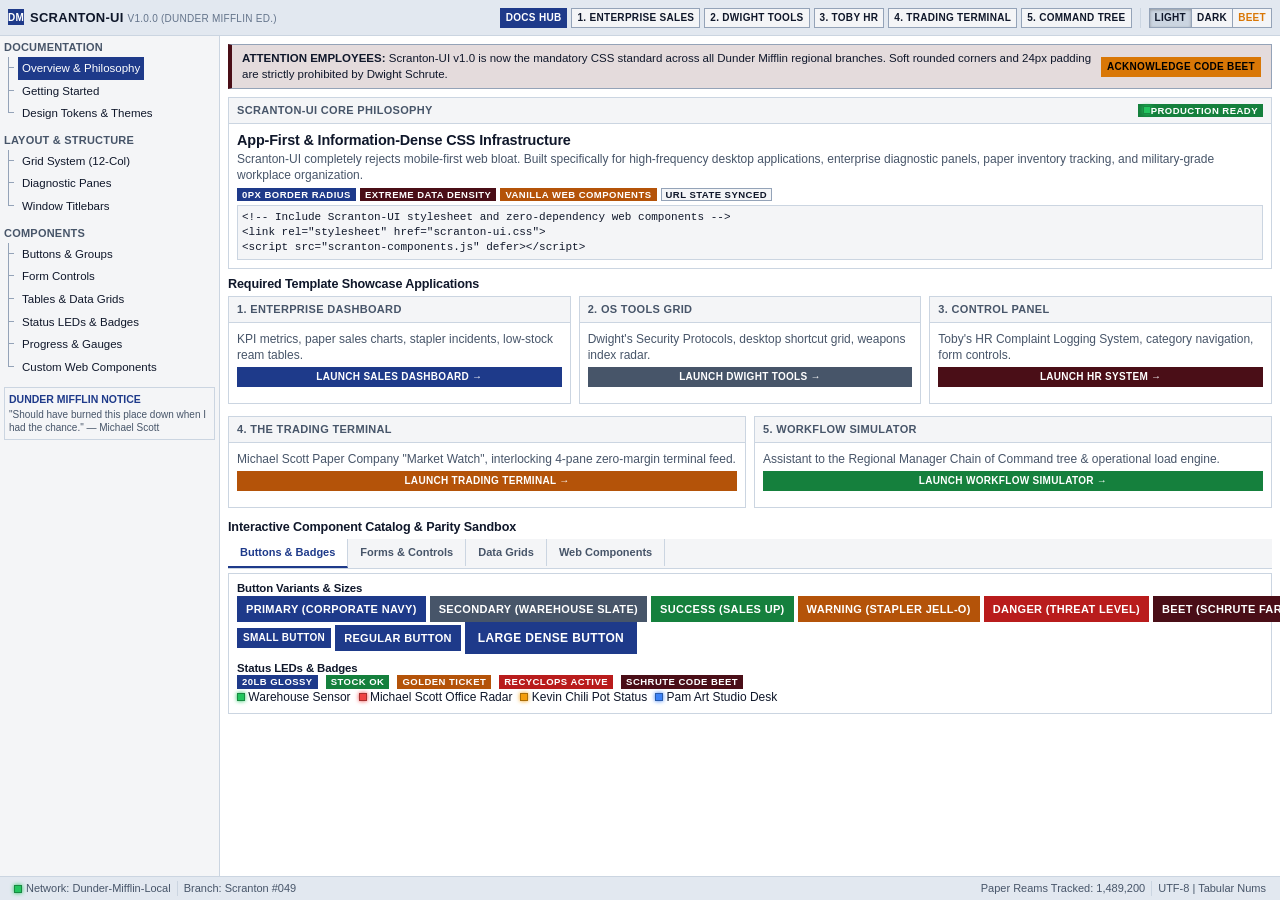
==== index.html @ 223404d7 "Initial release of Scranton-UI CSS framework and Dunder Mifflin showcase templates" ====
<!DOCTYPE html>
<html lang="en" data-theme="theme-light">
<head>
  <meta charset="UTF-8">
  <meta name="viewport" content="width=device-width, initial-scale=1.0">
  <title>Scranton-UI — App-First & Information-Dense CSS Framework</title>
  <meta name="description" content="Scranton-UI is an extreme-density, desktop-first CSS framework with zero-padding fluff, sharp 0px corners, and sterile diagnostic layouts. Inspired by Dunder Mifflin Paper Company.">
  <link rel="stylesheet" href="scranton-ui.css">
  <script src="scranton-components.js" defer></script>
</head>
<body class="sc-app">

  <!-- Header / Navigation Bar -->
  <header class="sc-header">
    <div class="sc-header-brand">
      <span class="sc-logo-icon">DM</span>
      <span>SCRANTON-UI <small class="text-dim" style="font-size:10px; font-weight:normal;">v1.0.0 (Dunder Mifflin Ed.)</small></span>
    </div>
    
    <div class="d-flex align-center gap-3">
      <nav class="d-flex gap-2">
        <a href="index.html" class="sc-btn sc-btn-sm sc-btn-primary">Docs Hub</a>
        <a href="dashboard.html" class="sc-btn sc-btn-sm">1. Enterprise Sales</a>
        <a href="tools.html" class="sc-btn sc-btn-sm">2. Dwight Tools</a>
        <a href="control-panel.html" class="sc-btn sc-btn-sm">3. Toby HR</a>
        <a href="terminal.html" class="sc-btn sc-btn-sm">4. Trading Terminal</a>
        <a href="workflow.html" class="sc-btn sc-btn-sm">5. Command Tree</a>
      </nav>
      <div style="border-left: 1px solid var(--sc-border); padding-left: 8px;">
        <scranton-theme-switcher></scranton-theme-switcher>
      </div>
    </div>
  </header>

  <!-- Main Content Layout -->
  <div class="sc-body">
    
    <!-- Sidebar Navigation -->
    <aside class="sc-sidebar p-2">
      <div class="sc-label mb-1">Documentation</div>
      <ul class="sc-tree mb-3">
        <li><span class="sc-tree-node active">Overview & Philosophy</span></li>
        <li><span class="sc-tree-node">Getting Started</span></li>
        <li><span class="sc-tree-node">Design Tokens & Themes</span></li>
      </ul>

      <div class="sc-label mb-1">Layout & Structure</div>
      <ul class="sc-tree mb-3">
        <li><span class="sc-tree-node">Grid System (12-Col)</span></li>
        <li><span class="sc-tree-node">Diagnostic Panes</span></li>
        <li><span class="sc-tree-node">Window Titlebars</span></li>
      </ul>

      <div class="sc-label mb-1">Components</div>
      <ul class="sc-tree mb-3">
        <li><span class="sc-tree-node">Buttons & Groups</span></li>
        <li><span class="sc-tree-node">Form Controls</span></li>
        <li><span class="sc-tree-node">Tables & Data Grids</span></li>
        <li><span class="sc-tree-node">Status LEDs & Badges</span></li>
        <li><span class="sc-tree-node">Progress & Gauges</span></li>
        <li><span class="sc-tree-node">Custom Web Components</span></li>
      </ul>

      <div class="sc-card mt-auto p-2" style="background: var(--sc-bg-subtle);">
        <div class="fw-bold mb-1 text-primary" style="font-size:10.5px;">DUNDER MIFFLIN NOTICE</div>
        <p class="text-muted" style="font-size:10px; margin:0;">
          "Should have burned this place down when I had the chance." — Michael Scott
        </p>
      </div>
    </aside>

    <!-- Main Content Area -->
    <main class="sc-main p-3">
      
      <!-- Banner Alert -->
      <div class="sc-alert sc-alert-beet mb-3">
        <div>
          <strong>ATTENTION EMPLOYEES:</strong> Scranton-UI v1.0 is now the mandatory CSS standard across all Dunder Mifflin regional branches. Soft rounded corners and 24px padding are strictly prohibited by Dwight Schrute.
        </div>
        <button class="sc-btn sc-btn-sm sc-btn-mustard" onclick="scrantonToast('Ream Inventory Synced to Scranton Server!', 'success')">Acknowledge Code Beet</button>
      </div>

      <!-- Hero Section -->
      <div class="sc-card mb-3">
        <div class="sc-card-header">
          <span>Scranton-UI Core Philosophy</span>
          <span class="sc-badge sc-badge-success"><span class="sc-led sc-led-green sc-led-blink"></span> Production Ready</span>
        </div>
        <div class="sc-card-body">
          <h2>App-First & Information-Dense CSS Infrastructure</h2>
          <p class="text-muted mt-1 mb-2">
            Scranton-UI completely rejects mobile-first web bloat. Built specifically for high-frequency desktop applications, enterprise diagnostic panels, paper inventory tracking, and military-grade workplace organization.
          </p>
          <div class="d-flex gap-2 mb-2">
            <span class="sc-badge sc-badge-primary">0px Border Radius</span>
            <span class="sc-badge sc-badge-beet">Extreme Data Density</span>
            <span class="sc-badge sc-badge-warning">Vanilla Web Components</span>
            <span class="sc-badge">URL State Synced</span>
          </div>

          <pre class="font-mono p-2 border" style="background: var(--sc-bg-subtle); font-size:11px;">
&lt;!-- Include Scranton-UI stylesheet and zero-dependency web components --&gt;
&lt;link rel="stylesheet" href="scranton-ui.css"&gt;
&lt;script src="scranton-components.js" defer&gt;&lt;/script&gt;</pre>
        </div>
      </div>

      <!-- Showcase Templates Grid -->
      <h3 class="mb-2">Required Template Showcase Applications</h3>
      <div class="sc-row mb-4">
        <div class="sc-col-4">
          <div class="sc-card h-100">
            <div class="sc-card-header">1. Enterprise Dashboard</div>
            <div class="sc-card-body">
              <p class="text-muted mb-2">KPI metrics, paper sales charts, stapler incidents, low-stock ream tables.</p>
              <a href="dashboard.html" class="sc-btn sc-btn-sm sc-btn-primary w-100">Launch Sales Dashboard →</a>
            </div>
          </div>
        </div>
        <div class="sc-col-4">
          <div class="sc-card h-100">
            <div class="sc-card-header">2. OS Tools Grid</div>
            <div class="sc-card-body">
              <p class="text-muted mb-2">Dwight's Security Protocols, desktop shortcut grid, weapons index radar.</p>
              <a href="tools.html" class="sc-btn sc-btn-sm sc-btn-secondary w-100">Launch Dwight Tools →</a>
            </div>
          </div>
        </div>
        <div class="sc-col-4">
          <div class="sc-card h-100">
            <div class="sc-card-header">3. Control Panel</div>
            <div class="sc-card-body">
              <p class="text-muted mb-2">Toby's HR Complaint Logging System, category navigation, form controls.</p>
              <a href="control-panel.html" class="sc-btn sc-btn-sm sc-btn-beet w-100">Launch HR System →</a>
            </div>
          </div>
        </div>
      </div>

      <div class="sc-row mb-4">
        <div class="sc-col-6">
          <div class="sc-card h-100">
            <div class="sc-card-header">4. The Trading Terminal</div>
            <div class="sc-card-body">
              <p class="text-muted mb-2">Michael Scott Paper Company "Market Watch", interlocking 4-pane zero-margin terminal feed.</p>
              <a href="terminal.html" class="sc-btn sc-btn-sm sc-btn-warning w-100">Launch Trading Terminal →</a>
            </div>
          </div>
        </div>
        <div class="sc-col-6">
          <div class="sc-card h-100">
            <div class="sc-card-header">5. Workflow Simulator</div>
            <div class="sc-card-body">
              <p class="text-muted mb-2">Assistant to the Regional Manager Chain of Command tree & operational load engine.</p>
              <a href="workflow.html" class="sc-btn sc-btn-sm sc-btn-success w-100">Launch Workflow Simulator →</a>
            </div>
          </div>
        </div>
      </div>

      <!-- Component Explorer Section -->
      <h3 class="mb-2">Interactive Component Catalog & Parity Sandbox</h3>
      
      <scranton-tabs sync-url param-name="section">
        
        <!-- Tab 1: Typography & Buttons -->
        <scranton-tab label="Buttons & Badges" id="buttons">
          <div class="sc-card p-3 mt-2">
            <h4>Button Variants & Sizes</h4>
            <div class="d-flex flex-wrap gap-2 align-center my-2">
              <button class="sc-btn sc-btn-primary">Primary (Corporate Navy)</button>
              <button class="sc-btn sc-btn-secondary">Secondary (Warehouse Slate)</button>
              <button class="sc-btn sc-btn-success">Success (Sales Up)</button>
              <button class="sc-btn sc-btn-warning">Warning (Stapler Jell-O)</button>
              <button class="sc-btn sc-btn-danger">Danger (Threat Level)</button>
              <button class="sc-btn sc-btn-beet">Beet (Schrute Farm)</button>
              <button class="sc-btn sc-btn-mustard">Mustard (Dwight Shirt)</button>
            </div>

            <div class="d-flex flex-wrap gap-2 align-center my-2">
              <button class="sc-btn sc-btn-sm sc-btn-primary">Small Button</button>
              <button class="sc-btn sc-btn-primary">Regular Button</button>
              <button class="sc-btn sc-btn-lg sc-btn-primary">Large Dense Button</button>
            </div>

            <h4 class="mt-3">Status LEDs & Badges</h4>
            <div class="d-flex align-center gap-3 my-2">
              <span class="sc-badge sc-badge-primary">20LB Glossy</span>
              <span class="sc-badge sc-badge-success">Stock OK</span>
              <span class="sc-badge sc-badge-warning">Golden Ticket</span>
              <span class="sc-badge sc-badge-danger">Recyclops Active</span>
              <span class="sc-badge sc-badge-beet">Schrute Code Beet</span>
            </div>
            
            <div class="d-flex align-center gap-3 my-2">
              <div><span class="sc-led sc-led-green"></span> Warehouse Sensor</div>
              <div><span class="sc-led sc-led-red sc-led-blink"></span> Michael Scott Office Radar</div>
              <div><span class="sc-led sc-led-yellow"></span> Kevin Chili Pot Status</div>
              <div><span class="sc-led sc-led-blue"></span> Pam Art Studio Desk</div>
            </div>
          </div>
        </scranton-tab>

        <!-- Tab 2: Forms & Inputs -->
        <scranton-tab label="Forms & Controls" id="forms">
          <div class="sc-card p-3 mt-2">
            <div class="sc-row">
              <div class="sc-col-6">
                <div class="sc-form-group">
                  <label class="sc-label">Employee Name</label>
                  <input type="text" class="sc-input" value="Creed Bratton" placeholder="Enter employee name...">
                </div>
                <div class="sc-form-group">
                  <label class="sc-label">Paper Stock Type</label>
                  <select class="sc-select">
                    <option>20lb Standard White Bond</option>
                    <option>24lb Heavy Duty Cardstock</option>
                    <option>Golden Ticket Spec Card</option>
                    <option>Schrute Farms Beet Parchment</option>
                  </select>
                </div>
                <div class="sc-form-group">
                  <label class="sc-label">Order Notes (Michael Scott Quotes)</label>
                  <textarea class="sc-textarea">"I'm not superstitious, but I am a little stitious."</textarea>
                </div>
              </div>
              
              <div class="sc-col-6">
                <div class="sc-form-group">
                  <label class="sc-label">Input Group Addons</label>
                  <div class="sc-input-group mb-2">
                    <span class="sc-input-addon">$</span>
                    <input type="text" class="sc-input" value="45,210.00">
                    <button class="sc-btn sc-btn-primary">Update</button>
                  </div>
                </div>

                <div class="sc-form-group">
                  <label class="sc-label">Checkboxes & Radio Options</label>
                  <div class="mb-2">
                    <label class="sc-check">
                      <input type="checkbox" checked> Staples Included
                    </label>
                    <label class="sc-check">
                      <input type="checkbox"> Jell-O Encased
                    </label>
                  </div>
                  <div>
                    <label class="sc-check">
                      <input type="radio" name="branch" checked> Scranton
                    </label>
                    <label class="sc-check">
                      <input type="radio" name="branch"> Stamford
                    </label>
                    <label class="sc-check">
                      <input type="radio" name="branch"> Utica
                    </label>
                  </div>
                </div>

                <div class="sc-form-group mt-2">
                  <label class="sc-label">System Switches</label>
                  <label class="sc-switch">
                    <input type="checkbox" checked>
                    <span class="sc-switch-slider"></span>
                    <span>Enable Security Surveillance (Dwight)</span>
                  </label>
                </div>
              </div>
            </div>
          </div>
        </scranton-tab>

        <!-- Tab 3: Tables & Grids -->
        <scranton-tab label="Data Grids" id="tables">
          <div class="sc-card p-3 mt-2">
            <h4>Dense Paper Inventory Table</h4>
            <div class="sc-table-container mt-2">
              <table class="sc-table sc-table-striped sc-table-hover">
                <thead>
                  <tr>
                    <th>Item ID</th>
                    <th>Description</th>
                    <th>Sales Representative</th>
                    <th>Qty (Reams)</th>
                    <th>Price / Unit</th>
                    <th>Status</th>
                  </tr>
                </thead>
                <tbody>
                  <tr>
                    <td class="font-mono">DM-1049</td>
                    <td>20lb Glossy Letter Paper</td>
                    <td>Jim Halpert</td>
                    <td class="font-mono">4,500</td>
                    <td class="font-mono">$3.45</td>
                    <td><span class="sc-badge sc-badge-success">In Stock</span></td>
                  </tr>
                  <tr class="selected">
                    <td class="font-mono">DM-2088</td>
                    <td>24lb Heavy Duty Cardstock</td>
                    <td>Dwight Schrute</td>
                    <td class="font-mono">8,900</td>
                    <td class="font-mono">$5.10</td>
                    <td><span class="sc-badge sc-badge-beet">Schrute Top Seller</span></td>
                  </tr>
                  <tr>
                    <td class="font-mono">DM-3011</td>
                    <td>Golden Ticket Discount Batch</td>
                    <td>Michael Scott</td>
                    <td class="font-mono">1,200</td>
                    <td class="font-mono">$1.99</td>
                    <td><span class="sc-badge sc-badge-warning">Audit Warning</span></td>
                  </tr>
                  <tr>
                    <td class="font-mono">DM-4492</td>
                    <td>Vance Refrigeration Custom Boxes</td>
                    <td>Phyllis Vance</td>
                    <td class="font-mono">600</td>
                    <td class="font-mono">$12.50</td>
                    <td><span class="sc-badge sc-badge-primary">Delivered</span></td>
                  </tr>
                </tbody>
              </table>
            </div>
          </div>
        </scranton-tab>

        <!-- Tab 4: Web Components -->
        <scranton-tab label="Web Components" id="components">
          <div class="sc-card p-3 mt-2">
            <h4>Custom Web Components Showcase</h4>
            <div class="sc-row my-2">
              <div class="sc-col-4">
                <scranton-metric-card title="Jim Halpert Sales" value="$124,500" change="+14.2%" up sparkline="10,20,15,30,28,45,60"></scranton-metric-card>
              </div>
              <div class="sc-col-4">
                <scranton-metric-card title="Stapler Jell-O Incidents" value="14" change="CRITICAL" down sparkline="40,35,50,20,60,80,95"></scranton-metric-card>
              </div>
              <div class="sc-col-4">
                <scranton-metric-card title="Schrute Beet Yield" value="98.4%" change="+8.1%" up sparkline="50,55,60,75,85,90,98"></scranton-metric-card>
              </div>
            </div>

            <div class="d-flex gap-2 mt-3">
              <button class="sc-btn sc-btn-primary" onclick="document.getElementById('demo-modal').open()">Open Desktop Window Modal</button>
              <button class="sc-btn sc-btn-success" onclick="scrantonToast('Kevin Malone spilled the chili!', 'danger')">Trigger Diagnostic Toast</button>
            </div>
          </div>
        </scranton-tab>

      </scranton-tabs>

    </main>

  </div>

  <!-- Footer / Statusbar -->
  <footer class="sc-statusbar">
    <div class="d-flex align-center">
      <div class="sc-statusbar-item">
        <span class="sc-led sc-led-green"></span> Network: Dunder-Mifflin-Local
      </div>
      <div class="sc-statusbar-item">
        Branch: Scranton #049
      </div>
    </div>
    <div class="d-flex align-center">
      <div class="sc-statusbar-item">
        Paper Reams Tracked: 1,489,200
      </div>
      <div class="sc-statusbar-item">
        UTF-8 | Tabular Nums
      </div>
    </div>
  </footer>

  <!-- Modal Component Demo -->
  <scranton-modal id="demo-modal" title="Dunder Mifflin Security Override Window">
    <div class="sc-alert sc-alert-warning mb-2">
      <strong>SECURITY NOTICE:</strong> Dwight Schrute has activated desktop monitoring.
    </div>
    <p class="text-muted">
      "Whenever I'm about to do something, I think, 'Would an idiot do that?' And if they would, I do not do that thing."
    </p>
    <div class="d-flex justify-end gap-2 mt-3">
      <button class="sc-btn" onclick="document.getElementById('demo-modal').close()">Cancel</button>
      <button class="sc-btn sc-btn-primary" onclick="scrantonToast('Override Confirmed', 'success'); document.getElementById('demo-modal').close();">Confirm Override</button>
    </div>
  </scranton-modal>

</body>
</html>
---- scranton-ui.css ----
/* ==========================================================================
   Scranton-UI v1.0.0 — App-First & Information Dense CSS Framework
   Philosophy: Zero padding fluff, sharp 0px corners, desktop diagnostic layout,
   full Bootstrap utility parity + Desktop App Primitives.
   Theme Lore: Dunder Mifflin Paper Co. / Schrute Farms / Michael Scott Paper Co.
   ========================================================================== */

/* --------------------------------------------------------------------------
   1. Theme Custom Properties & Design Tokens
   -------------------------------------------------------------------------- */
:root, [data-theme="theme-light"] {
  --sc-bg: #ffffff;
  --sc-bg-subtle: #f4f5f7;
  --sc-bg-panel: #ffffff;
  --sc-bg-header: #e2e8f0;
  --sc-bg-hover: #e2e8f0;
  --sc-bg-active: #cbd5e1;
  --sc-bg-selected: #bfdbfe;
  
  --sc-text: #0f172a;
  --sc-text-muted: #475569;
  --sc-text-dim: #64748b;
  --sc-text-inverse: #ffffff;
  
  --sc-border: #cbd5e1;
  --sc-border-dark: #94a3b8;
  --sc-border-focus: #1e40af;

  --sc-primary: #1e3a8a;       /* Dunder Mifflin Corporate Blue */
  --sc-primary-hover: #1d4ed8;
  --sc-primary-fg: #ffffff;
  
  --sc-secondary: #475569;     /* Warehouse Slate */
  --sc-secondary-hover: #334155;
  --sc-secondary-fg: #ffffff;

  --sc-accent: #0284c7;        /* Paper Ream Blue */
  --sc-accent-hover: #0369a1;
  
  --sc-success: #15803d;       /* Approved Sale Green */
  --sc-warning: #b45309;       /* Stapler Warning Amber */
  --sc-danger: #b91c1c;        /* Threat Level Midnight Red */
  
  --sc-beet: #4a0e17;          /* Schrute Beet Red */
  --sc-mustard: #d97706;       /* Dwight Shirt Yellow */

  --sc-font-mono: 'Consolas', 'Fira Code', 'Monaco', 'Courier New', monospace;
  --sc-font-sans: -apple-system, BlinkMacSystemFont, 'Segoe UI', Roboto, Oxygen, Ubuntu, Cantarell, sans-serif;
  --sc-font-size: 12px;
  --sc-line-height: 1.35;
  
  --sc-shadow-sm: 0 1px 2px rgba(0,0,0,0.05);
  --sc-shadow-md: 0 4px 6px -1px rgba(0,0,0,0.1);

  --sc-radius: 0px; /* Enforce sterile sharp edges */
}

[data-theme="theme-dark"] {
  --sc-bg: #0b0f19;
  --sc-bg-subtle: #111827;
  --sc-bg-panel: #161e2e;
  --sc-bg-header: #1f293d;
  --sc-bg-hover: #26334d;
  --sc-bg-active: #374151;
  --sc-bg-selected: #1e3a8a;
  
  --sc-text: #f1f5f9;
  --sc-text-muted: #94a3b8;
  --sc-text-dim: #64748b;
  --sc-text-inverse: #0f172a;
  
  --sc-border: #26334d;
  --sc-border-dark: #475569;
  --sc-border-focus: #3b82f6;

  --sc-primary: #3b82f6;
  --sc-primary-hover: #60a5fa;
  --sc-primary-fg: #0f172a;
  
  --sc-secondary: #64748b;
  --sc-secondary-hover: #94a3b8;
  --sc-secondary-fg: #ffffff;

  --sc-accent: #38bdf8;
  --sc-accent-hover: #7dd3fc;
  
  --sc-success: #22c55e;
  --sc-warning: #f59e0b;
  --sc-danger: #ef4444;

  --sc-beet: #9f1239;
  --sc-mustard: #f59e0b;
}

[data-theme="theme-beet"] {
  --sc-bg: #1c0509;
  --sc-bg-subtle: #2b0b12;
  --sc-bg-panel: #3a1019;
  --sc-bg-header: #4a0e17;
  --sc-bg-hover: #621321;
  --sc-bg-active: #7f192b;
  --sc-bg-selected: #b45309;
  
  --sc-text: #fffbeb;
  --sc-text-muted: #fde68a;
  --sc-text-dim: #d97706;
  --sc-text-inverse: #1c0509;
  
  --sc-border: #621321;
  --sc-border-dark: #b45309;
  --sc-border-focus: #fbbf24;

  --sc-primary: #d97706;       /* Dwight Mustard Yellow */
  --sc-primary-hover: #f59e0b;
  --sc-primary-fg: #1c0509;
  
  --sc-secondary: #800020;     /* Deep Beet Purple */
  --sc-secondary-hover: #9f1239;
  --sc-secondary-fg: #ffffff;

  --sc-accent: #fbbf24;
  --sc-accent-hover: #fcd34d;
  
  --sc-success: #16a34a;       /* Fresh Farm Greens */
  --sc-warning: #ea580c;
  --sc-danger: #dc2626;        /* Code Beet Red */

  --sc-beet: #800020;
  --sc-mustard: #d97706;
}

/* --------------------------------------------------------------------------
   2. Reset & High-Density Typography Baseline
   -------------------------------------------------------------------------- */
*, *::before, *::after {
  box-sizing: border-box;
  margin: 0;
  padding: 0;
  border-radius: var(--sc-radius) !important;
}

html, body {
  width: 100%;
  height: 100%;
  background-color: var(--sc-bg);
  color: var(--sc-text);
  font-family: var(--sc-font-sans);
  font-size: var(--sc-font-size);
  line-height: var(--sc-line-height);
  -webkit-font-smoothing: antialiased;
  -moz-osx-font-smoothing: grayscale;
  overflow-x: hidden;
}

code, pre, kbd, samp, .font-mono, .sc-tabular {
  font-family: var(--sc-font-mono);
  font-variant-numeric: tabular-nums lining-nums;
}

/* Dense Scrollbars */
::-webkit-scrollbar {
  width: 8px;
  height: 8px;
}
::-webkit-scrollbar-track {
  background: var(--sc-bg-subtle);
  border: 1px solid var(--sc-border);
}
::-webkit-scrollbar-thumb {
  background: var(--sc-border-dark);
  border: 1px solid var(--sc-bg-subtle);
}
::-webkit-scrollbar-thumb:hover {
  background: var(--sc-text-muted);
}

h1, h2, h3, h4, h5, h6 {
  font-weight: 700;
  letter-spacing: -0.01em;
  color: var(--sc-text);
  line-height: 1.2;
}

h1 { font-size: 1.4rem; }
h2 { font-size: 1.2rem; }
h3 { font-size: 1.05rem; }
h4 { font-size: 0.95rem; }
h5 { font-size: 0.85rem; }
h6 { font-size: 0.75rem; text-transform: uppercase; letter-spacing: 0.05em; }

p { margin-bottom: 0.5rem; }
a { color: var(--sc-accent); text-decoration: none; }
a:hover { text-decoration: underline; }

hr {
  border: 0;
  border-top: 1px solid var(--sc-border);
  margin: 0.5rem 0;
}

/* --------------------------------------------------------------------------
   3. Layout Primitives (Panes, Splitters, Windows, Docking)
   -------------------------------------------------------------------------- */
.sc-app {
  display: flex;
  flex-direction: column;
  height: 100vh;
  width: 100vw;
  overflow: hidden;
}

.sc-header {
  height: 36px;
  background-color: var(--sc-bg-header);
  border-bottom: 1px solid var(--sc-border);
  display: flex;
  align-items: center;
  justify-content: space-between;
  padding: 0 8px;
  user-select: none;
  flex-shrink: 0;
}

.sc-header-brand {
  display: flex;
  align-items: center;
  gap: 6px;
  font-weight: 800;
  font-size: 13px;
  letter-spacing: 0.02em;
  text-transform: uppercase;
  color: var(--sc-text);
}

.sc-header-brand .sc-logo-icon {
  width: 16px;
  height: 16px;
  background: var(--sc-primary);
  color: var(--sc-primary-fg);
  display: inline-flex;
  align-items: center;
  justify-content: center;
  font-size: 10px;
  font-weight: bold;
}

.sc-body {
  flex: 1;
  display: flex;
  overflow: hidden;
  position: relative;
}

.sc-sidebar {
  width: 220px;
  background-color: var(--sc-bg-subtle);
  border-right: 1px solid var(--sc-border);
  display: flex;
  flex-direction: column;
  flex-shrink: 0;
  overflow-y: auto;
}

.sc-main {
  flex: 1;
  display: flex;
  flex-direction: column;
  overflow-y: auto;
  background-color: var(--sc-bg);
  position: relative;
}

.sc-footer, .sc-statusbar {
  height: 24px;
  background-color: var(--sc-bg-header);
  border-top: 1px solid var(--sc-border);
  display: flex;
  align-items: center;
  justify-content: space-between;
  padding: 0 8px;
  font-size: 11px;
  color: var(--sc-text-muted);
  user-select: none;
  flex-shrink: 0;
}

.sc-statusbar-item {
  display: inline-flex;
  align-items: center;
  gap: 4px;
  padding: 0 6px;
  border-right: 1px solid var(--sc-border);
  height: 100%;
}
.sc-statusbar-item:last-child {
  border-right: none;
}

/* Diagnostic Split Panes */
.sc-pane-group {
  display: flex;
  width: 100%;
  height: 100%;
  overflow: hidden;
}

.sc-pane-group-vertical {
  flex-direction: column;
}

.sc-pane {
  flex: 1;
  background-color: var(--sc-bg-panel);
  border: 1px solid var(--sc-border);
  display: flex;
  flex-direction: column;
  overflow: hidden;
  position: relative;
}

.sc-pane-header {
  height: 28px;
  background: var(--sc-bg-subtle);
  border-bottom: 1px solid var(--sc-border);
  display: flex;
  align-items: center;
  justify-content: space-between;
  padding: 0 8px;
  font-weight: 700;
  font-size: 11px;
  text-transform: uppercase;
  letter-spacing: 0.03em;
  color: var(--sc-text-muted);
}

.sc-pane-body {
  flex: 1;
  padding: 8px;
  overflow: auto;
}

.sc-pane-body-nopad {
  flex: 1;
  padding: 0;
  overflow: auto;
}

/* Window Containers */
.sc-window {
  background: var(--sc-bg-panel);
  border: 1px solid var(--sc-border-dark);
  box-shadow: var(--sc-shadow-md);
  display: flex;
  flex-direction: column;
}

.sc-window-titlebar {
  height: 26px;
  background: var(--sc-primary);
  color: var(--sc-primary-fg);
  display: flex;
  align-items: center;
  justify-content: space-between;
  padding: 0 8px;
  font-weight: 700;
  font-size: 11px;
  user-select: none;
}

.sc-window-controls {
  display: flex;
  gap: 2px;
}

.sc-window-btn {
  width: 16px;
  height: 16px;
  background: rgba(255,255,255,0.2);
  color: #fff;
  border: none;
  font-size: 9px;
  display: inline-flex;
  align-items: center;
  justify-content: center;
  cursor: pointer;
}
.sc-window-btn:hover {
  background: rgba(255,255,255,0.4);
}

/* --------------------------------------------------------------------------
   4. Grid System (12 Columns & Flex Utilities)
   -------------------------------------------------------------------------- */
.sc-container {
  width: 100%;
  padding: 8px;
  margin-right: auto;
  margin-left: auto;
}

.sc-row {
  display: flex;
  flex-wrap: wrap;
  margin-right: -4px;
  margin-left: -4px;
}

.sc-row > [class*="sc-col"] {
  padding-right: 4px;
  padding-left: 4px;
  box-sizing: border-box;
}

.sc-col { flex-basis: 0; flex-grow: 1; max-width: 100%; }
.sc-col-auto { flex: 0 0 auto; width: auto; max-width: 100%; }

.sc-col-1 { flex: 0 0 8.333333%; max-width: 8.333333%; }
.sc-col-2 { flex: 0 0 16.666667%; max-width: 16.666667%; }
.sc-col-3 { flex: 0 0 25%; max-width: 25%; }
.sc-col-4 { flex: 0 0 33.333333%; max-width: 33.333333%; }
.sc-col-5 { flex: 0 0 41.666667%; max-width: 41.666667%; }
.sc-col-6 { flex: 0 0 50%; max-width: 50%; }
.sc-col-7 { flex: 0 0 58.333333%; max-width: 58.333333%; }
.sc-col-8 { flex: 0 0 66.666667%; max-width: 66.666667%; }
.sc-col-9 { flex: 0 0 75%; max-width: 75%; }
.sc-col-10 { flex: 0 0 83.333333%; max-width: 83.333333%; }
.sc-col-11 { flex: 0 0 91.666667%; max-width: 91.666667%; }
.sc-col-12 { flex: 0 0 100%; max-width: 100%; }

@media (max-width: 768px) {
  .sc-col-md-6 { flex: 0 0 50%; max-width: 50%; }
  .sc-col-md-12 { flex: 0 0 100%; max-width: 100%; }
}

/* --------------------------------------------------------------------------
   5. Dense Form Controls (Inputs, Selects, Checkboxes, Switches)
   -------------------------------------------------------------------------- */
.sc-form-group {
  margin-bottom: 8px;
}

.sc-label {
  display: block;
  font-size: 11px;
  font-weight: 700;
  text-transform: uppercase;
  letter-spacing: 0.02em;
  color: var(--sc-text-muted);
  margin-bottom: 2px;
}

.sc-input, .sc-select, .sc-textarea {
  width: 100%;
  height: 26px;
  padding: 2px 6px;
  font-family: var(--sc-font-sans);
  font-size: 12px;
  color: var(--sc-text);
  background-color: var(--sc-bg-panel);
  border: 1px solid var(--sc-border-dark);
  outline: none;
  transition: border-color 0.15s ease;
}

.sc-textarea {
  height: auto;
  min-height: 60px;
  padding: 4px 6px;
  resize: vertical;
}

.sc-input:focus, .sc-select:focus, .sc-textarea:focus {
  border-color: var(--sc-border-focus);
  box-shadow: 0 0 0 1px var(--sc-border-focus);
}

.sc-input:disabled, .sc-select:disabled, .sc-textarea:disabled {
  background-color: var(--sc-bg-subtle);
  color: var(--sc-text-dim);
  cursor: not-allowed;
  opacity: 0.7;
}

.sc-input-group {
  display: flex;
  width: 100%;
}

.sc-input-group > .sc-input,
.sc-input-group > .sc-select,
.sc-input-group > .sc-btn {
  border-right-width: 0;
}
.sc-input-group > *:last-child {
  border-right-width: 1px;
}

.sc-input-addon {
  display: flex;
  align-items: center;
  padding: 0 6px;
  font-size: 11px;
  font-weight: 600;
  color: var(--sc-text-muted);
  background-color: var(--sc-bg-subtle);
  border: 1px solid var(--sc-border-dark);
  border-right-width: 0;
  white-space: nowrap;
}

/* Compact Checkbox & Radio */
.sc-check {
  display: inline-flex;
  align-items: center;
  gap: 4px;
  font-size: 12px;
  cursor: pointer;
  user-select: none;
  margin-right: 12px;
}

.sc-check input[type="checkbox"],
.sc-check input[type="radio"] {
  appearance: none;
  width: 13px;
  height: 13px;
  border: 1px solid var(--sc-border-dark);
  background: var(--sc-bg-panel);
  outline: none;
  position: relative;
  cursor: pointer;
}

.sc-check input[type="checkbox"]:checked {
  background: var(--sc-primary);
  border-color: var(--sc-primary);
}
.sc-check input[type="checkbox"]:checked::after {
  content: '✓';
  position: absolute;
  top: -2px;
  left: 1px;
  font-size: 10px;
  color: var(--sc-primary-fg);
  font-weight: bold;
}

.sc-check input[type="radio"] {
  border-radius: 0 !important; /* Enforce 0px radius rule */
}
.sc-check input[type="radio"]:checked {
  background: var(--sc-primary);
}

/* Compact Toggle Switch */
.sc-switch {
  display: inline-flex;
  align-items: center;
  gap: 6px;
  cursor: pointer;
  user-select: none;
}
.sc-switch input { display: none; }
.sc-switch-slider {
  width: 28px;
  height: 14px;
  background-color: var(--sc-border-dark);
  position: relative;
  transition: background-color 0.2s;
}
.sc-switch-slider::before {
  content: "";
  position: absolute;
  width: 10px;
  height: 10px;
  left: 2px;
  top: 2px;
  background-color: #ffffff;
  transition: transform 0.2s;
}
.sc-switch input:checked + .sc-switch-slider {
  background-color: var(--sc-primary);
}
.sc-switch input:checked + .sc-switch-slider::before {
  transform: translateX(14px);
}

/* --------------------------------------------------------------------------
   6. Buttons & Button Groups
   -------------------------------------------------------------------------- */
.sc-btn {
  display: inline-flex;
  align-items: center;
  justify-content: center;
  gap: 4px;
  height: 26px;
  padding: 0 8px;
  font-family: var(--sc-font-sans);
  font-size: 11px;
  font-weight: 700;
  text-transform: uppercase;
  letter-spacing: 0.03em;
  color: var(--sc-text);
  background-color: var(--sc-bg-subtle);
  border: 1px solid var(--sc-border-dark);
  cursor: pointer;
  user-select: none;
  white-space: nowrap;
}

.sc-btn:hover {
  background-color: var(--sc-bg-hover);
}
.sc-btn:active {
  background-color: var(--sc-bg-active);
}

.sc-btn-sm { height: 20px; padding: 0 5px; font-size: 10px; }
.sc-btn-lg { height: 32px; padding: 0 12px; font-size: 12px; }

.sc-btn-primary {
  background-color: var(--sc-primary);
  color: var(--sc-primary-fg);
  border-color: var(--sc-primary);
}
.sc-btn-primary:hover {
  background-color: var(--sc-primary-hover);
}

.sc-btn-secondary {
  background-color: var(--sc-secondary);
  color: var(--sc-secondary-fg);
  border-color: var(--sc-secondary);
}
.sc-btn-secondary:hover {
  background-color: var(--sc-secondary-hover);
}

.sc-btn-success { background-color: var(--sc-success); color: #fff; border-color: var(--sc-success); }
.sc-btn-warning { background-color: var(--sc-warning); color: #fff; border-color: var(--sc-warning); }
.sc-btn-danger  { background-color: var(--sc-danger);  color: #fff; border-color: var(--sc-danger);  }
.sc-btn-beet    { background-color: var(--sc-beet);    color: #fff; border-color: var(--sc-beet);    }
.sc-btn-mustard { background-color: var(--sc-mustard); color: #000; border-color: var(--sc-mustard); }

.sc-btn-group {
  display: inline-flex;
}
.sc-btn-group > .sc-btn {
  border-right-width: 0;
}
.sc-btn-group > .sc-btn:last-child {
  border-right-width: 1px;
}
.sc-btn-group > .sc-btn.active {
  background-color: var(--sc-bg-active);
  box-shadow: inset 0 1px 3px rgba(0,0,0,0.3);
}

/* --------------------------------------------------------------------------
   7. Tables & High Density Data Grids
   -------------------------------------------------------------------------- */
.sc-table-container {
  width: 100%;
  overflow-x: auto;
  border: 1px solid var(--sc-border);
}

.sc-table {
  width: 100%;
  border-collapse: collapse;
  font-size: 11px;
  text-align: left;
}

.sc-table th {
  background-color: var(--sc-bg-header);
  color: var(--sc-text-muted);
  font-weight: 700;
  text-transform: uppercase;
  letter-spacing: 0.04em;
  padding: 4px 6px;
  border-bottom: 1px solid var(--sc-border-dark);
  border-right: 1px solid var(--sc-border);
  position: sticky;
  top: 0;
  z-index: 2;
  user-select: none;
}

.sc-table td {
  padding: 3px 6px;
  border-bottom: 1px solid var(--sc-border);
  border-right: 1px solid var(--sc-border);
  color: var(--sc-text);
  white-space: nowrap;
}

.sc-table th:last-child, .sc-table td:last-child {
  border-right: none;
}

.sc-table-striped tbody tr:nth-of-type(odd) {
  background-color: var(--sc-bg-subtle);
}

.sc-table-hover tbody tr:hover {
  background-color: var(--sc-bg-hover);
  cursor: pointer;
}

.sc-table-compact td { padding: 1px 4px; font-size: 10.5px; }

.sc-table tr.selected {
  background-color: var(--sc-bg-selected) !important;
  color: var(--sc-text);
}

/* Sort Arrows */
.sc-sort-icon {
  display: inline-block;
  margin-left: 4px;
  opacity: 0.6;
}

/* --------------------------------------------------------------------------
   8. Navigation, Tabs & Breadcrumbs
   -------------------------------------------------------------------------- */
.sc-nav {
  display: flex;
  list-style: none;
  background-color: var(--sc-bg-subtle);
  border-bottom: 1px solid var(--sc-border);
}

.sc-nav-link {
  display: flex;
  align-items: center;
  gap: 6px;
  padding: 6px 12px;
  font-size: 11px;
  font-weight: 700;
  color: var(--sc-text-muted);
  border-right: 1px solid var(--sc-border);
  text-decoration: none;
  user-select: none;
}
.sc-nav-link:hover {
  background-color: var(--sc-bg-hover);
  color: var(--sc-text);
  text-decoration: none;
}
.sc-nav-link.active {
  background-color: var(--sc-bg-panel);
  color: var(--sc-primary);
  border-bottom: 2px solid var(--sc-primary);
}

.sc-breadcrumbs {
  display: flex;
  align-items: center;
  gap: 4px;
  list-style: none;
  font-size: 11px;
  color: var(--sc-text-dim);
  padding: 4px 8px;
  background: var(--sc-bg-subtle);
  border-bottom: 1px solid var(--sc-border);
}
.sc-breadcrumbs li::after {
  content: "/";
  margin-left: 4px;
  color: var(--sc-text-dim);
}
.sc-breadcrumbs li:last-child::after {
  content: "";
}
.sc-breadcrumbs a {
  color: var(--sc-text-muted);
}

/* --------------------------------------------------------------------------
   9. Badges, Pills & Status LED Indicators
   -------------------------------------------------------------------------- */
.sc-badge {
  display: inline-flex;
  align-items: center;
  padding: 1px 4px;
  font-size: 9.5px;
  font-weight: 800;
  text-transform: uppercase;
  letter-spacing: 0.05em;
  background-color: var(--sc-bg-subtle);
  color: var(--sc-text);
  border: 1px solid var(--sc-border-dark);
  line-height: 1;
}

.sc-badge-primary { background: var(--sc-primary); color: var(--sc-primary-fg); border-color: var(--sc-primary); }
.sc-badge-success { background: var(--sc-success); color: #ffffff; border-color: var(--sc-success); }
.sc-badge-warning { background: var(--sc-warning); color: #ffffff; border-color: var(--sc-warning); }
.sc-badge-danger  { background: var(--sc-danger);  color: #ffffff; border-color: var(--sc-danger);  }
.sc-badge-beet    { background: var(--sc-beet);    color: #ffffff; border-color: var(--sc-beet);    }

/* Pulsing Diagnostic Status LEDs */
.sc-led {
  display: inline-block;
  width: 8px;
  height: 8px;
  background-color: var(--sc-text-dim);
  border: 1px solid rgba(0,0,0,0.3);
}

.sc-led-green  { background-color: #22c55e; box-shadow: 0 0 4px #22c55e; }
.sc-led-red    { background-color: #ef4444; box-shadow: 0 0 4px #ef4444; }
.sc-led-yellow { background-color: #f59e0b; box-shadow: 0 0 4px #f59e0b; }
.sc-led-blue   { background-color: #3b82f6; box-shadow: 0 0 4px #3b82f6; }

.sc-led-blink {
  animation: sc-led-pulse 1s infinite alternate;
}

@keyframes sc-led-pulse {
  from { opacity: 1.0; }
  to   { opacity: 0.3; }
}

/* --------------------------------------------------------------------------
   10. Alerts, Callouts & Toast Banners
   -------------------------------------------------------------------------- */
.sc-alert {
  padding: 6px 10px;
  margin-bottom: 8px;
  font-size: 11.5px;
  background-color: var(--sc-bg-subtle);
  border: 1px solid var(--sc-border-dark);
  border-left-width: 4px;
  display: flex;
  align-items: center;
  justify-content: space-between;
}

.sc-alert-info    { border-left-color: var(--sc-accent);   background-color: rgba(2, 132, 199, 0.08); }
.sc-alert-success { border-left-color: var(--sc-success);  background-color: rgba(21, 128, 61, 0.08); }
.sc-alert-warning { border-left-color: var(--sc-warning);  background-color: rgba(180, 83, 9, 0.08); }
.sc-alert-danger  { border-left-color: var(--sc-danger);   background-color: rgba(185, 28, 28, 0.08); }
.sc-alert-beet    { border-left-color: var(--sc-beet);     background-color: rgba(74, 14, 23, 0.15); }

/* --------------------------------------------------------------------------
   11. Cards, Tree Views & Diagnostic Containers
   -------------------------------------------------------------------------- */
.sc-card {
  background-color: var(--sc-bg-panel);
  border: 1px solid var(--sc-border);
  display: flex;
  flex-direction: column;
  margin-bottom: 8px;
}

.sc-card-header {
  padding: 5px 8px;
  background-color: var(--sc-bg-subtle);
  border-bottom: 1px solid var(--sc-border);
  font-weight: 700;
  font-size: 11px;
  text-transform: uppercase;
  letter-spacing: 0.03em;
  color: var(--sc-text-muted);
  display: flex;
  align-items: center;
  justify-content: space-between;
}

.sc-card-body {
  padding: 8px;
  flex: 1;
}

.sc-card-footer {
  padding: 4px 8px;
  background-color: var(--sc-bg-subtle);
  border-top: 1px solid var(--sc-border);
  font-size: 10.5px;
  color: var(--sc-text-dim);
}

/* High Density Tree View */
.sc-tree {
  list-style: none;
  font-size: 11.5px;
  user-select: none;
}
.sc-tree li {
  position: relative;
  padding-left: 14px;
  line-height: 1.8;
}
.sc-tree li::before {
  content: "";
  position: absolute;
  left: 4px;
  top: 10px;
  width: 6px;
  height: 1px;
  background: var(--sc-border-dark);
}
.sc-tree li::after {
  content: "";
  position: absolute;
  left: 4px;
  top: 0;
  bottom: 0;
  width: 1px;
  background: var(--sc-border-dark);
}
.sc-tree li:last-child::after {
  height: 10px;
}
.sc-tree-node {
  display: inline-flex;
  align-items: center;
  gap: 4px;
  padding: 1px 4px;
  cursor: pointer;
}
.sc-tree-node:hover {
  background-color: var(--sc-bg-hover);
}
.sc-tree-node.active {
  background-color: var(--sc-primary);
  color: var(--sc-primary-fg);
}

/* --------------------------------------------------------------------------
   12. Progress Bars, Gauges & Meter Indicators
   -------------------------------------------------------------------------- */
.sc-progress {
  height: 12px;
  width: 100%;
  background-color: var(--sc-bg-subtle);
  border: 1px solid var(--sc-border-dark);
  overflow: hidden;
  position: relative;
}

.sc-progress-bar {
  height: 100%;
  background-color: var(--sc-primary);
  transition: width 0.3s ease;
  display: flex;
  align-items: center;
  justify-content: center;
  font-size: 9px;
  font-weight: bold;
  color: var(--sc-primary-fg);
}

.sc-progress-bar-success { background-color: var(--sc-success); }
.sc-progress-bar-warning { background-color: var(--sc-warning); }
.sc-progress-bar-danger  { background-color: var(--sc-danger); }
.sc-progress-bar-beet    { background-color: var(--sc-beet); }

/* Meter gauge */
.sc-meter {
  display: flex;
  align-items: center;
  gap: 6px;
  font-size: 11px;
}
.sc-meter-bar {
  flex: 1;
  height: 6px;
  background: var(--sc-bg-subtle);
  border: 1px solid var(--sc-border);
}
.sc-meter-fill {
  height: 100%;
  background: var(--sc-accent);
}

/* --------------------------------------------------------------------------
   13. Desktop OS Tools Grid Primitives
   -------------------------------------------------------------------------- */
.sc-tools-grid {
  display: grid;
  grid-template-columns: repeat(auto-fill, minmax(110px, 1fr));
  gap: 6px;
  padding: 8px;
}

.sc-tool-tile {
  background: var(--sc-bg-panel);
  border: 1px solid var(--sc-border);
  padding: 10px 6px;
  display: flex;
  flex-direction: column;
  align-items: center;
  justify-content: center;
  text-align: center;
  cursor: pointer;
  user-select: none;
  transition: background-color 0.1s, border-color 0.1s;
}

.sc-tool-tile:hover {
  background: var(--sc-bg-hover);
  border-color: var(--sc-border-dark);
}

.sc-tool-tile.active, .sc-tool-tile:active {
  background: var(--sc-bg-selected);
  border-color: var(--sc-primary);
}

.sc-tool-icon {
  font-size: 24px;
  margin-bottom: 4px;
}

.sc-tool-name {
  font-size: 11px;
  font-weight: 600;
  color: var(--sc-text);
  line-height: 1.2;
}

.sc-tool-badge {
  font-size: 9px;
  color: var(--sc-text-dim);
  margin-top: 2px;
}

/* --------------------------------------------------------------------------
   14. Micro-Utility Classes (Bootstrap Parity)
   -------------------------------------------------------------------------- */
/* Display */
.d-block { display: block !important; }
.d-inline { display: inline !important; }
.d-inline-block { display: inline-block !important; }
.d-flex { display: flex !important; }
.d-inline-flex { display: inline-flex !important; }
.d-grid { display: grid !important; }
.d-none { display: none !important; }

/* Flex alignment */
.flex-row { flex-direction: row !important; }
.flex-column { flex-direction: column !important; }
.justify-start { justify-content: flex-start !important; }
.justify-end { justify-content: flex-end !important; }
.justify-center { justify-content: center !important; }
.justify-between { justify-content: space-between !important; }
.align-start { align-items: flex-start !important; }
.align-end { align-items: flex-end !important; }
.align-center { align-items: center !important; }
.flex-grow-1 { flex-grow: 1 !important; }

/* Spacing (0, 1=2px, 2=4px, 3=8px, 4=12px, 5=16px) */
.m-0 { margin: 0 !important; }
.m-1 { margin: 2px !important; }
.m-2 { margin: 4px !important; }
.m-3 { margin: 8px !important; }
.m-4 { margin: 12px !important; }

.mt-1 { margin-top: 2px !important; }
.mt-2 { margin-top: 4px !important; }
.mt-3 { margin-top: 8px !important; }
.mt-4 { margin-top: 12px !important; }

.mb-1 { margin-bottom: 2px !important; }
.mb-2 { margin-bottom: 4px !important; }
.mb-3 { margin-bottom: 8px !important; }
.mb-4 { margin-bottom: 12px !important; }

.p-0 { padding: 0 !important; }
.p-1 { padding: 2px !important; }
.p-2 { padding: 4px !important; }
.p-3 { padding: 8px !important; }
.p-4 { padding: 12px !important; }

.gap-1 { gap: 2px !important; }
.gap-2 { gap: 4px !important; }
.gap-3 { gap: 8px !important; }
.gap-4 { gap: 12px !important; }

/* Text Alignment & Color */
.text-left { text-align: left !important; }
.text-center { text-align: center !important; }
.text-right { text-align: right !important; }

.text-primary { color: var(--sc-primary) !important; }
.text-muted   { color: var(--sc-text-muted) !important; }
.text-dim     { color: var(--sc-text-dim) !important; }
.text-success { color: var(--sc-success) !important; }
.text-warning { color: var(--sc-warning) !important; }
.text-danger  { color: var(--sc-danger) !important; }
.text-beet    { color: var(--sc-beet) !important; }
.text-mustard { color: var(--sc-mustard) !important; }

.fw-normal { font-weight: 400 !important; }
.fw-bold { font-weight: 700 !important; }
.fw-heavy { font-weight: 900 !important; }

/* Width/Height */
.w-100 { width: 100% !important; }
.h-100 { height: 100% !important; }

/* Border utilities */
.border { border: 1px solid var(--sc-border) !important; }
.border-top { border-top: 1px solid var(--sc-border) !important; }
.border-bottom { border-bottom: 1px solid var(--sc-border) !important; }
.border-left { border-left: 1px solid var(--sc-border) !important; }
.border-right { border-right: 1px solid var(--sc-border) !important; }
.border-0 { border: 0 !important; }

/* Ticker & Pulse Effects */
.sc-tick-up { background-color: rgba(34, 197, 94, 0.25) !important; color: var(--sc-success); }
.sc-tick-down { background-color: rgba(239, 68, 68, 0.25) !important; color: var(--sc-danger); }
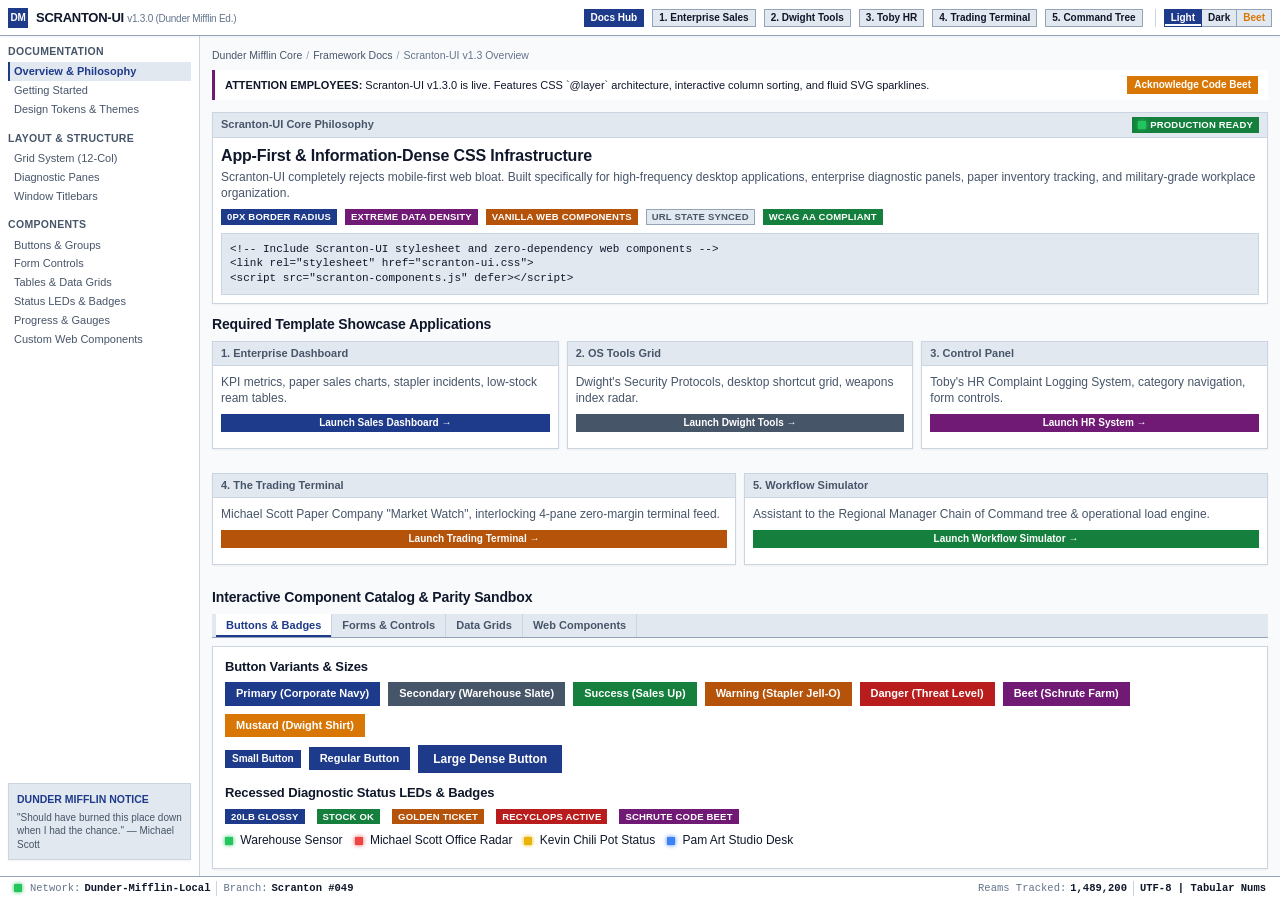
==== commit e3858bc8: "Round 3 refinement: CSS @layer architecture, interactive table sorting, XSS prevention, fluid sparkl" ====
--- a/index.html
+++ b/index.html
@@ -14,17 +14,17 @@
   <header class="sc-header">
     <div class="sc-header-brand">
       <span class="sc-logo-icon">DM</span>
-      <span>SCRANTON-UI <small class="text-dim" style="font-size:10px; font-weight:normal;">v1.0.0 (Dunder Mifflin Ed.)</small></span>
+      <span>SCRANTON-UI <small class="text-dim" style="font-size:10px; font-weight:normal;">v1.3.0 (Dunder Mifflin Ed.)</small></span>
     </div>
     
     <div class="d-flex align-center gap-3">
-      <nav class="d-flex gap-2">
-        <a href="index.html" class="sc-btn sc-btn-sm sc-btn-primary">Docs Hub</a>
-        <a href="dashboard.html" class="sc-btn sc-btn-sm">1. Enterprise Sales</a>
-        <a href="tools.html" class="sc-btn sc-btn-sm">2. Dwight Tools</a>
-        <a href="control-panel.html" class="sc-btn sc-btn-sm">3. Toby HR</a>
-        <a href="terminal.html" class="sc-btn sc-btn-sm">4. Trading Terminal</a>
-        <a href="workflow.html" class="sc-btn sc-btn-sm">5. Command Tree</a>
+      <nav class="d-flex gap-2" aria-label="Main Application Navigation">
+        <a href="index.html" class="sc-btn sc-btn-sm sc-btn-primary" aria-current="page" data-sc-tooltip-pos="bottom" data-sc-tooltip="Documentation Hub">Docs Hub</a>
+        <a href="dashboard.html" class="sc-btn sc-btn-sm" data-sc-tooltip-pos="bottom" data-sc-tooltip="Sales Ledger">1. Enterprise Sales</a>
+        <a href="tools.html" class="sc-btn sc-btn-sm" data-sc-tooltip-pos="bottom" data-sc-tooltip="Dwight Security Tools">2. Dwight Tools</a>
+        <a href="control-panel.html" class="sc-btn sc-btn-sm" data-sc-tooltip-pos="bottom" data-sc-tooltip="Toby HR System">3. Toby HR</a>
+        <a href="terminal.html" class="sc-btn sc-btn-sm" data-sc-tooltip-pos="bottom" data-sc-tooltip="Live Market Watch">4. Trading Terminal</a>
+        <a href="workflow.html" class="sc-btn sc-btn-sm" data-sc-tooltip-pos="bottom" data-sc-tooltip="Chain of Command">5. Command Tree</a>
       </nav>
       <div style="border-left: 1px solid var(--sc-border); padding-left: 8px;">
         <scranton-theme-switcher></scranton-theme-switcher>
@@ -38,21 +38,21 @@
     <!-- Sidebar Navigation -->
     <aside class="sc-sidebar p-2">
       <div class="sc-label mb-1">Documentation</div>
-      <ul class="sc-tree mb-3">
+      <ul class="sc-tree mb-3" role="tree">
         <li><span class="sc-tree-node active">Overview & Philosophy</span></li>
         <li><span class="sc-tree-node">Getting Started</span></li>
         <li><span class="sc-tree-node">Design Tokens & Themes</span></li>
       </ul>
 
       <div class="sc-label mb-1">Layout & Structure</div>
-      <ul class="sc-tree mb-3">
+      <ul class="sc-tree mb-3" role="tree">
         <li><span class="sc-tree-node">Grid System (12-Col)</span></li>
         <li><span class="sc-tree-node">Diagnostic Panes</span></li>
         <li><span class="sc-tree-node">Window Titlebars</span></li>
       </ul>
 
       <div class="sc-label mb-1">Components</div>
-      <ul class="sc-tree mb-3">
+      <ul class="sc-tree mb-3" role="tree">
         <li><span class="sc-tree-node">Buttons & Groups</span></li>
         <li><span class="sc-tree-node">Form Controls</span></li>
         <li><span class="sc-tree-node">Tables & Data Grids</span></li>
@@ -72,30 +72,40 @@
     <!-- Main Content Area -->
     <main class="sc-main p-3">
       
+      <!-- Wayfinding Breadcrumbs -->
+      <ul class="sc-breadcrumbs mb-2" aria-label="Breadcrumbs">
+        <li><a href="index.html">Dunder Mifflin Core</a></li>
+        <li><a href="index.html">Framework Docs</a></li>
+        <li>Scranton-UI v1.3 Overview</li>
+      </ul>
+
       <!-- Banner Alert -->
       <div class="sc-alert sc-alert-beet mb-3">
         <div>
-          <strong>ATTENTION EMPLOYEES:</strong> Scranton-UI v1.0 is now the mandatory CSS standard across all Dunder Mifflin regional branches. Soft rounded corners and 24px padding are strictly prohibited by Dwight Schrute.
-        </div>
-        <button class="sc-btn sc-btn-sm sc-btn-mustard" onclick="scrantonToast('Ream Inventory Synced to Scranton Server!', 'success')">Acknowledge Code Beet</button>
+          <strong>ATTENTION EMPLOYEES:</strong> Scranton-UI v1.3.0 is live. Features CSS `@layer` architecture, interactive column sorting, and fluid SVG sparklines.
+        </div>
+        <button type="button" class="sc-btn sc-btn-sm sc-btn-mustard" onclick="scrantonToast('Ream Inventory Synced to Scranton Server!', 'success')">Acknowledge Code Beet</button>
       </div>
 
       <!-- Hero Section -->
       <div class="sc-card mb-3">
         <div class="sc-card-header">
           <span>Scranton-UI Core Philosophy</span>
-          <span class="sc-badge sc-badge-success"><span class="sc-led sc-led-green sc-led-blink"></span> Production Ready</span>
+          <div class="sc-card-header-actions">
+            <span class="sc-badge sc-badge-success" data-sc-tooltip="System Health: 100%"><span class="sc-led sc-led-green sc-led-blink"></span><span class="sc-sr-only">Status: Healthy</span> Production Ready</span>
+          </div>
         </div>
         <div class="sc-card-body">
           <h2>App-First & Information-Dense CSS Infrastructure</h2>
           <p class="text-muted mt-1 mb-2">
             Scranton-UI completely rejects mobile-first web bloat. Built specifically for high-frequency desktop applications, enterprise diagnostic panels, paper inventory tracking, and military-grade workplace organization.
           </p>
-          <div class="d-flex gap-2 mb-2">
-            <span class="sc-badge sc-badge-primary">0px Border Radius</span>
-            <span class="sc-badge sc-badge-beet">Extreme Data Density</span>
-            <span class="sc-badge sc-badge-warning">Vanilla Web Components</span>
-            <span class="sc-badge">URL State Synced</span>
+          <div class="d-flex flex-wrap gap-2 mb-2">
+            <span class="sc-badge sc-badge-primary" data-sc-tooltip="Zero border radius enforced">0px Border Radius</span>
+            <span class="sc-badge sc-badge-beet" data-sc-tooltip="Maximum data per screen pixel">Extreme Data Density</span>
+            <span class="sc-badge sc-badge-warning" data-sc-tooltip="Zero-dependency custom elements">Vanilla Web Components</span>
+            <span class="sc-badge" data-sc-tooltip="Bookmarkable tab & modal state">URL State Synced</span>
+            <span class="sc-badge sc-badge-success" data-sc-tooltip="WCAG AA 4.5:1 contrast standards">WCAG AA Compliant</span>
           </div>
 
           <pre class="font-mono p-2 border" style="background: var(--sc-bg-subtle); font-size:11px;">
@@ -108,7 +118,7 @@
       <!-- Showcase Templates Grid -->
       <h3 class="mb-2">Required Template Showcase Applications</h3>
       <div class="sc-row mb-4">
-        <div class="sc-col-4">
+        <div class="sc-col-4 sc-col-md-12 mb-2">
           <div class="sc-card h-100">
             <div class="sc-card-header">1. Enterprise Dashboard</div>
             <div class="sc-card-body">
@@ -117,7 +127,7 @@
             </div>
           </div>
         </div>
-        <div class="sc-col-4">
+        <div class="sc-col-4 sc-col-md-12 mb-2">
           <div class="sc-card h-100">
             <div class="sc-card-header">2. OS Tools Grid</div>
             <div class="sc-card-body">
@@ -126,7 +136,7 @@
             </div>
           </div>
         </div>
-        <div class="sc-col-4">
+        <div class="sc-col-4 sc-col-md-12 mb-2">
           <div class="sc-card h-100">
             <div class="sc-card-header">3. Control Panel</div>
             <div class="sc-card-body">
@@ -138,7 +148,7 @@
       </div>
 
       <div class="sc-row mb-4">
-        <div class="sc-col-6">
+        <div class="sc-col-6 sc-col-md-12 mb-2">
           <div class="sc-card h-100">
             <div class="sc-card-header">4. The Trading Terminal</div>
             <div class="sc-card-body">
@@ -147,7 +157,7 @@
             </div>
           </div>
         </div>
-        <div class="sc-col-6">
+        <div class="sc-col-6 sc-col-md-12 mb-2">
           <div class="sc-card h-100">
             <div class="sc-card-header">5. Workflow Simulator</div>
             <div class="sc-card-body">
@@ -168,23 +178,23 @@
           <div class="sc-card p-3 mt-2">
             <h4>Button Variants & Sizes</h4>
             <div class="d-flex flex-wrap gap-2 align-center my-2">
-              <button class="sc-btn sc-btn-primary">Primary (Corporate Navy)</button>
-              <button class="sc-btn sc-btn-secondary">Secondary (Warehouse Slate)</button>
-              <button class="sc-btn sc-btn-success">Success (Sales Up)</button>
-              <button class="sc-btn sc-btn-warning">Warning (Stapler Jell-O)</button>
-              <button class="sc-btn sc-btn-danger">Danger (Threat Level)</button>
-              <button class="sc-btn sc-btn-beet">Beet (Schrute Farm)</button>
-              <button class="sc-btn sc-btn-mustard">Mustard (Dwight Shirt)</button>
+              <button type="button" class="sc-btn sc-btn-primary">Primary (Corporate Navy)</button>
+              <button type="button" class="sc-btn sc-btn-secondary">Secondary (Warehouse Slate)</button>
+              <button type="button" class="sc-btn sc-btn-success">Success (Sales Up)</button>
+              <button type="button" class="sc-btn sc-btn-warning">Warning (Stapler Jell-O)</button>
+              <button type="button" class="sc-btn sc-btn-danger">Danger (Threat Level)</button>
+              <button type="button" class="sc-btn sc-btn-beet">Beet (Schrute Farm)</button>
+              <button type="button" class="sc-btn sc-btn-mustard">Mustard (Dwight Shirt)</button>
             </div>
 
             <div class="d-flex flex-wrap gap-2 align-center my-2">
-              <button class="sc-btn sc-btn-sm sc-btn-primary">Small Button</button>
-              <button class="sc-btn sc-btn-primary">Regular Button</button>
-              <button class="sc-btn sc-btn-lg sc-btn-primary">Large Dense Button</button>
-            </div>
-
-            <h4 class="mt-3">Status LEDs & Badges</h4>
-            <div class="d-flex align-center gap-3 my-2">
+              <button type="button" class="sc-btn sc-btn-sm sc-btn-primary">Small Button</button>
+              <button type="button" class="sc-btn sc-btn-primary">Regular Button</button>
+              <button type="button" class="sc-btn sc-btn-lg sc-btn-primary">Large Dense Button</button>
+            </div>
+
+            <h4 class="mt-3">Recessed Diagnostic Status LEDs & Badges</h4>
+            <div class="d-flex flex-wrap align-center gap-3 my-2">
               <span class="sc-badge sc-badge-primary">20LB Glossy</span>
               <span class="sc-badge sc-badge-success">Stock OK</span>
               <span class="sc-badge sc-badge-warning">Golden Ticket</span>
@@ -192,11 +202,11 @@
               <span class="sc-badge sc-badge-beet">Schrute Code Beet</span>
             </div>
             
-            <div class="d-flex align-center gap-3 my-2">
-              <div><span class="sc-led sc-led-green"></span> Warehouse Sensor</div>
-              <div><span class="sc-led sc-led-red sc-led-blink"></span> Michael Scott Office Radar</div>
-              <div><span class="sc-led sc-led-yellow"></span> Kevin Chili Pot Status</div>
-              <div><span class="sc-led sc-led-blue"></span> Pam Art Studio Desk</div>
+            <div class="d-flex flex-wrap align-center gap-3 my-2">
+              <div><span class="sc-led sc-led-green"></span><span class="sc-sr-only">Status: Active</span> Warehouse Sensor</div>
+              <div><span class="sc-led sc-led-red sc-led-blink"></span><span class="sc-sr-only">Status: Alert</span> Michael Scott Office Radar</div>
+              <div><span class="sc-led sc-led-yellow"></span><span class="sc-sr-only">Status: Warning</span> Kevin Chili Pot Status</div>
+              <div><span class="sc-led sc-led-blue"></span><span class="sc-sr-only">Status: Info</span> Pam Art Studio Desk</div>
             </div>
           </div>
         </scranton-tab>
@@ -205,14 +215,15 @@
         <scranton-tab label="Forms & Controls" id="forms">
           <div class="sc-card p-3 mt-2">
             <div class="sc-row">
-              <div class="sc-col-6">
+              <div class="sc-col-6 sc-col-md-12">
                 <div class="sc-form-group">
-                  <label class="sc-label">Employee Name</label>
-                  <input type="text" class="sc-input" value="Creed Bratton" placeholder="Enter employee name...">
+                  <label for="emp-name" class="sc-label">Employee Name <span class="sc-required">*</span></label>
+                  <input id="emp-name" type="text" class="sc-input" value="Creed Bratton" placeholder="Enter employee name..." aria-required="true">
+                  <span class="sc-field-hint">Enter official employee roster name.</span>
                 </div>
                 <div class="sc-form-group">
-                  <label class="sc-label">Paper Stock Type</label>
-                  <select class="sc-select">
+                  <label for="paper-type" class="sc-label">Paper Stock Type</label>
+                  <select id="paper-type" class="sc-select">
                     <option>20lb Standard White Bond</option>
                     <option>24lb Heavy Duty Cardstock</option>
                     <option>Golden Ticket Spec Card</option>
@@ -220,18 +231,18 @@
                   </select>
                 </div>
                 <div class="sc-form-group">
-                  <label class="sc-label">Order Notes (Michael Scott Quotes)</label>
-                  <textarea class="sc-textarea">"I'm not superstitious, but I am a little stitious."</textarea>
+                  <label for="order-notes" class="sc-label">Order Notes (Michael Scott Quotes)</label>
+                  <textarea id="order-notes" class="sc-textarea">"I'm not superstitious, but I am a little stitious."</textarea>
                 </div>
               </div>
               
-              <div class="sc-col-6">
+              <div class="sc-col-6 sc-col-md-12">
                 <div class="sc-form-group">
-                  <label class="sc-label">Input Group Addons</label>
+                  <label for="budget-val" class="sc-label">Input Group Addons</label>
                   <div class="sc-input-group mb-2">
                     <span class="sc-input-addon">$</span>
-                    <input type="text" class="sc-input" value="45,210.00">
-                    <button class="sc-btn sc-btn-primary">Update</button>
+                    <input id="budget-val" type="text" class="sc-input" value="45,210.00">
+                    <button type="button" class="sc-btn sc-btn-primary" onclick="scrantonToast('Budget Updated to ' + document.getElementById('budget-val').value, 'success')">Update</button>
                   </div>
                 </div>
 
@@ -274,17 +285,17 @@
         <!-- Tab 3: Tables & Grids -->
         <scranton-tab label="Data Grids" id="tables">
           <div class="sc-card p-3 mt-2">
-            <h4>Dense Paper Inventory Table</h4>
+            <h4>Dense Paper Inventory Table (Click Columns to Sort)</h4>
             <div class="sc-table-container mt-2">
               <table class="sc-table sc-table-striped sc-table-hover">
                 <thead>
                   <tr>
-                    <th>Item ID</th>
-                    <th>Description</th>
-                    <th>Sales Representative</th>
-                    <th>Qty (Reams)</th>
-                    <th>Price / Unit</th>
-                    <th>Status</th>
+                    <th class="sortable">Item ID <span class="sc-sort-indicator">▲</span></th>
+                    <th class="sortable">Description</th>
+                    <th class="sortable">Sales Representative</th>
+                    <th class="th-num sortable">Qty (Reams) <span class="sc-sort-indicator">▼</span></th>
+                    <th class="th-num sortable">Price / Unit</th>
+                    <th class="sortable">Status</th>
                   </tr>
                 </thead>
                 <tbody>
@@ -292,32 +303,32 @@
                     <td class="font-mono">DM-1049</td>
                     <td>20lb Glossy Letter Paper</td>
                     <td>Jim Halpert</td>
-                    <td class="font-mono">4,500</td>
-                    <td class="font-mono">$3.45</td>
+                    <td class="td-num">4,500</td>
+                    <td class="td-num">$3.45</td>
                     <td><span class="sc-badge sc-badge-success">In Stock</span></td>
                   </tr>
                   <tr class="selected">
                     <td class="font-mono">DM-2088</td>
                     <td>24lb Heavy Duty Cardstock</td>
                     <td>Dwight Schrute</td>
-                    <td class="font-mono">8,900</td>
-                    <td class="font-mono">$5.10</td>
+                    <td class="td-num">8,900</td>
+                    <td class="td-num">$5.10</td>
                     <td><span class="sc-badge sc-badge-beet">Schrute Top Seller</span></td>
                   </tr>
                   <tr>
                     <td class="font-mono">DM-3011</td>
                     <td>Golden Ticket Discount Batch</td>
                     <td>Michael Scott</td>
-                    <td class="font-mono">1,200</td>
-                    <td class="font-mono">$1.99</td>
+                    <td class="td-num">1,200</td>
+                    <td class="td-num">$1.99</td>
                     <td><span class="sc-badge sc-badge-warning">Audit Warning</span></td>
                   </tr>
                   <tr>
                     <td class="font-mono">DM-4492</td>
                     <td>Vance Refrigeration Custom Boxes</td>
                     <td>Phyllis Vance</td>
-                    <td class="font-mono">600</td>
-                    <td class="font-mono">$12.50</td>
+                    <td class="td-num">600</td>
+                    <td class="td-num">$12.50</td>
                     <td><span class="sc-badge sc-badge-primary">Delivered</span></td>
                   </tr>
                 </tbody>
@@ -331,20 +342,20 @@
           <div class="sc-card p-3 mt-2">
             <h4>Custom Web Components Showcase</h4>
             <div class="sc-row my-2">
-              <div class="sc-col-4">
+              <div class="sc-col-4 sc-col-md-12 mb-2">
                 <scranton-metric-card title="Jim Halpert Sales" value="$124,500" change="+14.2%" up sparkline="10,20,15,30,28,45,60"></scranton-metric-card>
               </div>
-              <div class="sc-col-4">
+              <div class="sc-col-4 sc-col-md-12 mb-2">
                 <scranton-metric-card title="Stapler Jell-O Incidents" value="14" change="CRITICAL" down sparkline="40,35,50,20,60,80,95"></scranton-metric-card>
               </div>
-              <div class="sc-col-4">
+              <div class="sc-col-4 sc-col-md-12 mb-2">
                 <scranton-metric-card title="Schrute Beet Yield" value="98.4%" change="+8.1%" up sparkline="50,55,60,75,85,90,98"></scranton-metric-card>
               </div>
             </div>
 
-            <div class="d-flex gap-2 mt-3">
-              <button class="sc-btn sc-btn-primary" onclick="document.getElementById('demo-modal').open()">Open Desktop Window Modal</button>
-              <button class="sc-btn sc-btn-success" onclick="scrantonToast('Kevin Malone spilled the chili!', 'danger')">Trigger Diagnostic Toast</button>
+            <div class="d-flex flex-wrap gap-2 mt-3">
+              <button type="button" class="sc-btn sc-btn-primary" onclick="document.getElementById('demo-modal').open()">Open Desktop Window Modal</button>
+              <button type="button" class="sc-btn sc-btn-success" onclick="scrantonToast('Kevin Malone spilled the chili!', 'danger')">Trigger Diagnostic Toast</button>
             </div>
           </div>
         </scranton-tab>
@@ -359,18 +370,22 @@
   <footer class="sc-statusbar">
     <div class="d-flex align-center">
       <div class="sc-statusbar-item">
-        <span class="sc-led sc-led-green"></span> Network: Dunder-Mifflin-Local
+        <span class="sc-led sc-led-green"></span><span class="sc-sr-only">Status: Connected</span>
+        <span class="sc-status-label">Network:</span>
+        <span class="sc-status-val">Dunder-Mifflin-Local</span>
       </div>
       <div class="sc-statusbar-item">
-        Branch: Scranton #049
+        <span class="sc-status-label">Branch:</span>
+        <span class="sc-status-val">Scranton #049</span>
       </div>
     </div>
     <div class="d-flex align-center">
       <div class="sc-statusbar-item">
-        Paper Reams Tracked: 1,489,200
+        <span class="sc-status-label">Reams Tracked:</span>
+        <span class="sc-status-val">1,489,200</span>
       </div>
       <div class="sc-statusbar-item">
-        UTF-8 | Tabular Nums
+        <span class="sc-status-val">UTF-8 | Tabular Nums</span>
       </div>
     </div>
   </footer>
@@ -384,8 +399,8 @@
       "Whenever I'm about to do something, I think, 'Would an idiot do that?' And if they would, I do not do that thing."
     </p>
     <div class="d-flex justify-end gap-2 mt-3">
-      <button class="sc-btn" onclick="document.getElementById('demo-modal').close()">Cancel</button>
-      <button class="sc-btn sc-btn-primary" onclick="scrantonToast('Override Confirmed', 'success'); document.getElementById('demo-modal').close();">Confirm Override</button>
+      <button type="button" class="sc-btn" onclick="document.getElementById('demo-modal').close()">Cancel</button>
+      <button type="button" class="sc-btn sc-btn-primary" onclick="scrantonToast('Override Confirmed', 'success'); document.getElementById('demo-modal').close();">Confirm Override</button>
     </div>
   </scranton-modal>
 
--- a/scranton-ui.css
+++ b/scranton-ui.css
@@ -1,1116 +1,1510 @@
 /* ==========================================================================
-   Scranton-UI v1.0.0 — App-First & Information Dense CSS Framework
-   Philosophy: Zero padding fluff, sharp 0px corners, desktop diagnostic layout,
-   full Bootstrap utility parity + Desktop App Primitives.
-   Theme Lore: Dunder Mifflin Paper Co. / Schrute Farms / Michael Scott Paper Co.
+   SCRANTON-UI v1.3.0
+   App-First, Information-Dense CSS Framework
+   Designed for High-Density Desktop Interfaces & Diagnostic Panels
+   Inspired by Dunder Mifflin Paper Company, Inc.
    ========================================================================== */
 
 /* --------------------------------------------------------------------------
-   1. Theme Custom Properties & Design Tokens
-   -------------------------------------------------------------------------- */
-:root, [data-theme="theme-light"] {
-  --sc-bg: #ffffff;
-  --sc-bg-subtle: #f4f5f7;
+   0. Cascade Layers & System Design Tokens (:root)
+   -------------------------------------------------------------------------- */
+@layer reset, primitives, components, utilities;
+
+@layer reset {
+  *, *::before, *::after {
+    box-sizing: border-box;
+    margin: 0;
+    padding: 0;
+    border-radius: var(--sc-radius, 0px) !important;
+  }
+}
+
+:root {
+  /* Font Stacks */
+  --sc-font-sans: -apple-system, BlinkMacSystemFont, "Segoe UI", Roboto, Helvetica, Arial, sans-serif;
+  --sc-font-mono: "SF Mono", "Cascadia Code", "Consolas", "Liberation Mono", "Courier New", monospace;
+
+  /* Strict Zero-Radius Enforcement */
+  --sc-radius: 0px;
+
+  /* Global Metrics */
+  --sc-header-height: 36px;
+  --sc-statusbar-height: 24px;
+  --sc-font-size-base: 12px;
+  --sc-font-size-sm: 11px;
+  --sc-font-size-lg: 13px;
+  --sc-line-height: 1.35;
+
+  /* Elevation Shadows */
+  --sc-shadow-sm: 0 1px 2px rgba(0, 0, 0, 0.05);
+  --sc-shadow-md: 0 4px 6px -1px rgba(0, 0, 0, 0.1), 0 2px 4px -1px rgba(0, 0, 0, 0.06);
+
+  /* Light Theme (Default: Corporate Dunder Mifflin Paper Navy) */
+  --sc-bg: #f8fafc;
+  --sc-bg-app: #f1f5f9;
   --sc-bg-panel: #ffffff;
-  --sc-bg-header: #e2e8f0;
-  --sc-bg-hover: #e2e8f0;
-  --sc-bg-active: #cbd5e1;
-  --sc-bg-selected: #bfdbfe;
+  --sc-bg-subtle: #e2e8f0;
+  --sc-bg-hover: #cbd5e1;
+  --sc-bg-active: #94a3b8;
   
   --sc-text: #0f172a;
   --sc-text-muted: #475569;
   --sc-text-dim: #64748b;
-  --sc-text-inverse: #ffffff;
-  
+  --sc-text-inv: #ffffff;
+
   --sc-border: #cbd5e1;
   --sc-border-dark: #94a3b8;
-  --sc-border-focus: #1e40af;
-
-  --sc-primary: #1e3a8a;       /* Dunder Mifflin Corporate Blue */
-  --sc-primary-hover: #1d4ed8;
+  --sc-border-light: #e2e8f0;
+
+  --sc-primary: #1e3a8a;       /* Corporate Navy */
+  --sc-primary-hover: #1e40af;
   --sc-primary-fg: #ffffff;
-  
+
   --sc-secondary: #475569;     /* Warehouse Slate */
   --sc-secondary-hover: #334155;
   --sc-secondary-fg: #ffffff;
 
-  --sc-accent: #0284c7;        /* Paper Ream Blue */
-  --sc-accent-hover: #0369a1;
-  
-  --sc-success: #15803d;       /* Approved Sale Green */
-  --sc-warning: #b45309;       /* Stapler Warning Amber */
+  --sc-success: #15803d;       /* Sales Up Green */
+  --sc-success-hover: #166534;
+  --sc-success-fg: #ffffff;
+
+  --sc-warning: #b45309;       /* Stapler Jell-O Amber */
+  --sc-warning-hover: #92400e;
+  --sc-warning-fg: #ffffff;
+
   --sc-danger: #b91c1c;        /* Threat Level Midnight Red */
-  
-  --sc-beet: #4a0e17;          /* Schrute Beet Red */
-  --sc-mustard: #d97706;       /* Dwight Shirt Yellow */
-
-  --sc-font-mono: 'Consolas', 'Fira Code', 'Monaco', 'Courier New', monospace;
-  --sc-font-sans: -apple-system, BlinkMacSystemFont, 'Segoe UI', Roboto, Oxygen, Ubuntu, Cantarell, sans-serif;
-  --sc-font-size: 12px;
-  --sc-line-height: 1.35;
-  
-  --sc-shadow-sm: 0 1px 2px rgba(0,0,0,0.05);
-  --sc-shadow-md: 0 4px 6px -1px rgba(0,0,0,0.1);
-
-  --sc-radius: 0px; /* Enforce sterile sharp edges */
-}
-
+  --sc-danger-hover: #991b1b;
+  --sc-danger-fg: #ffffff;
+
+  --sc-beet: #701a75;          /* Schrute Beet Purple */
+  --sc-beet-hover: #58125e;
+  --sc-beet-fg: #ffffff;
+
+  --sc-mustard: #d97706;       /* Dwight Shirt Mustard */
+  --sc-mustard-fg: #ffffff;
+
+  --sc-accent: #0284c7;        /* Office Sky Blue */
+}
+
+/* Dark Theme (Terminal High-Density Cyber) */
 [data-theme="theme-dark"] {
   --sc-bg: #0b0f19;
-  --sc-bg-subtle: #111827;
-  --sc-bg-panel: #161e2e;
-  --sc-bg-header: #1f293d;
-  --sc-bg-hover: #26334d;
-  --sc-bg-active: #374151;
-  --sc-bg-selected: #1e3a8a;
-  
-  --sc-text: #f1f5f9;
-  --sc-text-muted: #94a3b8;
-  --sc-text-dim: #64748b;
-  --sc-text-inverse: #0f172a;
-  
-  --sc-border: #26334d;
+  --sc-bg-app: #0f172a;
+  --sc-bg-panel: #1e293b;
+  --sc-bg-subtle: #334155;
+  --sc-bg-hover: #475569;
+  --sc-bg-active: #64748b;
+
+  --sc-text: #f8fafc;
+  --sc-text-muted: #cbd5e1;
+  --sc-text-dim: #94a3b8;
+  --sc-text-inv: #0f172a;
+
+  --sc-border: #334155;
   --sc-border-dark: #475569;
-  --sc-border-focus: #3b82f6;
+  --sc-border-light: #1e293b;
 
   --sc-primary: #3b82f6;
   --sc-primary-hover: #60a5fa;
-  --sc-primary-fg: #0f172a;
-  
+  --sc-primary-fg: #ffffff;
+
   --sc-secondary: #64748b;
   --sc-secondary-hover: #94a3b8;
   --sc-secondary-fg: #ffffff;
 
+  --sc-success: #22c55e;
+  --sc-success-hover: #4ade80;
+  --sc-success-fg: #0f172a;
+
+  --sc-warning: #f59e0b;
+  --sc-warning-hover: #fbbf24;
+  --sc-warning-fg: #0f172a;
+
+  --sc-danger: #ef4444;
+  --sc-danger-hover: #f87171;
+  --sc-danger-fg: #ffffff;
+
+  --sc-beet: #c026d3;
+  --sc-beet-hover: #d946ef;
+  --sc-beet-fg: #ffffff;
+
+  --sc-mustard: #f59e0b;
+  --sc-mustard-fg: #0f172a;
+
   --sc-accent: #38bdf8;
-  --sc-accent-hover: #7dd3fc;
-  
-  --sc-success: #22c55e;
+}
+
+/* Beet Theme (Schrute Farms Special Edition) */
+[data-theme="theme-beet"] {
+  --sc-bg: #210515;
+  --sc-bg-app: #380a24;
+  --sc-bg-panel: #500e34;
+  --sc-bg-subtle: #671444;
+  --sc-bg-hover: #831a57;
+  --sc-bg-active: #a21caf;
+
+  --sc-text: #fef3c7;          /* Parchment Light Yellow */
+  --sc-text-muted: #fde68a;
+  --sc-text-dim: #f59e0b;
+  --sc-text-inv: #210515;
+
+  --sc-border: #701a75;
+  --sc-border-dark: #a21caf;
+  --sc-border-light: #500e34;
+
+  --sc-primary: #d97706;       /* Dwight Mustard Yellow Accent */
+  --sc-primary-hover: #b45309;
+  --sc-primary-fg: #000000;
+
+  --sc-secondary: #86198f;
+  --sc-secondary-hover: #a21caf;
+  --sc-secondary-fg: #ffffff;
+
+  --sc-success: #15803d;
+  --sc-success-hover: #166534;
+  --sc-success-fg: #ffffff;
+
   --sc-warning: #f59e0b;
-  --sc-danger: #ef4444;
-
-  --sc-beet: #9f1239;
-  --sc-mustard: #f59e0b;
-}
-
-[data-theme="theme-beet"] {
-  --sc-bg: #1c0509;
-  --sc-bg-subtle: #2b0b12;
-  --sc-bg-panel: #3a1019;
-  --sc-bg-header: #4a0e17;
-  --sc-bg-hover: #621321;
-  --sc-bg-active: #7f192b;
-  --sc-bg-selected: #b45309;
-  
-  --sc-text: #fffbeb;
-  --sc-text-muted: #fde68a;
-  --sc-text-dim: #d97706;
-  --sc-text-inverse: #1c0509;
-  
-  --sc-border: #621321;
-  --sc-border-dark: #b45309;
-  --sc-border-focus: #fbbf24;
-
-  --sc-primary: #d97706;       /* Dwight Mustard Yellow */
-  --sc-primary-hover: #f59e0b;
-  --sc-primary-fg: #1c0509;
-  
-  --sc-secondary: #800020;     /* Deep Beet Purple */
-  --sc-secondary-hover: #9f1239;
-  --sc-secondary-fg: #ffffff;
-
-  --sc-accent: #fbbf24;
-  --sc-accent-hover: #fcd34d;
-  
-  --sc-success: #16a34a;       /* Fresh Farm Greens */
-  --sc-warning: #ea580c;
-  --sc-danger: #dc2626;        /* Code Beet Red */
-
-  --sc-beet: #800020;
-  --sc-mustard: #d97706;
-}
-
-/* --------------------------------------------------------------------------
-   2. Reset & High-Density Typography Baseline
-   -------------------------------------------------------------------------- */
-*, *::before, *::after {
-  box-sizing: border-box;
-  margin: 0;
-  padding: 0;
-  border-radius: var(--sc-radius) !important;
-}
-
-html, body {
-  width: 100%;
-  height: 100%;
-  background-color: var(--sc-bg);
-  color: var(--sc-text);
-  font-family: var(--sc-font-sans);
-  font-size: var(--sc-font-size);
-  line-height: var(--sc-line-height);
-  -webkit-font-smoothing: antialiased;
-  -moz-osx-font-smoothing: grayscale;
-  overflow-x: hidden;
-}
-
-code, pre, kbd, samp, .font-mono, .sc-tabular {
-  font-family: var(--sc-font-mono);
-  font-variant-numeric: tabular-nums lining-nums;
-}
-
-/* Dense Scrollbars */
-::-webkit-scrollbar {
-  width: 8px;
-  height: 8px;
-}
-::-webkit-scrollbar-track {
-  background: var(--sc-bg-subtle);
-  border: 1px solid var(--sc-border);
-}
-::-webkit-scrollbar-thumb {
-  background: var(--sc-border-dark);
-  border: 1px solid var(--sc-bg-subtle);
-}
-::-webkit-scrollbar-thumb:hover {
-  background: var(--sc-text-muted);
-}
-
-h1, h2, h3, h4, h5, h6 {
-  font-weight: 700;
-  letter-spacing: -0.01em;
-  color: var(--sc-text);
-  line-height: 1.2;
-}
-
-h1 { font-size: 1.4rem; }
-h2 { font-size: 1.2rem; }
-h3 { font-size: 1.05rem; }
-h4 { font-size: 0.95rem; }
-h5 { font-size: 0.85rem; }
-h6 { font-size: 0.75rem; text-transform: uppercase; letter-spacing: 0.05em; }
-
-p { margin-bottom: 0.5rem; }
-a { color: var(--sc-accent); text-decoration: none; }
-a:hover { text-decoration: underline; }
-
-hr {
-  border: 0;
-  border-top: 1px solid var(--sc-border);
-  margin: 0.5rem 0;
-}
-
-/* --------------------------------------------------------------------------
-   3. Layout Primitives (Panes, Splitters, Windows, Docking)
-   -------------------------------------------------------------------------- */
-.sc-app {
-  display: flex;
-  flex-direction: column;
-  height: 100vh;
-  width: 100vw;
-  overflow: hidden;
-}
-
-.sc-header {
-  height: 36px;
-  background-color: var(--sc-bg-header);
-  border-bottom: 1px solid var(--sc-border);
-  display: flex;
-  align-items: center;
-  justify-content: space-between;
-  padding: 0 8px;
-  user-select: none;
-  flex-shrink: 0;
-}
-
-.sc-header-brand {
-  display: flex;
-  align-items: center;
-  gap: 6px;
-  font-weight: 800;
-  font-size: 13px;
-  letter-spacing: 0.02em;
-  text-transform: uppercase;
-  color: var(--sc-text);
-}
-
-.sc-header-brand .sc-logo-icon {
-  width: 16px;
-  height: 16px;
-  background: var(--sc-primary);
-  color: var(--sc-primary-fg);
-  display: inline-flex;
-  align-items: center;
-  justify-content: center;
-  font-size: 10px;
-  font-weight: bold;
-}
-
-.sc-body {
-  flex: 1;
-  display: flex;
-  overflow: hidden;
-  position: relative;
-}
-
-.sc-sidebar {
-  width: 220px;
-  background-color: var(--sc-bg-subtle);
-  border-right: 1px solid var(--sc-border);
-  display: flex;
-  flex-direction: column;
-  flex-shrink: 0;
-  overflow-y: auto;
-}
-
-.sc-main {
-  flex: 1;
-  display: flex;
-  flex-direction: column;
-  overflow-y: auto;
-  background-color: var(--sc-bg);
-  position: relative;
-}
-
-.sc-footer, .sc-statusbar {
-  height: 24px;
-  background-color: var(--sc-bg-header);
-  border-top: 1px solid var(--sc-border);
-  display: flex;
-  align-items: center;
-  justify-content: space-between;
-  padding: 0 8px;
-  font-size: 11px;
-  color: var(--sc-text-muted);
-  user-select: none;
-  flex-shrink: 0;
-}
-
-.sc-statusbar-item {
-  display: inline-flex;
-  align-items: center;
-  gap: 4px;
-  padding: 0 6px;
-  border-right: 1px solid var(--sc-border);
-  height: 100%;
-}
-.sc-statusbar-item:last-child {
-  border-right: none;
-}
-
-/* Diagnostic Split Panes */
-.sc-pane-group {
-  display: flex;
-  width: 100%;
-  height: 100%;
-  overflow: hidden;
-}
-
-.sc-pane-group-vertical {
-  flex-direction: column;
-}
-
-.sc-pane {
-  flex: 1;
-  background-color: var(--sc-bg-panel);
-  border: 1px solid var(--sc-border);
-  display: flex;
-  flex-direction: column;
-  overflow: hidden;
-  position: relative;
-}
-
-.sc-pane-header {
-  height: 28px;
-  background: var(--sc-bg-subtle);
-  border-bottom: 1px solid var(--sc-border);
-  display: flex;
-  align-items: center;
-  justify-content: space-between;
-  padding: 0 8px;
-  font-weight: 700;
-  font-size: 11px;
-  text-transform: uppercase;
-  letter-spacing: 0.03em;
-  color: var(--sc-text-muted);
-}
-
-.sc-pane-body {
-  flex: 1;
-  padding: 8px;
-  overflow: auto;
-}
-
-.sc-pane-body-nopad {
-  flex: 1;
-  padding: 0;
-  overflow: auto;
-}
-
-/* Window Containers */
-.sc-window {
-  background: var(--sc-bg-panel);
-  border: 1px solid var(--sc-border-dark);
-  box-shadow: var(--sc-shadow-md);
-  display: flex;
-  flex-direction: column;
-}
-
-.sc-window-titlebar {
-  height: 26px;
-  background: var(--sc-primary);
-  color: var(--sc-primary-fg);
-  display: flex;
-  align-items: center;
-  justify-content: space-between;
-  padding: 0 8px;
-  font-weight: 700;
-  font-size: 11px;
-  user-select: none;
-}
-
-.sc-window-controls {
-  display: flex;
-  gap: 2px;
-}
-
-.sc-window-btn {
-  width: 16px;
-  height: 16px;
-  background: rgba(255,255,255,0.2);
-  color: #fff;
-  border: none;
-  font-size: 9px;
-  display: inline-flex;
-  align-items: center;
-  justify-content: center;
-  cursor: pointer;
-}
-.sc-window-btn:hover {
-  background: rgba(255,255,255,0.4);
-}
-
-/* --------------------------------------------------------------------------
-   4. Grid System (12 Columns & Flex Utilities)
-   -------------------------------------------------------------------------- */
-.sc-container {
-  width: 100%;
-  padding: 8px;
-  margin-right: auto;
-  margin-left: auto;
-}
-
-.sc-row {
-  display: flex;
-  flex-wrap: wrap;
-  margin-right: -4px;
-  margin-left: -4px;
-}
-
-.sc-row > [class*="sc-col"] {
-  padding-right: 4px;
-  padding-left: 4px;
-  box-sizing: border-box;
-}
-
-.sc-col { flex-basis: 0; flex-grow: 1; max-width: 100%; }
-.sc-col-auto { flex: 0 0 auto; width: auto; max-width: 100%; }
-
-.sc-col-1 { flex: 0 0 8.333333%; max-width: 8.333333%; }
-.sc-col-2 { flex: 0 0 16.666667%; max-width: 16.666667%; }
-.sc-col-3 { flex: 0 0 25%; max-width: 25%; }
-.sc-col-4 { flex: 0 0 33.333333%; max-width: 33.333333%; }
-.sc-col-5 { flex: 0 0 41.666667%; max-width: 41.666667%; }
-.sc-col-6 { flex: 0 0 50%; max-width: 50%; }
-.sc-col-7 { flex: 0 0 58.333333%; max-width: 58.333333%; }
-.sc-col-8 { flex: 0 0 66.666667%; max-width: 66.666667%; }
-.sc-col-9 { flex: 0 0 75%; max-width: 75%; }
-.sc-col-10 { flex: 0 0 83.333333%; max-width: 83.333333%; }
-.sc-col-11 { flex: 0 0 91.666667%; max-width: 91.666667%; }
-.sc-col-12 { flex: 0 0 100%; max-width: 100%; }
-
-@media (max-width: 768px) {
-  .sc-col-md-6 { flex: 0 0 50%; max-width: 50%; }
-  .sc-col-md-12 { flex: 0 0 100%; max-width: 100%; }
-}
-
-/* --------------------------------------------------------------------------
-   5. Dense Form Controls (Inputs, Selects, Checkboxes, Switches)
-   -------------------------------------------------------------------------- */
-.sc-form-group {
-  margin-bottom: 8px;
-}
-
-.sc-label {
-  display: block;
-  font-size: 11px;
-  font-weight: 700;
-  text-transform: uppercase;
-  letter-spacing: 0.02em;
-  color: var(--sc-text-muted);
-  margin-bottom: 2px;
-}
-
-.sc-input, .sc-select, .sc-textarea {
-  width: 100%;
-  height: 26px;
-  padding: 2px 6px;
-  font-family: var(--sc-font-sans);
-  font-size: 12px;
-  color: var(--sc-text);
-  background-color: var(--sc-bg-panel);
-  border: 1px solid var(--sc-border-dark);
-  outline: none;
-  transition: border-color 0.15s ease;
-}
-
-.sc-textarea {
-  height: auto;
-  min-height: 60px;
-  padding: 4px 6px;
-  resize: vertical;
-}
-
-.sc-input:focus, .sc-select:focus, .sc-textarea:focus {
-  border-color: var(--sc-border-focus);
-  box-shadow: 0 0 0 1px var(--sc-border-focus);
-}
-
-.sc-input:disabled, .sc-select:disabled, .sc-textarea:disabled {
-  background-color: var(--sc-bg-subtle);
-  color: var(--sc-text-dim);
-  cursor: not-allowed;
-  opacity: 0.7;
-}
-
-.sc-input-group {
-  display: flex;
-  width: 100%;
-}
-
-.sc-input-group > .sc-input,
-.sc-input-group > .sc-select,
-.sc-input-group > .sc-btn {
-  border-right-width: 0;
-}
-.sc-input-group > *:last-child {
-  border-right-width: 1px;
-}
-
-.sc-input-addon {
-  display: flex;
-  align-items: center;
-  padding: 0 6px;
-  font-size: 11px;
-  font-weight: 600;
-  color: var(--sc-text-muted);
-  background-color: var(--sc-bg-subtle);
-  border: 1px solid var(--sc-border-dark);
-  border-right-width: 0;
-  white-space: nowrap;
-}
-
-/* Compact Checkbox & Radio */
-.sc-check {
-  display: inline-flex;
-  align-items: center;
-  gap: 4px;
-  font-size: 12px;
-  cursor: pointer;
-  user-select: none;
-  margin-right: 12px;
-}
-
-.sc-check input[type="checkbox"],
-.sc-check input[type="radio"] {
-  appearance: none;
-  width: 13px;
-  height: 13px;
-  border: 1px solid var(--sc-border-dark);
-  background: var(--sc-bg-panel);
-  outline: none;
-  position: relative;
-  cursor: pointer;
-}
-
-.sc-check input[type="checkbox"]:checked {
-  background: var(--sc-primary);
-  border-color: var(--sc-primary);
-}
-.sc-check input[type="checkbox"]:checked::after {
-  content: '✓';
-  position: absolute;
-  top: -2px;
-  left: 1px;
-  font-size: 10px;
-  color: var(--sc-primary-fg);
-  font-weight: bold;
-}
-
-.sc-check input[type="radio"] {
-  border-radius: 0 !important; /* Enforce 0px radius rule */
-}
-.sc-check input[type="radio"]:checked {
-  background: var(--sc-primary);
-}
-
-/* Compact Toggle Switch */
-.sc-switch {
-  display: inline-flex;
-  align-items: center;
-  gap: 6px;
-  cursor: pointer;
-  user-select: none;
-}
-.sc-switch input { display: none; }
-.sc-switch-slider {
-  width: 28px;
-  height: 14px;
-  background-color: var(--sc-border-dark);
-  position: relative;
-  transition: background-color 0.2s;
-}
-.sc-switch-slider::before {
-  content: "";
-  position: absolute;
-  width: 10px;
-  height: 10px;
-  left: 2px;
-  top: 2px;
-  background-color: #ffffff;
-  transition: transform 0.2s;
-}
-.sc-switch input:checked + .sc-switch-slider {
-  background-color: var(--sc-primary);
-}
-.sc-switch input:checked + .sc-switch-slider::before {
-  transform: translateX(14px);
-}
-
-/* --------------------------------------------------------------------------
-   6. Buttons & Button Groups
-   -------------------------------------------------------------------------- */
-.sc-btn {
-  display: inline-flex;
-  align-items: center;
-  justify-content: center;
-  gap: 4px;
-  height: 26px;
-  padding: 0 8px;
-  font-family: var(--sc-font-sans);
-  font-size: 11px;
-  font-weight: 700;
-  text-transform: uppercase;
-  letter-spacing: 0.03em;
-  color: var(--sc-text);
-  background-color: var(--sc-bg-subtle);
-  border: 1px solid var(--sc-border-dark);
-  cursor: pointer;
-  user-select: none;
-  white-space: nowrap;
-}
-
-.sc-btn:hover {
-  background-color: var(--sc-bg-hover);
-}
-.sc-btn:active {
-  background-color: var(--sc-bg-active);
-}
-
-.sc-btn-sm { height: 20px; padding: 0 5px; font-size: 10px; }
-.sc-btn-lg { height: 32px; padding: 0 12px; font-size: 12px; }
-
-.sc-btn-primary {
-  background-color: var(--sc-primary);
-  color: var(--sc-primary-fg);
-  border-color: var(--sc-primary);
-}
-.sc-btn-primary:hover {
-  background-color: var(--sc-primary-hover);
-}
-
-.sc-btn-secondary {
-  background-color: var(--sc-secondary);
-  color: var(--sc-secondary-fg);
-  border-color: var(--sc-secondary);
-}
-.sc-btn-secondary:hover {
-  background-color: var(--sc-secondary-hover);
-}
-
-.sc-btn-success { background-color: var(--sc-success); color: #fff; border-color: var(--sc-success); }
-.sc-btn-warning { background-color: var(--sc-warning); color: #fff; border-color: var(--sc-warning); }
-.sc-btn-danger  { background-color: var(--sc-danger);  color: #fff; border-color: var(--sc-danger);  }
-.sc-btn-beet    { background-color: var(--sc-beet);    color: #fff; border-color: var(--sc-beet);    }
-.sc-btn-mustard { background-color: var(--sc-mustard); color: #000; border-color: var(--sc-mustard); }
-
-.sc-btn-group {
-  display: inline-flex;
-}
-.sc-btn-group > .sc-btn {
-  border-right-width: 0;
-}
-.sc-btn-group > .sc-btn:last-child {
-  border-right-width: 1px;
-}
-.sc-btn-group > .sc-btn.active {
-  background-color: var(--sc-bg-active);
-  box-shadow: inset 0 1px 3px rgba(0,0,0,0.3);
-}
-
-/* --------------------------------------------------------------------------
-   7. Tables & High Density Data Grids
-   -------------------------------------------------------------------------- */
-.sc-table-container {
-  width: 100%;
-  overflow-x: auto;
-  border: 1px solid var(--sc-border);
-}
-
-.sc-table {
-  width: 100%;
-  border-collapse: collapse;
-  font-size: 11px;
-  text-align: left;
-}
-
-.sc-table th {
-  background-color: var(--sc-bg-header);
-  color: var(--sc-text-muted);
-  font-weight: 700;
-  text-transform: uppercase;
-  letter-spacing: 0.04em;
-  padding: 4px 6px;
-  border-bottom: 1px solid var(--sc-border-dark);
-  border-right: 1px solid var(--sc-border);
-  position: sticky;
-  top: 0;
-  z-index: 2;
-  user-select: none;
-}
-
-.sc-table td {
-  padding: 3px 6px;
-  border-bottom: 1px solid var(--sc-border);
-  border-right: 1px solid var(--sc-border);
-  color: var(--sc-text);
-  white-space: nowrap;
-}
-
-.sc-table th:last-child, .sc-table td:last-child {
-  border-right: none;
-}
-
-.sc-table-striped tbody tr:nth-of-type(odd) {
-  background-color: var(--sc-bg-subtle);
-}
-
-.sc-table-hover tbody tr:hover {
-  background-color: var(--sc-bg-hover);
-  cursor: pointer;
-}
-
-.sc-table-compact td { padding: 1px 4px; font-size: 10.5px; }
-
-.sc-table tr.selected {
-  background-color: var(--sc-bg-selected) !important;
-  color: var(--sc-text);
-}
-
-/* Sort Arrows */
-.sc-sort-icon {
-  display: inline-block;
-  margin-left: 4px;
-  opacity: 0.6;
-}
-
-/* --------------------------------------------------------------------------
-   8. Navigation, Tabs & Breadcrumbs
-   -------------------------------------------------------------------------- */
-.sc-nav {
-  display: flex;
-  list-style: none;
-  background-color: var(--sc-bg-subtle);
-  border-bottom: 1px solid var(--sc-border);
-}
-
-.sc-nav-link {
-  display: flex;
-  align-items: center;
-  gap: 6px;
-  padding: 6px 12px;
-  font-size: 11px;
-  font-weight: 700;
-  color: var(--sc-text-muted);
-  border-right: 1px solid var(--sc-border);
-  text-decoration: none;
-  user-select: none;
-}
-.sc-nav-link:hover {
-  background-color: var(--sc-bg-hover);
-  color: var(--sc-text);
-  text-decoration: none;
-}
-.sc-nav-link.active {
-  background-color: var(--sc-bg-panel);
-  color: var(--sc-primary);
-  border-bottom: 2px solid var(--sc-primary);
-}
-
-.sc-breadcrumbs {
-  display: flex;
-  align-items: center;
-  gap: 4px;
-  list-style: none;
-  font-size: 11px;
-  color: var(--sc-text-dim);
-  padding: 4px 8px;
-  background: var(--sc-bg-subtle);
-  border-bottom: 1px solid var(--sc-border);
-}
-.sc-breadcrumbs li::after {
-  content: "/";
-  margin-left: 4px;
-  color: var(--sc-text-dim);
-}
-.sc-breadcrumbs li:last-child::after {
-  content: "";
-}
-.sc-breadcrumbs a {
-  color: var(--sc-text-muted);
-}
-
-/* --------------------------------------------------------------------------
-   9. Badges, Pills & Status LED Indicators
-   -------------------------------------------------------------------------- */
-.sc-badge {
-  display: inline-flex;
-  align-items: center;
-  padding: 1px 4px;
-  font-size: 9.5px;
-  font-weight: 800;
-  text-transform: uppercase;
-  letter-spacing: 0.05em;
-  background-color: var(--sc-bg-subtle);
-  color: var(--sc-text);
-  border: 1px solid var(--sc-border-dark);
-  line-height: 1;
-}
-
-.sc-badge-primary { background: var(--sc-primary); color: var(--sc-primary-fg); border-color: var(--sc-primary); }
-.sc-badge-success { background: var(--sc-success); color: #ffffff; border-color: var(--sc-success); }
-.sc-badge-warning { background: var(--sc-warning); color: #ffffff; border-color: var(--sc-warning); }
-.sc-badge-danger  { background: var(--sc-danger);  color: #ffffff; border-color: var(--sc-danger);  }
-.sc-badge-beet    { background: var(--sc-beet);    color: #ffffff; border-color: var(--sc-beet);    }
-
-/* Pulsing Diagnostic Status LEDs */
-.sc-led {
-  display: inline-block;
-  width: 8px;
-  height: 8px;
-  background-color: var(--sc-text-dim);
-  border: 1px solid rgba(0,0,0,0.3);
-}
-
-.sc-led-green  { background-color: #22c55e; box-shadow: 0 0 4px #22c55e; }
-.sc-led-red    { background-color: #ef4444; box-shadow: 0 0 4px #ef4444; }
-.sc-led-yellow { background-color: #f59e0b; box-shadow: 0 0 4px #f59e0b; }
-.sc-led-blue   { background-color: #3b82f6; box-shadow: 0 0 4px #3b82f6; }
-
-.sc-led-blink {
-  animation: sc-led-pulse 1s infinite alternate;
-}
-
-@keyframes sc-led-pulse {
-  from { opacity: 1.0; }
-  to   { opacity: 0.3; }
-}
-
-/* --------------------------------------------------------------------------
-   10. Alerts, Callouts & Toast Banners
-   -------------------------------------------------------------------------- */
-.sc-alert {
-  padding: 6px 10px;
-  margin-bottom: 8px;
-  font-size: 11.5px;
-  background-color: var(--sc-bg-subtle);
-  border: 1px solid var(--sc-border-dark);
-  border-left-width: 4px;
-  display: flex;
-  align-items: center;
-  justify-content: space-between;
-}
-
-.sc-alert-info    { border-left-color: var(--sc-accent);   background-color: rgba(2, 132, 199, 0.08); }
-.sc-alert-success { border-left-color: var(--sc-success);  background-color: rgba(21, 128, 61, 0.08); }
-.sc-alert-warning { border-left-color: var(--sc-warning);  background-color: rgba(180, 83, 9, 0.08); }
-.sc-alert-danger  { border-left-color: var(--sc-danger);   background-color: rgba(185, 28, 28, 0.08); }
-.sc-alert-beet    { border-left-color: var(--sc-beet);     background-color: rgba(74, 14, 23, 0.15); }
-
-/* --------------------------------------------------------------------------
-   11. Cards, Tree Views & Diagnostic Containers
-   -------------------------------------------------------------------------- */
-.sc-card {
-  background-color: var(--sc-bg-panel);
-  border: 1px solid var(--sc-border);
-  display: flex;
-  flex-direction: column;
-  margin-bottom: 8px;
-}
-
-.sc-card-header {
-  padding: 5px 8px;
-  background-color: var(--sc-bg-subtle);
-  border-bottom: 1px solid var(--sc-border);
-  font-weight: 700;
-  font-size: 11px;
-  text-transform: uppercase;
-  letter-spacing: 0.03em;
-  color: var(--sc-text-muted);
-  display: flex;
-  align-items: center;
-  justify-content: space-between;
-}
-
-.sc-card-body {
-  padding: 8px;
-  flex: 1;
-}
-
-.sc-card-footer {
-  padding: 4px 8px;
-  background-color: var(--sc-bg-subtle);
-  border-top: 1px solid var(--sc-border);
-  font-size: 10.5px;
-  color: var(--sc-text-dim);
-}
-
-/* High Density Tree View */
-.sc-tree {
-  list-style: none;
-  font-size: 11.5px;
-  user-select: none;
-}
-.sc-tree li {
-  position: relative;
-  padding-left: 14px;
-  line-height: 1.8;
-}
-.sc-tree li::before {
-  content: "";
-  position: absolute;
-  left: 4px;
-  top: 10px;
-  width: 6px;
-  height: 1px;
-  background: var(--sc-border-dark);
-}
-.sc-tree li::after {
-  content: "";
-  position: absolute;
-  left: 4px;
-  top: 0;
-  bottom: 0;
-  width: 1px;
-  background: var(--sc-border-dark);
-}
-.sc-tree li:last-child::after {
-  height: 10px;
-}
-.sc-tree-node {
-  display: inline-flex;
-  align-items: center;
-  gap: 4px;
-  padding: 1px 4px;
-  cursor: pointer;
-}
-.sc-tree-node:hover {
-  background-color: var(--sc-bg-hover);
-}
-.sc-tree-node.active {
-  background-color: var(--sc-primary);
-  color: var(--sc-primary-fg);
-}
-
-/* --------------------------------------------------------------------------
-   12. Progress Bars, Gauges & Meter Indicators
-   -------------------------------------------------------------------------- */
-.sc-progress {
-  height: 12px;
-  width: 100%;
-  background-color: var(--sc-bg-subtle);
-  border: 1px solid var(--sc-border-dark);
-  overflow: hidden;
-  position: relative;
-}
-
-.sc-progress-bar {
-  height: 100%;
-  background-color: var(--sc-primary);
-  transition: width 0.3s ease;
-  display: flex;
-  align-items: center;
-  justify-content: center;
-  font-size: 9px;
-  font-weight: bold;
-  color: var(--sc-primary-fg);
-}
-
-.sc-progress-bar-success { background-color: var(--sc-success); }
-.sc-progress-bar-warning { background-color: var(--sc-warning); }
-.sc-progress-bar-danger  { background-color: var(--sc-danger); }
-.sc-progress-bar-beet    { background-color: var(--sc-beet); }
-
-/* Meter gauge */
-.sc-meter {
-  display: flex;
-  align-items: center;
-  gap: 6px;
-  font-size: 11px;
-}
-.sc-meter-bar {
-  flex: 1;
-  height: 6px;
-  background: var(--sc-bg-subtle);
-  border: 1px solid var(--sc-border);
-}
-.sc-meter-fill {
-  height: 100%;
-  background: var(--sc-accent);
-}
-
-/* --------------------------------------------------------------------------
-   13. Desktop OS Tools Grid Primitives
-   -------------------------------------------------------------------------- */
-.sc-tools-grid {
-  display: grid;
-  grid-template-columns: repeat(auto-fill, minmax(110px, 1fr));
-  gap: 6px;
-  padding: 8px;
-}
-
-.sc-tool-tile {
-  background: var(--sc-bg-panel);
-  border: 1px solid var(--sc-border);
-  padding: 10px 6px;
-  display: flex;
-  flex-direction: column;
-  align-items: center;
-  justify-content: center;
-  text-align: center;
-  cursor: pointer;
-  user-select: none;
-  transition: background-color 0.1s, border-color 0.1s;
-}
-
-.sc-tool-tile:hover {
-  background: var(--sc-bg-hover);
-  border-color: var(--sc-border-dark);
-}
-
-.sc-tool-tile.active, .sc-tool-tile:active {
-  background: var(--sc-bg-selected);
-  border-color: var(--sc-primary);
-}
-
-.sc-tool-icon {
-  font-size: 24px;
-  margin-bottom: 4px;
-}
-
-.sc-tool-name {
-  font-size: 11px;
-  font-weight: 600;
-  color: var(--sc-text);
-  line-height: 1.2;
-}
-
-.sc-tool-badge {
-  font-size: 9px;
-  color: var(--sc-text-dim);
-  margin-top: 2px;
-}
-
-/* --------------------------------------------------------------------------
-   14. Micro-Utility Classes (Bootstrap Parity)
-   -------------------------------------------------------------------------- */
-/* Display */
-.d-block { display: block !important; }
-.d-inline { display: inline !important; }
-.d-inline-block { display: inline-block !important; }
-.d-flex { display: flex !important; }
-.d-inline-flex { display: inline-flex !important; }
-.d-grid { display: grid !important; }
-.d-none { display: none !important; }
-
-/* Flex alignment */
-.flex-row { flex-direction: row !important; }
-.flex-column { flex-direction: column !important; }
-.justify-start { justify-content: flex-start !important; }
-.justify-end { justify-content: flex-end !important; }
-.justify-center { justify-content: center !important; }
-.justify-between { justify-content: space-between !important; }
-.align-start { align-items: flex-start !important; }
-.align-end { align-items: flex-end !important; }
-.align-center { align-items: center !important; }
-.flex-grow-1 { flex-grow: 1 !important; }
-
-/* Spacing (0, 1=2px, 2=4px, 3=8px, 4=12px, 5=16px) */
-.m-0 { margin: 0 !important; }
-.m-1 { margin: 2px !important; }
-.m-2 { margin: 4px !important; }
-.m-3 { margin: 8px !important; }
-.m-4 { margin: 12px !important; }
-
-.mt-1 { margin-top: 2px !important; }
-.mt-2 { margin-top: 4px !important; }
-.mt-3 { margin-top: 8px !important; }
-.mt-4 { margin-top: 12px !important; }
-
-.mb-1 { margin-bottom: 2px !important; }
-.mb-2 { margin-bottom: 4px !important; }
-.mb-3 { margin-bottom: 8px !important; }
-.mb-4 { margin-bottom: 12px !important; }
-
-.p-0 { padding: 0 !important; }
-.p-1 { padding: 2px !important; }
-.p-2 { padding: 4px !important; }
-.p-3 { padding: 8px !important; }
-.p-4 { padding: 12px !important; }
-
-.gap-1 { gap: 2px !important; }
-.gap-2 { gap: 4px !important; }
-.gap-3 { gap: 8px !important; }
-.gap-4 { gap: 12px !important; }
-
-/* Text Alignment & Color */
-.text-left { text-align: left !important; }
-.text-center { text-align: center !important; }
-.text-right { text-align: right !important; }
-
-.text-primary { color: var(--sc-primary) !important; }
-.text-muted   { color: var(--sc-text-muted) !important; }
-.text-dim     { color: var(--sc-text-dim) !important; }
-.text-success { color: var(--sc-success) !important; }
-.text-warning { color: var(--sc-warning) !important; }
-.text-danger  { color: var(--sc-danger) !important; }
-.text-beet    { color: var(--sc-beet) !important; }
-.text-mustard { color: var(--sc-mustard) !important; }
-
-.fw-normal { font-weight: 400 !important; }
-.fw-bold { font-weight: 700 !important; }
-.fw-heavy { font-weight: 900 !important; }
-
-/* Width/Height */
-.w-100 { width: 100% !important; }
-.h-100 { height: 100% !important; }
-
-/* Border utilities */
-.border { border: 1px solid var(--sc-border) !important; }
-.border-top { border-top: 1px solid var(--sc-border) !important; }
-.border-bottom { border-bottom: 1px solid var(--sc-border) !important; }
-.border-left { border-left: 1px solid var(--sc-border) !important; }
-.border-right { border-right: 1px solid var(--sc-border) !important; }
-.border-0 { border: 0 !important; }
-
-/* Ticker & Pulse Effects */
-.sc-tick-up { background-color: rgba(34, 197, 94, 0.25) !important; color: var(--sc-success); }
-.sc-tick-down { background-color: rgba(239, 68, 68, 0.25) !important; color: var(--sc-danger); }
+  --sc-warning-hover: #fbbf24;
+  --sc-warning-fg: #000000;
+
+  --sc-danger: #dc2626;
+  --sc-danger-hover: #ef4444;
+  --sc-danger-fg: #ffffff;
+
+  --sc-beet: #e879f9;
+  --sc-beet-hover: #f0abfc;
+  --sc-beet-fg: #210515;
+
+  --sc-mustard: #fbbf24;
+  --sc-mustard-fg: #000000;
+
+  --sc-accent: #f59e0b;
+}
+
+/* --------------------------------------------------------------------------
+   1. Base & Reset
+   -------------------------------------------------------------------------- */
+@layer primitives {
+  html, body {
+    width: 100%;
+    height: 100%;
+    overflow: hidden;
+    background-color: var(--sc-bg-app);
+    color: var(--sc-text);
+    font-family: var(--sc-font-sans);
+    font-size: var(--sc-font-size-base);
+    line-height: var(--sc-line-height);
+    -webkit-font-smoothing: antialiased;
+    -moz-osx-font-smoothing: grayscale;
+  }
+
+  /* Focus Indicator System (WCAG AA 4.5:1) */
+  :focus-visible {
+    outline: 2px solid var(--sc-primary);
+    outline-offset: -1px;
+    z-index: 10;
+  }
+
+  /* Selection State */
+  ::selection {
+    background-color: var(--sc-primary);
+    color: var(--sc-primary-fg);
+  }
+
+  /* Typography */
+  h1, h2, h3, h4, h5, h6 {
+    font-weight: 700;
+    line-height: 1.2;
+    margin-bottom: 4px;
+    letter-spacing: -0.01em;
+  }
+  h1 { font-size: 18px; }
+  h2 { font-size: 16px; }
+  h3 { font-size: 14px; }
+  h4 { font-size: 13px; }
+  h5, h6 { font-size: 12px; }
+
+  p { margin-bottom: 6px; }
+
+  small { font-size: 10px; }
+
+  a {
+    color: var(--sc-accent);
+    text-decoration: none;
+  }
+  a:hover { text-decoration: underline; }
+
+  code, pre, .font-mono {
+    font-family: var(--sc-font-mono);
+    font-size: 11px;
+  }
+
+  /* Form Elements Base Reset */
+  button, input, select, textarea {
+    font-family: inherit;
+    font-size: inherit;
+    color: inherit;
+    border-radius: var(--sc-radius) !important;
+  }
+}
+
+/* --------------------------------------------------------------------------
+   2. App Layout Primitives (Zero-Margin Grid System)
+   -------------------------------------------------------------------------- */
+@layer primitives {
+  .sc-app {
+    display: flex;
+    flex-direction: column;
+    width: 100vw;
+    height: 100vh;
+    overflow: hidden;
+  }
+
+  /* Fixed Header Bar */
+  .sc-header {
+    height: var(--sc-header-height);
+    min-height: var(--sc-header-height);
+    background-color: var(--sc-bg-panel);
+    border-bottom: 1px solid var(--sc-border-dark);
+    display: flex;
+    align-items: center;
+    justify-content: space-between;
+    padding: 0 8px;
+    z-index: 100;
+    user-select: none;
+    box-shadow: var(--sc-shadow-sm);
+  }
+
+  .sc-header-brand {
+    display: flex;
+    align-items: center;
+    gap: 8px;
+    font-weight: 800;
+    font-size: 13px;
+    letter-spacing: -0.02em;
+    color: var(--sc-text);
+    flex-shrink: 0;
+    white-space: nowrap;
+  }
+
+  .sc-logo-icon {
+    width: 20px;
+    height: 20px;
+    background-color: var(--sc-primary);
+    color: var(--sc-primary-fg);
+    display: inline-flex;
+    align-items: center;
+    justify-content: center;
+    font-weight: 900;
+    font-size: 10px;
+  }
+
+  /* Main Workspace Body */
+  .sc-body {
+    flex: 1;
+    display: flex;
+    overflow: hidden;
+    position: relative;
+    background-color: var(--sc-bg-app);
+  }
+
+  /* Sidebar Navigation Pane */
+  .sc-sidebar {
+    width: 200px;
+    min-width: 160px;
+    max-width: 320px;
+    background-color: var(--sc-bg-panel);
+    border-right: 1px solid var(--sc-border);
+    display: flex;
+    flex-direction: column;
+    overflow-y: auto;
+    flex-shrink: 0;
+  }
+
+  /* Primary Content Main */
+  .sc-main {
+    flex: 1;
+    display: flex;
+    flex-direction: column;
+    overflow-y: auto;
+    background-color: var(--sc-bg);
+  }
+
+  /* Diagnostic Pane Containers */
+  .sc-pane-group {
+    display: flex;
+    width: 100%;
+    height: 100%;
+    min-width: 0;
+    min-height: 0;
+    overflow: hidden;
+  }
+
+  .sc-pane-group-vertical {
+    flex-direction: column;
+  }
+
+  .sc-pane {
+    flex: 1;
+    min-width: 0;
+    min-height: 0;
+    background-color: var(--sc-bg-panel);
+    border: 1px solid var(--sc-border);
+    display: flex;
+    flex-direction: column;
+    overflow: hidden;
+  }
+
+  .sc-pane-header {
+    height: 26px;
+    min-height: 26px;
+    background-color: var(--sc-bg-subtle);
+    border-bottom: 1px solid var(--sc-border);
+    padding: 0 8px;
+    display: flex;
+    align-items: center;
+    justify-content: space-between;
+    font-weight: 700;
+    font-size: 11px;
+    color: var(--sc-text-muted);
+    user-select: none;
+    letter-spacing: 0.02em;
+  }
+
+  .sc-pane-toggle {
+    background: none;
+    border: none;
+    color: var(--sc-text-dim);
+    cursor: pointer;
+    font-size: 10px;
+    padding: 0 4px;
+    line-height: 1;
+  }
+  .sc-pane-toggle:hover { color: var(--sc-text); }
+
+  .sc-pane-body {
+    flex: 1;
+    padding: 8px;
+    overflow: auto;
+    position: relative;
+  }
+
+  .sc-pane-body-nopad {
+    flex: 1;
+    padding: 0;
+    overflow: auto;
+    position: relative;
+  }
+
+  /* Resizable Split Pane Drag Handle */
+  .sc-splitter {
+    width: 5px;
+    background: var(--sc-border);
+    position: relative;
+    cursor: col-resize;
+    user-select: none;
+    transition: background 0.15s, width 0.15s;
+    display: flex;
+    align-items: center;
+    justify-content: center;
+  }
+
+  .sc-splitter::after {
+    content: "⋮";
+    font-size: 12px;
+    color: var(--sc-text-dim);
+    line-height: 1;
+    pointer-events: none;
+    opacity: 0.6;
+  }
+
+  .sc-splitter:hover, .sc-splitter:active {
+    background: var(--sc-primary);
+    width: 6px;
+  }
+  .sc-splitter:hover::after, .sc-splitter:active::after {
+    color: var(--sc-primary-fg);
+    opacity: 1.0;
+  }
+
+  .sc-splitter-vertical {
+    height: 5px;
+    width: 100%;
+    cursor: row-resize;
+  }
+  .sc-splitter-vertical::after {
+    content: "⋯";
+  }
+
+  /* Fixed Telemetry Statusbar */
+  .sc-statusbar {
+    height: var(--sc-statusbar-height);
+    min-height: var(--sc-statusbar-height);
+    background-color: var(--sc-bg-panel);
+    border-top: 1px solid var(--sc-border-dark);
+    display: flex;
+    align-items: center;
+    justify-content: space-between;
+    padding: 0 8px;
+    font-size: 10.5px;
+    font-family: var(--sc-font-mono);
+    color: var(--sc-text-muted);
+    user-select: none;
+    z-index: 100;
+  }
+
+  .sc-statusbar-item {
+    display: inline-flex;
+    align-items: center;
+    gap: 4px;
+    padding: 0 6px;
+    border-right: 1px solid var(--sc-border);
+  }
+  .sc-statusbar-item:last-child { border-right: none; }
+
+  .sc-status-label {
+    color: var(--sc-text-dim);
+    font-weight: 500;
+  }
+
+  .sc-status-val {
+    color: var(--sc-text);
+    font-weight: 700;
+  }
+}
+
+/* --------------------------------------------------------------------------
+   3. 12-Column Responsive Layout Grid
+   -------------------------------------------------------------------------- */
+@layer primitives {
+  .sc-row {
+    display: flex;
+    flex-wrap: wrap;
+    margin-left: -4px;
+    margin-right: -4px;
+  }
+
+  .sc-col-1, .sc-col-2, .sc-col-3, .sc-col-4, .sc-col-5, .sc-col-6,
+  .sc-col-7, .sc-col-8, .sc-col-9, .sc-col-10, .sc-col-11, .sc-col-12 {
+    padding-left: 4px;
+    padding-right: 4px;
+    box-sizing: border-box;
+  }
+
+  .sc-col-1  { width: 8.333333%; }
+  .sc-col-2  { width: 16.666667%; }
+  .sc-col-3  { width: 25%; }
+  .sc-col-4  { width: 33.333333%; }
+  .sc-col-5  { width: 41.666667%; }
+  .sc-col-6  { width: 50%; }
+  .sc-col-7  { width: 58.333333%; }
+  .sc-col-8  { width: 66.666667%; }
+  .sc-col-9  { width: 75%; }
+  .sc-col-10 { width: 83.333333%; }
+  .sc-col-11 { width: 91.666667%; }
+  .sc-col-12 { width: 100%; }
+
+  @media (max-width: 768px) {
+    .sc-col-sm-12 { width: 100% !important; }
+    .sc-col-sm-6  { width: 50% !important; }
+    .sc-sidebar { width: 100% !important; max-width: 100% !important; }
+    .sc-body { flex-direction: column; }
+  }
+
+  @media (max-width: 1024px) {
+    .sc-col-md-12 { width: 100% !important; }
+    .sc-col-md-6  { width: 50% !important; }
+  }
+}
+
+/* --------------------------------------------------------------------------
+   4. Window Frames & Titlebars
+   -------------------------------------------------------------------------- */
+@layer components {
+  .sc-window {
+    background-color: var(--sc-bg-panel);
+    border: 1px solid var(--sc-border-dark);
+    box-shadow: var(--sc-shadow-md);
+    display: flex;
+    flex-direction: column;
+  }
+
+  .sc-window-titlebar {
+    height: 24px;
+    background-color: var(--sc-primary);
+    color: var(--sc-primary-fg);
+    padding: 0 6px;
+    display: flex;
+    align-items: center;
+    justify-content: space-between;
+    font-weight: 700;
+    font-size: 11px;
+    user-select: none;
+  }
+
+  .sc-window-controls {
+    display: flex;
+    align-items: center;
+    gap: 2px;
+  }
+
+  .sc-window-btn {
+    width: 16px;
+    height: 14px;
+    background-color: var(--sc-bg-subtle);
+    border: 1px solid var(--sc-border-dark);
+    color: var(--sc-text);
+    font-size: 9px;
+    line-height: 1;
+    display: inline-flex;
+    align-items: center;
+    justify-content: center;
+    cursor: pointer;
+  }
+  .sc-window-btn:hover { background-color: var(--sc-bg-hover); }
+  .sc-window-btn.btn-close:hover { background-color: var(--sc-danger); color: var(--sc-danger-fg); }
+}
+
+/* --------------------------------------------------------------------------
+   5. Buttons & Button Groups
+   -------------------------------------------------------------------------- */
+@layer components {
+  .sc-btn {
+    display: inline-flex;
+    align-items: center;
+    justify-content: center;
+    padding: 4px 10px;
+    font-weight: 600;
+    font-size: 11px;
+    line-height: 1.2;
+    background-color: var(--sc-bg-subtle);
+    color: var(--sc-text);
+    border: 1px solid var(--sc-border-dark);
+    cursor: pointer;
+    user-select: none;
+    white-space: nowrap;
+    transition: background-color 0.1s, border-color 0.1s;
+  }
+
+  .sc-btn:hover {
+    background-color: var(--sc-bg-hover);
+    border-color: var(--sc-text-muted);
+  }
+
+  .sc-btn:active {
+    background-color: var(--sc-bg-active);
+  }
+
+  .sc-btn-sm {
+    padding: 2px 6px;
+    font-size: 10px;
+  }
+
+  .sc-btn-lg {
+    padding: 6px 14px;
+    font-size: 12px;
+  }
+
+  /* Button Color Variants */
+  .sc-btn-primary {
+    background-color: var(--sc-primary);
+    color: var(--sc-primary-fg);
+    border-color: var(--sc-primary);
+  }
+  .sc-btn-primary:hover { background-color: var(--sc-primary-hover); border-color: var(--sc-primary-hover); }
+
+  .sc-btn-secondary {
+    background-color: var(--sc-secondary);
+    color: var(--sc-secondary-fg);
+    border-color: var(--sc-secondary);
+  }
+  .sc-btn-secondary:hover { background-color: var(--sc-secondary-hover); border-color: var(--sc-secondary-hover); }
+
+  .sc-btn-success {
+    background-color: var(--sc-success);
+    color: var(--sc-success-fg);
+    border-color: var(--sc-success);
+  }
+  .sc-btn-success:hover { background-color: var(--sc-success-hover); border-color: var(--sc-success-hover); }
+
+  .sc-btn-warning {
+    background-color: var(--sc-warning);
+    color: var(--sc-warning-fg);
+    border-color: var(--sc-warning);
+  }
+  .sc-btn-warning:hover { background-color: var(--sc-warning-hover); border-color: var(--sc-warning-hover); }
+
+  .sc-btn-danger {
+    background-color: var(--sc-danger);
+    color: var(--sc-danger-fg);
+    border-color: var(--sc-danger);
+  }
+  .sc-btn-danger:hover { background-color: var(--sc-danger-hover); border-color: var(--sc-danger-hover); }
+
+  .sc-btn-beet {
+    background-color: var(--sc-beet);
+    color: var(--sc-beet-fg);
+    border-color: var(--sc-beet);
+  }
+  .sc-btn-beet:hover { background-color: var(--sc-beet-hover); border-color: var(--sc-beet-hover); }
+
+  .sc-btn-mustard {
+    background-color: var(--sc-mustard);
+    color: var(--sc-mustard-fg);
+    border-color: var(--sc-mustard);
+  }
+
+  /* Segmented Button Groups */
+  .sc-btn-group {
+    display: inline-flex;
+  }
+  .sc-btn-group > .sc-btn {
+    margin-left: -1px;
+  }
+  .sc-btn-group > .sc-btn:first-child {
+    margin-left: 0;
+  }
+  .sc-btn-group > .sc-btn.active,
+  .sc-btn-group > .sc-btn:focus {
+    position: relative;
+    z-index: 2;
+    background-color: var(--sc-primary);
+    color: var(--sc-primary-fg);
+    border-color: var(--sc-primary);
+    box-shadow: inset 0 -2px 0 var(--sc-primary-fg);
+  }
+}
+
+/* --------------------------------------------------------------------------
+   6. Form Controls & Diagnostic Inputs
+   -------------------------------------------------------------------------- */
+@layer components {
+  .sc-form-group {
+    margin-bottom: 8px;
+  }
+
+  .sc-label {
+    display: block;
+    font-weight: 700;
+    font-size: 10.5px;
+    color: var(--sc-text-muted);
+    margin-bottom: 2px;
+    text-transform: uppercase;
+    letter-spacing: 0.03em;
+  }
+
+  .sc-required {
+    color: var(--sc-danger);
+    font-weight: 900;
+    margin-left: 2px;
+  }
+
+  .sc-field-hint {
+    display: block;
+    font-size: 9.5px;
+    color: var(--sc-text-dim);
+    margin-top: 2px;
+  }
+
+  .sc-input, .sc-select, .sc-textarea {
+    width: 100%;
+    padding: 3px 6px;
+    background-color: var(--sc-bg-panel);
+    color: var(--sc-text);
+    border: 1px solid var(--sc-border-dark);
+    font-size: 11px;
+    line-height: 1.3;
+    transition: border-color 0.1s, box-shadow 0.1s;
+  }
+
+  .sc-input:focus, .sc-select:focus, .sc-textarea:focus {
+    border-color: var(--sc-primary);
+    box-shadow: 0 0 0 1px var(--sc-primary);
+    outline: none;
+    position: relative;
+    z-index: 2;
+  }
+
+  /* Explicit Disabled Input State Physics */
+  .sc-input:disabled, .sc-select:disabled, .sc-textarea:disabled, .sc-btn:disabled {
+    background-color: var(--sc-bg-subtle) !important;
+    color: var(--sc-text-dim) !important;
+    border-color: var(--sc-border) !important;
+    cursor: not-allowed !important;
+    opacity: 0.65;
+    user-select: none;
+  }
+
+  .sc-select {
+    appearance: none;
+    -webkit-appearance: none;
+    background-image: url("data:image/svg+xml,%3Csvg xmlns='http://www.w3.org/2000/svg' width='10' height='6' viewBox='0 0 10 6'%3E%3Cpath fill='%2364748b' d='M0 0l5 6 5-6z'/%3E%3C/svg%3E");
+    background-repeat: no-repeat;
+    background-position: right 6px center;
+    padding-right: 20px;
+  }
+
+  [data-theme="theme-dark"] .sc-select {
+    background-image: url("data:image/svg+xml,%3Csvg xmlns='http://www.w3.org/2000/svg' width='10' height='6' viewBox='0 0 10 6'%3E%3Cpath fill='%2394a3b8' d='M0 0l5 6 5-6z'/%3E%3C/svg%3E");
+  }
+
+  [data-theme="theme-beet"] .sc-select {
+    background-image: url("data:image/svg+xml,%3Csvg xmlns='http://www.w3.org/2000/svg' width='10' height='6' viewBox='0 0 10 6'%3E%3Cpath fill='%23fcd34d' d='M0 0l5 6 5-6z'/%3E%3C/svg%3E");
+  }
+
+  .sc-textarea {
+    min-height: 50px;
+    resize: vertical;
+  }
+
+  .sc-input-group {
+    display: flex;
+    width: 100%;
+  }
+
+  .sc-input-group > .sc-input {
+    flex: 1;
+  }
+
+  .sc-input-group > *:not(:first-child) {
+    margin-left: -1px;
+  }
+
+  .sc-input-addon {
+    padding: 3px 8px;
+    background-color: var(--sc-bg-subtle);
+    color: var(--sc-text-muted);
+    border: 1px solid var(--sc-border-dark);
+    font-size: 11px;
+    display: flex;
+    align-items: center;
+    white-space: nowrap;
+  }
+
+  /* Custom Checkboxes and Radios */
+  .sc-check {
+    display: inline-flex;
+    align-items: center;
+    gap: 4px;
+    font-size: 11px;
+    cursor: pointer;
+    user-select: none;
+    margin-right: 8px;
+  }
+
+  .sc-check input[type="checkbox"],
+  .sc-check input[type="radio"] {
+    appearance: none;
+    width: 12px;
+    height: 12px;
+    border: 1px solid var(--sc-border-dark);
+    background-color: var(--sc-bg-panel);
+    cursor: pointer;
+    display: inline-flex;
+    align-items: center;
+    justify-content: center;
+    margin: 0;
+  }
+
+  .sc-check input[type="checkbox"]:checked::after {
+    content: "✓";
+    font-size: 10px;
+    font-weight: 900;
+    color: var(--sc-primary);
+    line-height: 1;
+  }
+
+  .sc-check input[type="radio"] {
+    border-radius: 50% !important;
+  }
+
+  .sc-check input[type="radio"]:checked::after {
+    content: "•";
+    font-size: 14px;
+    color: var(--sc-primary);
+    line-height: 1;
+  }
+
+  /* Diagnostic Toggle Switch */
+  .sc-switch {
+    position: relative;
+    display: inline-flex;
+    align-items: center;
+    gap: 6px;
+    cursor: pointer;
+    font-size: 11px;
+    user-select: none;
+  }
+
+  .sc-switch input {
+    display: none;
+  }
+
+  .sc-switch-slider {
+    width: 28px;
+    height: 14px;
+    background-color: var(--sc-bg-subtle);
+    border: 1px solid var(--sc-border-dark);
+    position: relative;
+    transition: background-color 0.15s;
+  }
+
+  .sc-switch-slider::before {
+    content: "";
+    position: absolute;
+    top: 1px;
+    left: 1px;
+    width: 10px;
+    height: 10px;
+    background-color: var(--sc-text-dim);
+    transition: transform 0.15s, background-color 0.15s;
+  }
+
+  .sc-switch input:checked + .sc-switch-slider {
+    background-color: var(--sc-primary);
+  }
+
+  .sc-switch input:checked + .sc-switch-slider::before {
+    transform: translateX(14px);
+    background-color: var(--sc-primary-fg);
+  }
+}
+
+/* --------------------------------------------------------------------------
+   7. Tables & Dense Data Grids
+   -------------------------------------------------------------------------- */
+@layer components {
+  .sc-table-container {
+    width: 100%;
+    overflow-x: auto;
+    position: relative;
+    border: 1px solid var(--sc-border);
+    background-color: var(--sc-bg-panel);
+    background:
+      linear-gradient(to right, var(--sc-bg-panel) 30%, rgba(255,255,255,0)),
+      linear-gradient(to right, rgba(255,255,255,0), var(--sc-bg-panel) 70%) 0 100%,
+      radial-gradient(farthest-side at 0 50%, rgba(0,0,0,0.2), rgba(0,0,0,0)),
+      radial-gradient(farthest-side at 100% 50%, rgba(0,0,0,0.2), rgba(0,0,0,0)) 0 100%;
+    background-repeat: no-repeat;
+    background-size: 40px 100%, 40px 100%, 14px 100%, 14px 100%;
+    background-attachment: local, local, scroll, scroll;
+  }
+
+  .sc-table {
+    width: 100%;
+    border-collapse: collapse;
+    font-size: 11px;
+    text-align: left;
+  }
+
+  .sc-table th, .sc-table td {
+    padding: 4px 8px;
+    border-bottom: 1px solid var(--sc-border);
+    border-right: 1px solid var(--sc-border-light);
+    white-space: nowrap;
+  }
+
+  .sc-table th:last-child, .sc-table td:last-child {
+    border-right: none;
+  }
+
+  .sc-table th {
+    background-color: var(--sc-bg-subtle);
+    color: var(--sc-text-muted);
+    font-weight: 700;
+    text-transform: uppercase;
+    font-size: 10px;
+    letter-spacing: 0.02em;
+    position: sticky;
+    top: 0;
+    z-index: 10;
+    box-shadow: inset 0 -2px 0 var(--sc-border-dark) !important;
+  }
+
+  .sc-table th.sortable {
+    cursor: pointer;
+    user-select: none;
+  }
+  .sc-table th.sortable:hover {
+    background-color: var(--sc-bg-hover) !important;
+    color: var(--sc-primary);
+  }
+
+  .sc-sort-indicator {
+    display: inline-block;
+    margin-left: 4px;
+    font-size: 9px;
+    opacity: 0.6;
+  }
+
+  /* Right-Aligned Numerical Data Columns */
+  .sc-table th.th-num,
+  .sc-table td.td-num {
+    text-align: right;
+    font-family: var(--sc-font-mono);
+    font-variant-numeric: tabular-nums lining-nums;
+  }
+
+  .sc-table-striped tbody tr:nth-child(even) {
+    background-color: var(--sc-bg-subtle);
+  }
+
+  .sc-table-hover tbody tr:hover {
+    background-color: var(--sc-bg-hover);
+    cursor: pointer;
+  }
+
+  .sc-table tbody tr.selected {
+    background-color: var(--sc-bg-active) !important;
+    color: var(--sc-text);
+    font-weight: 600;
+  }
+
+  /* Empty State Indicator */
+  .sc-empty-state {
+    padding: 24px;
+    text-align: center;
+    color: var(--sc-text-dim);
+  }
+  .sc-empty-state-svg {
+    width: 32px;
+    height: 32px;
+    fill: none;
+    stroke: var(--sc-text-dim);
+    stroke-width: 1.5;
+    margin-bottom: 8px;
+    opacity: 0.6;
+  }
+}
+
+/* --------------------------------------------------------------------------
+   8. Status LEDs, Badges & Diagnostic Alerts
+   -------------------------------------------------------------------------- */
+@layer components {
+  /* Recessed LED Indicator Lights */
+  .sc-led {
+    display: inline-block;
+    width: 8px;
+    height: 8px;
+    border-radius: 50% !important;
+    background-color: var(--sc-text-dim);
+    box-shadow: inset 0 1px 1px rgba(0,0,0,0.5);
+    margin-right: 4px;
+    vertical-align: middle;
+  }
+
+  .sc-led-green  { background-color: #22c55e; box-shadow: 0 0 4px #22c55e; }
+  .sc-led-red    { background-color: #ef4444; box-shadow: 0 0 4px #ef4444; }
+  .sc-led-yellow { background-color: #eab308; box-shadow: 0 0 4px #eab308; }
+  .sc-led-blue   { background-color: #3b82f6; box-shadow: 0 0 4px #3b82f6; }
+
+  .sc-led-blink {
+    animation: sc-blink 1s infinite alternate;
+  }
+  @keyframes sc-blink {
+    from { opacity: 1; }
+    to   { opacity: 0.3; }
+  }
+
+  /* Recessed Status Badges */
+  .sc-badge {
+    display: inline-flex;
+    align-items: center;
+    padding: 1px 5px;
+    font-size: 9.5px;
+    font-weight: 700;
+    line-height: 1.2;
+    background-color: var(--sc-bg-subtle);
+    color: var(--sc-text-muted);
+    border: 1px solid var(--sc-border-dark);
+    text-transform: uppercase;
+    letter-spacing: 0.02em;
+  }
+
+  .sc-badge-primary { background-color: var(--sc-primary); color: var(--sc-primary-fg); border-color: var(--sc-primary); }
+  .sc-badge-secondary { background-color: var(--sc-secondary); color: var(--sc-secondary-fg); border-color: var(--sc-secondary); }
+  .sc-badge-success { background-color: var(--sc-success); color: var(--sc-success-fg); border-color: var(--sc-success); }
+  .sc-badge-warning { background-color: var(--sc-warning); color: var(--sc-warning-fg); border-color: var(--sc-warning); }
+  .sc-badge-danger  { background-color: var(--sc-danger);  color: var(--sc-danger-fg);  border-color: var(--sc-danger); }
+  .sc-badge-beet    { background-color: var(--sc-beet);    color: var(--sc-beet-fg);    border-color: var(--sc-beet); }
+
+  /* Diagnostic Banner Alerts */
+  .sc-alert {
+    padding: 6px 10px;
+    font-size: 11px;
+    background-color: var(--sc-bg-subtle);
+    color: var(--sc-text);
+    border-left: 3px solid var(--sc-secondary);
+    margin-bottom: 8px;
+    display: flex;
+    align-items: center;
+    justify-content: space-between;
+  }
+
+  .sc-alert-info    { border-left-color: var(--sc-accent);    background-color: var(--sc-bg-panel); }
+  .sc-alert-success { border-left-color: var(--sc-success);   background-color: var(--sc-bg-panel); }
+  .sc-alert-warning { border-left-color: var(--sc-warning);   background-color: var(--sc-bg-panel); }
+  .sc-alert-danger  { border-left-color: var(--sc-danger);    background-color: var(--sc-bg-panel); }
+  .sc-alert-beet    { border-left-color: var(--sc-beet);      background-color: var(--sc-bg-panel); }
+}
+
+/* --------------------------------------------------------------------------
+   9. Cards, Panels & Skeleton Loaders
+   -------------------------------------------------------------------------- */
+@layer components {
+  .sc-card {
+    background-color: var(--sc-bg-panel);
+    border: 1px solid var(--sc-border);
+    margin-bottom: 8px;
+    box-shadow: var(--sc-shadow-sm);
+  }
+
+  .sc-card-header {
+    padding: 4px 8px;
+    background-color: var(--sc-bg-subtle);
+    border-bottom: 1px solid var(--sc-border);
+    font-weight: 700;
+    font-size: 11px;
+    color: var(--sc-text-muted);
+    display: flex;
+    align-items: center;
+    justify-content: space-between;
+  }
+
+  .sc-card-header-actions {
+    display: flex;
+    align-items: center;
+    gap: 4px;
+    flex-shrink: 0;
+  }
+
+  .sc-card-body {
+    padding: 8px;
+  }
+
+  /* Skeleton Loading State */
+  .sc-skeleton {
+    background: linear-gradient(90deg, var(--sc-bg-subtle) 25%, var(--sc-bg-hover) 37%, var(--sc-bg-subtle) 63%);
+    background-size: 400% 100%;
+    animation: sc-skeleton-anim 1.4s ease infinite;
+    display: inline-block;
+    height: 12px;
+    width: 100%;
+  }
+
+  @keyframes sc-skeleton-anim {
+    0%   { background-position: 100% 50%; }
+    100% { background-position: 0% 50%; }
+  }
+}
+
+/* --------------------------------------------------------------------------
+   10. Progress Bars & Multi-Size Tokens
+   -------------------------------------------------------------------------- */
+@layer components {
+  .sc-progress-wrapper {
+    display: flex;
+    flex-direction: column;
+    gap: 2px;
+  }
+
+  .sc-progress-label-row {
+    display: flex;
+    justify-content: space-between;
+    font-size: 10.5px;
+    font-weight: 600;
+  }
+
+  .sc-progress {
+    width: 100%;
+    height: 12px;
+    background-color: var(--sc-bg-subtle);
+    border: 1px solid var(--sc-border-dark);
+    overflow: hidden;
+    position: relative;
+  }
+
+  .sc-progress-sm { height: 6px; }
+  .sc-progress-md { height: 12px; }
+  .sc-progress-lg { height: 18px; font-size: 10px; }
+
+  .sc-progress-bar {
+    height: 100%;
+    background-color: var(--sc-primary);
+    color: var(--sc-primary-fg);
+    font-size: 9px;
+    font-weight: 700;
+    display: flex;
+    align-items: center;
+    justify-content: center;
+    transition: width 0.3s ease;
+  }
+
+  .sc-progress-bar-success { background-color: var(--sc-success); color: var(--sc-success-fg); }
+  .sc-progress-bar-warning { background-color: var(--sc-warning); color: var(--sc-warning-fg); }
+  .sc-progress-bar-danger  { background-color: var(--sc-danger);  color: var(--sc-danger-fg); }
+  .sc-progress-bar-beet    { background-color: var(--sc-beet);    color: var(--sc-beet-fg); }
+}
+
+/* --------------------------------------------------------------------------
+   11. Tree View & Navigation Tabs
+   -------------------------------------------------------------------------- */
+@layer components {
+  .sc-nav {
+    display: flex;
+    list-style: none;
+    border-bottom: 1px solid var(--sc-border-dark);
+    background-color: var(--sc-bg-subtle);
+    padding: 0 4px;
+  }
+
+  .sc-nav-link {
+    display: inline-flex;
+    align-items: center;
+    gap: 4px;
+    padding: 4px 10px;
+    font-weight: 600;
+    font-size: 11px;
+    color: var(--sc-text-muted);
+    text-decoration: none;
+    border-right: 1px solid var(--sc-border);
+    cursor: pointer;
+    user-select: none;
+  }
+
+  .sc-nav-link:hover {
+    background-color: var(--sc-bg-hover);
+    color: var(--sc-text);
+    text-decoration: none;
+  }
+
+  .sc-nav-link.active {
+    background-color: var(--sc-bg-panel);
+    color: var(--sc-primary);
+    box-shadow: inset 0 -2px 0 var(--sc-primary);
+    border-bottom: none;
+  }
+
+  .sc-nav-badge {
+    display: inline-flex;
+    align-items: center;
+    justify-content: center;
+    padding: 1px 5px;
+    font-size: 9px;
+    font-weight: 800;
+    background: var(--sc-bg-active);
+    color: var(--sc-text-muted);
+    line-height: 1;
+  }
+  .sc-nav-link.active .sc-nav-badge {
+    background: var(--sc-primary);
+    color: var(--sc-primary-fg);
+  }
+
+  /* Tree View Primitive */
+  .sc-tree, .sc-tree ul {
+    list-style: none;
+    padding-left: 12px;
+    margin: 0;
+  }
+  .sc-tree { padding-left: 0; }
+
+  .sc-tree-node {
+    padding: 2px 4px;
+    font-size: 11px;
+    color: var(--sc-text-muted);
+    cursor: pointer;
+    display: flex;
+    align-items: center;
+    gap: 4px;
+    user-select: none;
+    border-left: 2px solid transparent;
+  }
+
+  .sc-tree-node:hover {
+    background-color: var(--sc-bg-hover);
+    color: var(--sc-text);
+  }
+
+  .sc-tree-node.active {
+    background-color: var(--sc-bg-subtle);
+    color: var(--sc-primary);
+    font-weight: 700;
+    border-left-color: var(--sc-primary);
+  }
+
+  .sc-breadcrumbs {
+    display: flex;
+    align-items: center;
+    gap: 4px;
+    list-style: none;
+    font-size: 10.5px;
+    color: var(--sc-text-dim);
+  }
+  .sc-breadcrumbs li::after {
+    content: "/";
+    margin-left: 4px;
+    color: var(--sc-border-dark);
+  }
+  .sc-breadcrumbs li:last-child::after {
+    content: "";
+  }
+  .sc-breadcrumbs a {
+    color: var(--sc-text-muted);
+  }
+}
+
+/* --------------------------------------------------------------------------
+   12. Desktop Modal Window Backdrop & Smooth Pop Animation
+   -------------------------------------------------------------------------- */
+@layer components {
+  .sc-modal-backdrop {
+    background-color: rgba(15, 23, 42, 0.65);
+    backdrop-filter: blur(3px);
+    -webkit-backdrop-filter: blur(3px);
+  }
+
+  .sc-modal-backdrop .sc-window {
+    animation: sc-modal-pop 0.2s cubic-bezier(0.16, 1, 0.3, 1);
+  }
+
+  @keyframes sc-modal-pop {
+    from { opacity: 0; transform: scale(0.96) translateY(-8px); }
+    to   { opacity: 1; transform: scale(1) translateY(0); }
+  }
+}
+
+/* --------------------------------------------------------------------------
+   13. OS Tools Grid & Zero-JS Directional Tooltips
+   -------------------------------------------------------------------------- */
+@layer components {
+  .sc-tools-grid {
+    display: grid;
+    grid-template-columns: repeat(auto-fill, minmax(110px, 1fr));
+    gap: 6px;
+    padding: 8px;
+  }
+
+  .sc-tool-tile {
+    background-color: var(--sc-bg-panel);
+    border: 1px solid var(--sc-border);
+    padding: 8px 4px;
+    display: flex;
+    flex-direction: column;
+    align-items: center;
+    justify-content: center;
+    text-align: center;
+    cursor: pointer;
+    user-select: none;
+    position: relative;
+    transition: background-color 0.1s, border-color 0.1s;
+  }
+
+  .sc-tool-tile:hover {
+    background-color: var(--sc-bg-hover);
+    border-color: var(--sc-primary);
+  }
+
+  .sc-tool-icon {
+    font-size: 20px;
+    margin-bottom: 4px;
+  }
+
+  .sc-tool-name {
+    font-size: 10.5px;
+    font-weight: 700;
+    color: var(--sc-text);
+  }
+
+  .sc-tool-badge {
+    font-size: 9px;
+    color: var(--sc-text-dim);
+    margin-top: 2px;
+    white-space: nowrap;
+    overflow: hidden;
+    text-overflow: ellipsis;
+    width: 100%;
+  }
+
+  .sc-tool-badge-corner {
+    position: absolute;
+    top: 2px;
+    right: 2px;
+    font-size: 8.5px;
+    padding: 1px 3px;
+    line-height: 1;
+  }
+
+  /* Directional Zero-JS Tooltips */
+  [data-sc-tooltip] {
+    position: relative;
+  }
+
+  [data-sc-tooltip]::after {
+    content: attr(data-sc-tooltip);
+    position: absolute;
+    bottom: 100%;
+    left: 50%;
+    transform: translateX(-50%);
+    margin-bottom: 4px;
+    padding: 3px 6px;
+    background-color: #0f172a;
+    color: #ffffff;
+    font-size: 10px;
+    font-weight: 600;
+    white-space: nowrap;
+    pointer-events: none;
+    opacity: 0;
+    visibility: hidden;
+    transition: opacity 0.15s;
+    z-index: 1000;
+    border: 1px solid #334155;
+    box-shadow: var(--sc-shadow-md);
+  }
+
+  [data-sc-tooltip-pos="bottom"]::after {
+    top: 100%;
+    bottom: auto;
+    margin-top: 4px;
+    margin-bottom: 0;
+  }
+
+  [data-sc-tooltip-pos="left"]::after {
+    right: 100%;
+    left: auto;
+    top: 50%;
+    bottom: auto;
+    transform: translateY(-50%);
+    margin-right: 4px;
+  }
+
+  [data-sc-tooltip-pos="right"]::after {
+    left: 100%;
+    top: 50%;
+    bottom: auto;
+    transform: translateY(-50%);
+    margin-left: 4px;
+  }
+
+  [data-sc-tooltip]:hover::after {
+    opacity: 1;
+    visibility: visible;
+  }
+}
+
+/* --------------------------------------------------------------------------
+   14. High-Frequency Micro-Chart Animations
+   -------------------------------------------------------------------------- */
+@layer utilities {
+  @keyframes sc-flash-up-anim {
+    0%   { background-color: rgba(34, 197, 94, 0.45); }
+    100% { background-color: transparent; }
+  }
+  @keyframes sc-flash-down-anim {
+    0%   { background-color: rgba(239, 68, 68, 0.45); }
+    100% { background-color: transparent; }
+  }
+
+  .sc-flash-up { animation: sc-flash-up-anim 1s ease-out; }
+  .sc-flash-down { animation: sc-flash-down-anim 1s ease-out; }
+}
+
+/* --------------------------------------------------------------------------
+   15. Micro-Utilities Layer
+   -------------------------------------------------------------------------- */
+@layer utilities {
+  .d-flex { display: flex; }
+  .d-inline-flex { display: inline-flex; }
+  .d-none { display: none; }
+  .flex-column { flex-direction: column; }
+  .flex-wrap { flex-wrap: wrap; }
+  .align-center { align-items: center; }
+  .justify-between { justify-content: space-between; }
+  .justify-center { justify-content: center; }
+  .justify-end { justify-content: flex-end; }
+  .w-100 { width: 100%; }
+  .h-100 { height: 100%; }
+
+  .m-0 { margin: 0; }
+  .mt-1 { margin-top: 4px; }
+  .mt-2 { margin-top: 8px; }
+  .mt-3 { margin-step: 12px; margin-top: 12px; }
+  .mt-auto { margin-top: auto; }
+  .mb-1 { margin-bottom: 4px; }
+  .mb-2 { margin-bottom: 8px; }
+  .mb-3 { margin-bottom: 12px; }
+  .mb-4 { margin-bottom: 16px; }
+  .my-2 { margin-top: 8px; margin-bottom: 8px; }
+
+  .p-1 { padding: 4px; }
+  .p-2 { padding: 8px; }
+  .p-3 { padding: 12px; }
+  .pt-1 { padding-top: 4px; }
+  .pb-1 { padding-bottom: 4px; }
+
+  .gap-1 { gap: 4px; }
+  .gap-2 { gap: 8px; }
+  .gap-3 { gap: 12px; }
+
+  .text-center { text-align: center; }
+  .text-right  { text-align: right; }
+  .fw-bold     { font-weight: 700; }
+  .text-muted  { color: var(--sc-text-muted); }
+  .text-dim    { color: var(--sc-text-dim); }
+  .text-primary{ color: var(--sc-primary); }
+  .text-success{ color: var(--sc-success); }
+  .text-warning{ color: var(--sc-warning); }
+  .text-danger { color: var(--sc-danger); }
+  .text-beet   { color: var(--sc-beet); }
+  .text-accent { color: var(--sc-accent); }
+
+  .border { border: 1px solid var(--sc-border); }
+  .border-bottom { border-bottom: 1px solid var(--sc-border); }
+
+  /* Screen Reader Only Utility (Strict Position Isolation) */
+  .sc-sr-only {
+    position: absolute !important;
+    width: 1px !important;
+    height: 1px !important;
+    padding: 0 !important;
+    margin: -1px !important;
+    overflow: hidden !important;
+    clip: rect(0, 0, 0, 0) !important;
+    white-space: nowrap !important;
+    border: 0 !important;
+  }
+}
+
+/* --------------------------------------------------------------------------
+   16. Accessibility & Print Overrides
+   -------------------------------------------------------------------------- */
+@media (prefers-reduced-motion: reduce) {
+  *, *::before, *::after {
+    animation-duration: 0.01ms !important;
+    animation-iteration-count: 1 !important;
+    transition-duration: 0.01ms !important;
+    scroll-behavior: auto !important;
+  }
+}
+
+@media print {
+  html, body, .sc-app, .sc-body, .sc-main {
+    height: auto !important;
+    overflow: visible !important;
+    background: #ffffff !important;
+    color: #000000 !important;
+  }
+  .sc-header, .sc-sidebar, .sc-statusbar, scranton-theme-switcher, .sc-btn {
+    display: none !important;
+  }
+  .sc-pane, .sc-card, .sc-table-container {
+    border: 1px solid #000000 !important;
+    box-shadow: none !important;
+    page-break-inside: avoid;
+  }
+  .sc-table th {
+    background: #e2e8f0 !important;
+    color: #000000 !important;
+  }
+}
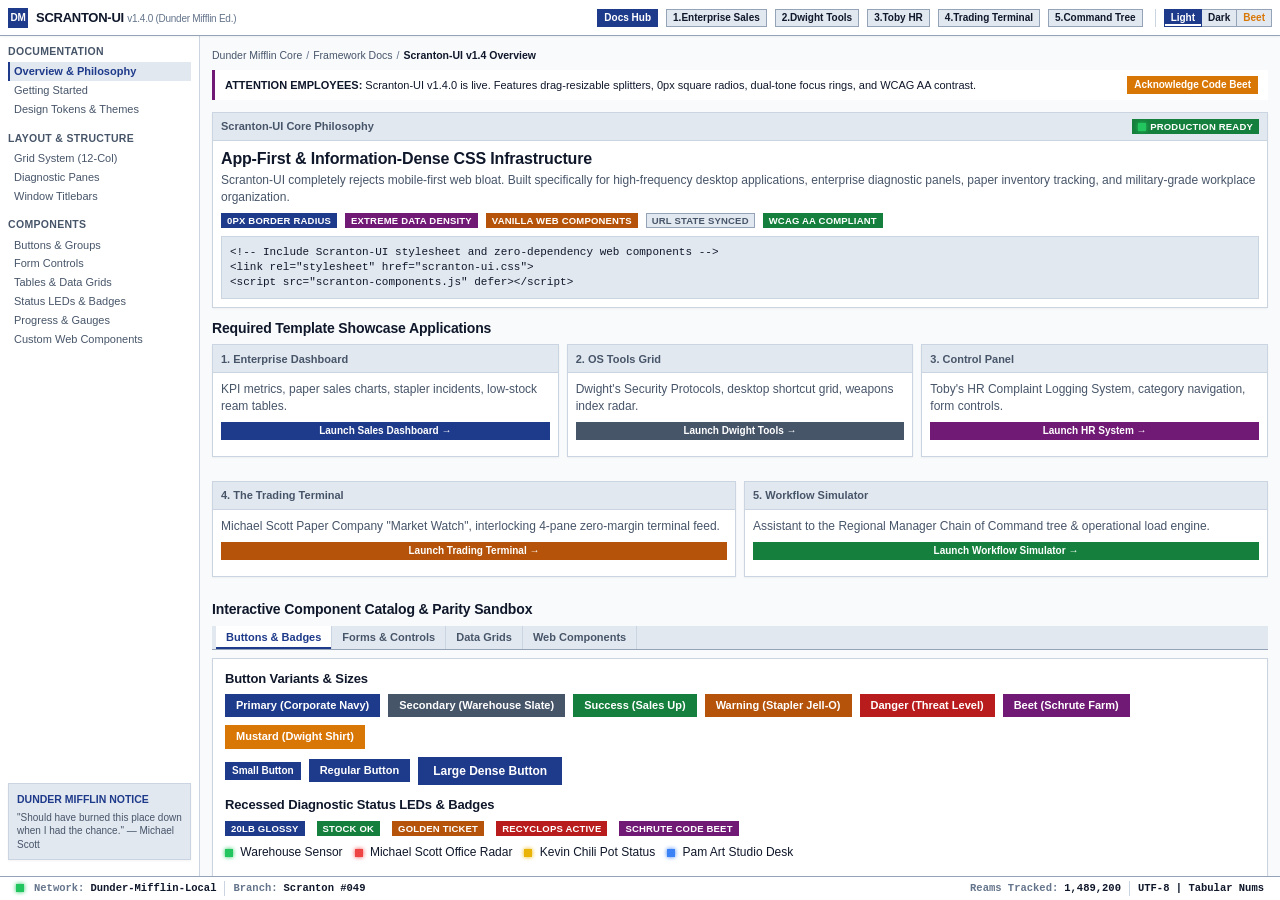
==== commit 826e9f47: "Round 4 refinement: Resizable splitters, 0px square radios, dual-tone focus rings, negative currency" ====
--- a/index.html
+++ b/index.html
@@ -14,17 +14,17 @@
   <header class="sc-header">
     <div class="sc-header-brand">
       <span class="sc-logo-icon">DM</span>
-      <span>SCRANTON-UI <small class="text-dim" style="font-size:10px; font-weight:normal;">v1.3.0 (Dunder Mifflin Ed.)</small></span>
+      <span>SCRANTON-UI <small class="text-dim" style="font-size:10px; font-weight:normal;">v1.4.0 (Dunder Mifflin Ed.)</small></span>
     </div>
     
     <div class="d-flex align-center gap-3">
       <nav class="d-flex gap-2" aria-label="Main Application Navigation">
         <a href="index.html" class="sc-btn sc-btn-sm sc-btn-primary" aria-current="page" data-sc-tooltip-pos="bottom" data-sc-tooltip="Documentation Hub">Docs Hub</a>
-        <a href="dashboard.html" class="sc-btn sc-btn-sm" data-sc-tooltip-pos="bottom" data-sc-tooltip="Sales Ledger">1. Enterprise Sales</a>
-        <a href="tools.html" class="sc-btn sc-btn-sm" data-sc-tooltip-pos="bottom" data-sc-tooltip="Dwight Security Tools">2. Dwight Tools</a>
-        <a href="control-panel.html" class="sc-btn sc-btn-sm" data-sc-tooltip-pos="bottom" data-sc-tooltip="Toby HR System">3. Toby HR</a>
-        <a href="terminal.html" class="sc-btn sc-btn-sm" data-sc-tooltip-pos="bottom" data-sc-tooltip="Live Market Watch">4. Trading Terminal</a>
-        <a href="workflow.html" class="sc-btn sc-btn-sm" data-sc-tooltip-pos="bottom" data-sc-tooltip="Chain of Command">5. Command Tree</a>
+        <a href="dashboard.html" class="sc-btn sc-btn-sm" data-sc-tooltip-pos="bottom" data-sc-tooltip="Sales Ledger">1. <span class="sc-btn-label">Enterprise Sales</span></a>
+        <a href="tools.html" class="sc-btn sc-btn-sm" data-sc-tooltip-pos="bottom" data-sc-tooltip="Dwight Security Tools">2. <span class="sc-btn-label">Dwight Tools</span></a>
+        <a href="control-panel.html" class="sc-btn sc-btn-sm" data-sc-tooltip-pos="bottom" data-sc-tooltip="Toby HR System">3. <span class="sc-btn-label">Toby HR</span></a>
+        <a href="terminal.html" class="sc-btn sc-btn-sm" data-sc-tooltip-pos="bottom" data-sc-tooltip="Live Market Watch">4. <span class="sc-btn-label">Trading Terminal</span></a>
+        <a href="workflow.html" class="sc-btn sc-btn-sm" data-sc-tooltip-pos="bottom" data-sc-tooltip="Chain of Command">5. <span class="sc-btn-label">Command Tree</span></a>
       </nav>
       <div style="border-left: 1px solid var(--sc-border); padding-left: 8px;">
         <scranton-theme-switcher></scranton-theme-switcher>
@@ -76,13 +76,13 @@
       <ul class="sc-breadcrumbs mb-2" aria-label="Breadcrumbs">
         <li><a href="index.html">Dunder Mifflin Core</a></li>
         <li><a href="index.html">Framework Docs</a></li>
-        <li>Scranton-UI v1.3 Overview</li>
+        <li>Scranton-UI v1.4 Overview</li>
       </ul>
 
       <!-- Banner Alert -->
       <div class="sc-alert sc-alert-beet mb-3">
         <div>
-          <strong>ATTENTION EMPLOYEES:</strong> Scranton-UI v1.3.0 is live. Features CSS `@layer` architecture, interactive column sorting, and fluid SVG sparklines.
+          <strong>ATTENTION EMPLOYEES:</strong> Scranton-UI v1.4.0 is live. Features drag-resizable splitters, 0px square radios, dual-tone focus rings, and WCAG AA contrast.
         </div>
         <button type="button" class="sc-btn sc-btn-sm sc-btn-mustard" onclick="scrantonToast('Ream Inventory Synced to Scranton Server!', 'success')">Acknowledge Code Beet</button>
       </div>
@@ -247,7 +247,7 @@
                 </div>
 
                 <div class="sc-form-group">
-                  <label class="sc-label">Checkboxes & Radio Options</label>
+                  <label class="sc-label">Checkboxes & 0px Square Radios</label>
                   <div class="mb-2">
                     <label class="sc-check">
                       <input type="checkbox" checked> Staples Included
--- a/scranton-ui.css
+++ b/scranton-ui.css
@@ -1,5 +1,5 @@
 /* ==========================================================================
-   SCRANTON-UI v1.3.0
+   SCRANTON-UI v1.4.0
    App-First, Information-Dense CSS Framework
    Designed for High-Density Desktop Interfaces & Diagnostic Panels
    Inspired by Dunder Mifflin Paper Company, Inc.
@@ -104,6 +104,9 @@
   --sc-border-dark: #475569;
   --sc-border-light: #1e293b;
 
+  --sc-shadow-sm: 0 1px 3px rgba(0, 0, 0, 0.4);
+  --sc-shadow-md: 0 6px 16px -2px rgba(0, 0, 0, 0.6), 0 0 0 1px rgba(255, 255, 255, 0.05);
+
   --sc-primary: #3b82f6;
   --sc-primary-hover: #60a5fa;
   --sc-primary-fg: #ffffff;
@@ -145,12 +148,15 @@
 
   --sc-text: #fef3c7;          /* Parchment Light Yellow */
   --sc-text-muted: #fde68a;
-  --sc-text-dim: #f59e0b;
+  --sc-text-dim: #fbbf24;
   --sc-text-inv: #210515;
 
   --sc-border: #701a75;
   --sc-border-dark: #a21caf;
   --sc-border-light: #500e34;
+
+  --sc-shadow-sm: 0 1px 3px rgba(0, 0, 0, 0.5);
+  --sc-shadow-md: 0 6px 16px -2px rgba(0, 0, 0, 0.7), 0 0 0 1px rgba(255, 255, 255, 0.08);
 
   --sc-primary: #d97706;       /* Dwight Mustard Yellow Accent */
   --sc-primary-hover: #b45309;
@@ -199,11 +205,17 @@
     -moz-osx-font-smoothing: grayscale;
   }
 
-  /* Focus Indicator System (WCAG AA 4.5:1) */
+  /* Dual-Tone High-Contrast Keyboard Focus System (WCAG AA) */
   :focus-visible {
-    outline: 2px solid var(--sc-primary);
-    outline-offset: -1px;
-    z-index: 10;
+    outline: 2px solid var(--sc-primary) !important;
+    outline-offset: 1px !important;
+    box-shadow: 0 0 0 1px var(--sc-bg-panel), 0 0 0 3px var(--sc-primary) !important;
+    z-index: 20 !important;
+  }
+
+  .sc-btn-primary:focus-visible {
+    outline-color: var(--sc-accent) !important;
+    box-shadow: 0 0 0 1px var(--sc-bg-panel), 0 0 0 3px var(--sc-accent) !important;
   }
 
   /* Selection State */
@@ -357,8 +369,8 @@
   }
 
   .sc-pane-header {
-    height: 26px;
-    min-height: 26px;
+    height: 28px;
+    min-height: 28px;
     background-color: var(--sc-bg-subtle);
     border-bottom: 1px solid var(--sc-border);
     padding: 0 8px;
@@ -372,16 +384,32 @@
     letter-spacing: 0.02em;
   }
 
+  /* Pure CSS Triangle Chevron for Smooth Rotate Collapse Physics */
   .sc-pane-toggle {
     background: none;
     border: none;
     color: var(--sc-text-dim);
     cursor: pointer;
-    font-size: 10px;
     padding: 0 4px;
-    line-height: 1;
-  }
-  .sc-pane-toggle:hover { color: var(--sc-text); }
+    display: inline-flex;
+    align-items: center;
+    justify-content: center;
+  }
+
+  .sc-pane-chevron {
+    display: inline-block;
+    width: 0;
+    height: 0;
+    border-left: 4px solid transparent;
+    border-right: 4px solid transparent;
+    border-top: 5px solid var(--sc-text-dim);
+    transition: transform 0.2s cubic-bezier(0.16, 1, 0.3, 1);
+  }
+
+  .sc-pane.collapsed .sc-pane-chevron,
+  .sc-card.collapsed .sc-pane-chevron {
+    transform: rotate(-90deg);
+  }
 
   .sc-pane-body {
     flex: 1;
@@ -397,7 +425,7 @@
     position: relative;
   }
 
-  /* Resizable Split Pane Drag Handle */
+  /* Resizable Split Pane Drag Handle with Keyboard Support */
   .sc-splitter {
     width: 5px;
     background: var(--sc-border);
@@ -408,6 +436,7 @@
     display: flex;
     align-items: center;
     justify-content: center;
+    touch-action: none;
   }
 
   .sc-splitter::after {
@@ -419,11 +448,11 @@
     opacity: 0.6;
   }
 
-  .sc-splitter:hover, .sc-splitter:active {
+  .sc-splitter:hover, .sc-splitter:active, .sc-splitter:focus-visible {
     background: var(--sc-primary);
     width: 6px;
   }
-  .sc-splitter:hover::after, .sc-splitter:active::after {
+  .sc-splitter:hover::after, .sc-splitter:active::after, .sc-splitter:focus-visible::after {
     color: var(--sc-primary-fg);
     opacity: 1.0;
   }
@@ -457,15 +486,16 @@
   .sc-statusbar-item {
     display: inline-flex;
     align-items: center;
-    gap: 4px;
-    padding: 0 6px;
+    gap: 6px;
+    padding: 0 8px;
     border-right: 1px solid var(--sc-border);
+    height: 100%;
   }
   .sc-statusbar-item:last-child { border-right: none; }
 
   .sc-status-label {
     color: var(--sc-text-dim);
-    font-weight: 500;
+    font-weight: 600;
   }
 
   .sc-status-val {
@@ -508,13 +538,14 @@
   @media (max-width: 768px) {
     .sc-col-sm-12 { width: 100% !important; }
     .sc-col-sm-6  { width: 50% !important; }
-    .sc-sidebar { width: 100% !important; max-width: 100% !important; }
-    .sc-body { flex-direction: column; }
+    .sc-sidebar { width: 100% !important; max-height: 40vh !important; overflow-y: auto !important; }
+    .sc-body { flex-direction: column; overflow-y: auto !important; }
   }
 
   @media (max-width: 1024px) {
     .sc-col-md-12 { width: 100% !important; }
     .sc-col-md-6  { width: 50% !important; }
+    .sc-btn-label { display: none !important; }
   }
 }
 
@@ -758,9 +789,11 @@
     resize: vertical;
   }
 
+  /* Compound Input Group Focus Boundary */
   .sc-input-group {
     display: flex;
     width: 100%;
+    transition: border-color 0.15s, box-shadow 0.15s;
   }
 
   .sc-input-group > .sc-input {
@@ -769,6 +802,14 @@
 
   .sc-input-group > *:not(:first-child) {
     margin-left: -1px;
+  }
+
+  .sc-input-group:focus-within .sc-input-addon {
+    border-color: var(--sc-primary);
+  }
+
+  .sc-input-group:focus-within {
+    box-shadow: 0 0 0 1px var(--sc-primary);
   }
 
   .sc-input-addon {
@@ -782,7 +823,7 @@
     white-space: nowrap;
   }
 
-  /* Custom Checkboxes and Radios */
+  /* Custom 0px Square Radio & Checkbox Controls */
   .sc-check {
     display: inline-flex;
     align-items: center;
@@ -796,6 +837,7 @@
   .sc-check input[type="checkbox"],
   .sc-check input[type="radio"] {
     appearance: none;
+    -webkit-appearance: none;
     width: 12px;
     height: 12px;
     border: 1px solid var(--sc-border-dark);
@@ -805,25 +847,40 @@
     align-items: center;
     justify-content: center;
     margin: 0;
+    border-radius: 0px !important;
+  }
+
+  .sc-check input[type="checkbox"]:focus-visible,
+  .sc-check input[type="radio"]:focus-visible {
+    outline: 2px solid var(--sc-primary) !important;
+    outline-offset: 2px !important;
+  }
+
+  .sc-check input[type="checkbox"]:checked {
+    background-color: var(--sc-primary);
+    border-color: var(--sc-primary);
   }
 
   .sc-check input[type="checkbox"]:checked::after {
-    content: "✓";
-    font-size: 10px;
-    font-weight: 900;
-    color: var(--sc-primary);
-    line-height: 1;
-  }
-
-  .sc-check input[type="radio"] {
-    border-radius: 50% !important;
+    content: "";
+    width: 3px;
+    height: 6px;
+    border: solid var(--sc-primary-fg);
+    border-width: 0 2px 2px 0;
+    transform: rotate(45deg);
+    margin-top: -1px;
+  }
+
+  .sc-check input[type="radio"]:checked {
+    background-color: var(--sc-bg-panel);
+    border-color: var(--sc-primary);
   }
 
   .sc-check input[type="radio"]:checked::after {
-    content: "•";
-    font-size: 14px;
-    color: var(--sc-primary);
-    line-height: 1;
+    content: "";
+    width: 6px;
+    height: 6px;
+    background-color: var(--sc-primary);
   }
 
   /* Diagnostic Toggle Switch */
@@ -1070,6 +1127,7 @@
     display: flex;
     align-items: center;
     justify-content: space-between;
+    min-height: 28px;
   }
 
   .sc-card-header-actions {
@@ -1083,14 +1141,29 @@
     padding: 8px;
   }
 
-  /* Skeleton Loading State */
+  /* Theme-Neutral Skeleton Loading State */
   .sc-skeleton {
-    background: linear-gradient(90deg, var(--sc-bg-subtle) 25%, var(--sc-bg-hover) 37%, var(--sc-bg-subtle) 63%);
+    background: linear-gradient(
+      90deg,
+      rgba(255, 255, 255, 0.04) 25%,
+      rgba(255, 255, 255, 0.12) 37%,
+      rgba(255, 255, 255, 0.04) 63%
+    );
     background-size: 400% 100%;
     animation: sc-skeleton-anim 1.4s ease infinite;
     display: inline-block;
     height: 12px;
     width: 100%;
+  }
+
+  [data-theme="theme-light"] .sc-skeleton {
+    background: linear-gradient(
+      90deg,
+      rgba(0, 0, 0, 0.04) 25%,
+      rgba(0, 0, 0, 0.09) 37%,
+      rgba(0, 0, 0, 0.04) 63%
+    );
+    background-size: 400% 100%;
   }
 
   @keyframes sc-skeleton-anim {
@@ -1194,7 +1267,8 @@
     font-size: 9px;
     font-weight: 800;
     background: var(--sc-bg-active);
-    color: var(--sc-text-muted);
+    color: var(--sc-text-inv);
+    border: 1px solid var(--sc-border-dark);
     line-height: 1;
   }
   .sc-nav-link.active .sc-nav-badge {
@@ -1245,10 +1319,14 @@
   .sc-breadcrumbs li::after {
     content: "/";
     margin-left: 4px;
-    color: var(--sc-border-dark);
+    color: var(--sc-text-dim);
   }
   .sc-breadcrumbs li:last-child::after {
     content: "";
+  }
+  .sc-breadcrumbs li:last-child {
+    font-weight: 700;
+    color: var(--sc-text);
   }
   .sc-breadcrumbs a {
     color: var(--sc-text-muted);
@@ -1281,7 +1359,7 @@
 @layer components {
   .sc-tools-grid {
     display: grid;
-    grid-template-columns: repeat(auto-fill, minmax(110px, 1fr));
+    grid-template-columns: repeat(auto-fill, minmax(100px, 1fr));
     gap: 6px;
     padding: 8px;
   }
@@ -1477,8 +1555,25 @@
 }
 
 /* --------------------------------------------------------------------------
-   16. Accessibility & Print Overrides
+   16. Accessibility, High Contrast & Print Overrides
    -------------------------------------------------------------------------- */
+@media (forced-colors: active) {
+  .sc-btn.active, .sc-nav-link.active {
+    border: 2px solid Highlight !important;
+    color: HighlightText !important;
+  }
+  .sc-led {
+    border: 1px solid CanvasText !important;
+  }
+  .sc-check input:checked {
+    background-color: Highlight !important;
+    border-color: Highlight !important;
+  }
+  .sc-pane, .sc-card, .sc-window {
+    border: 1px solid CanvasText !important;
+  }
+}
+
 @media (prefers-reduced-motion: reduce) {
   *, *::before, *::after {
     animation-duration: 0.01ms !important;
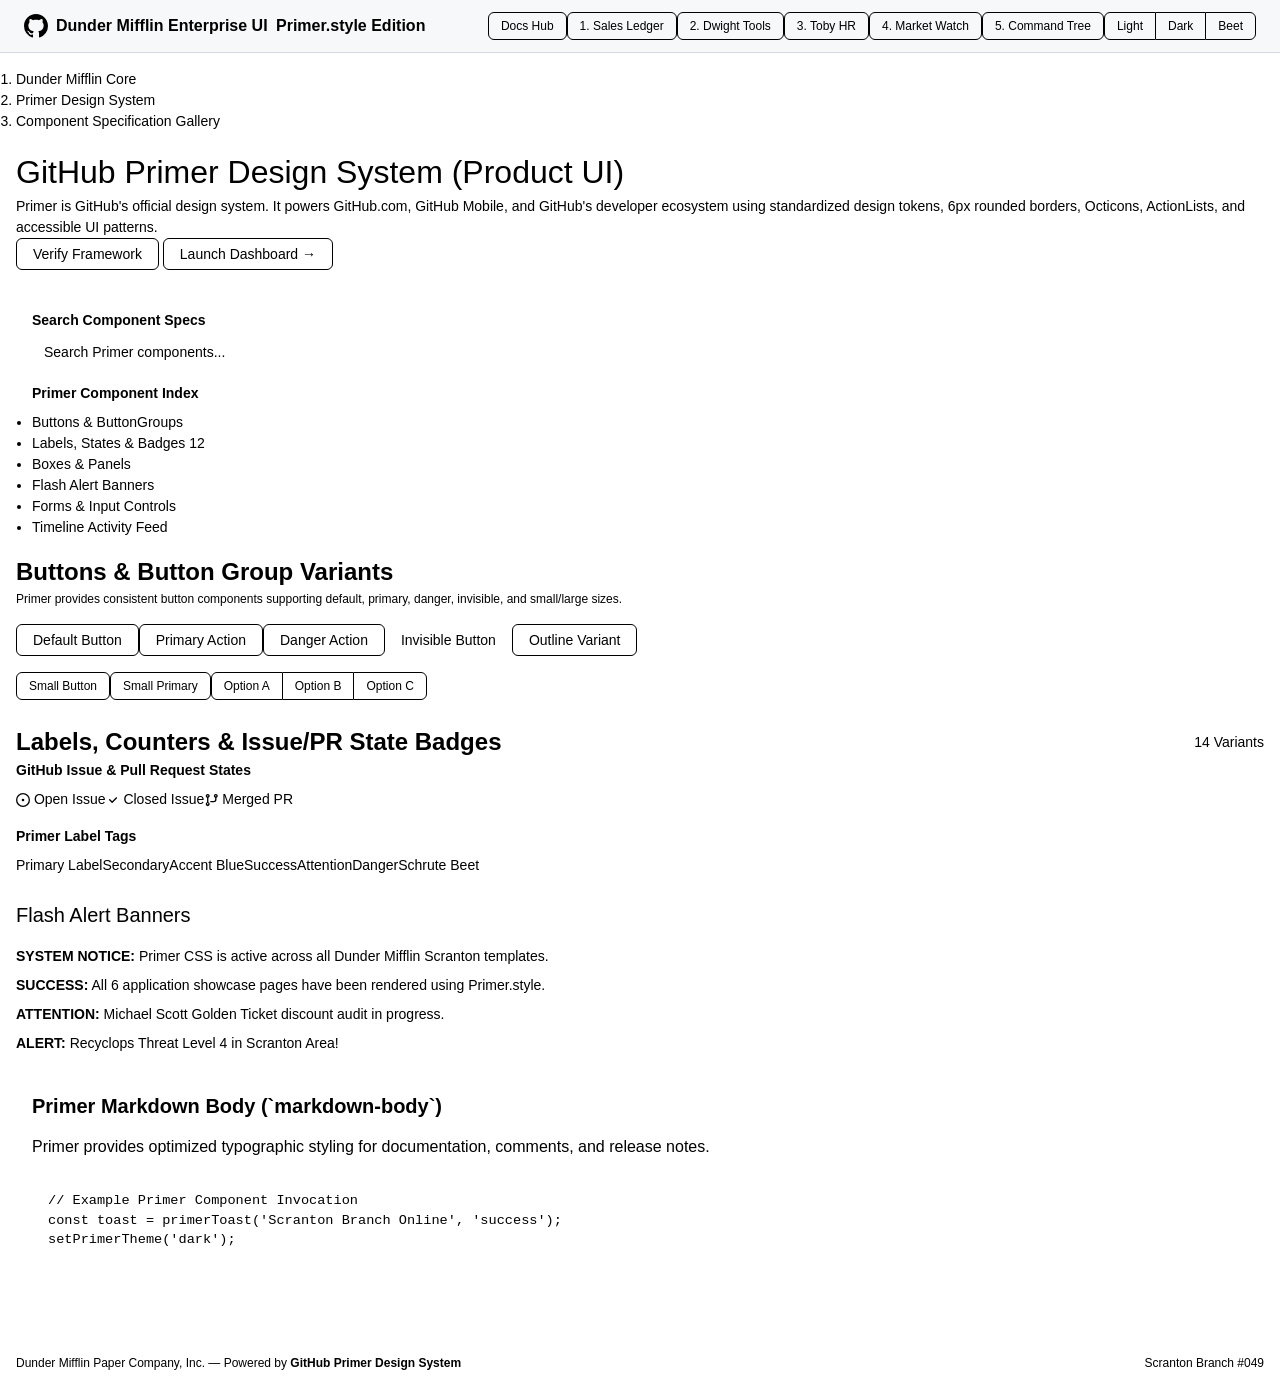
==== commit 03052999: "Redo showcase templates using official Primer CSS framework (@primer/css) with Primer design tokens," ====
--- a/index.html
+++ b/index.html
@@ -1,408 +1,229 @@
 <!DOCTYPE html>
-<html lang="en" data-theme="theme-light">
+<html lang="en" data-color-mode="light">
 <head>
   <meta charset="UTF-8">
   <meta name="viewport" content="width=device-width, initial-scale=1.0">
-  <title>Scranton-UI — App-First & Information-Dense CSS Framework</title>
-  <meta name="description" content="Scranton-UI is an extreme-density, desktop-first CSS framework with zero-padding fluff, sharp 0px corners, and sterile diagnostic layouts. Inspired by Dunder Mifflin Paper Company.">
-  <link rel="stylesheet" href="scranton-ui.css">
-  <script src="scranton-components.js" defer></script>
+  <title>Primer Design System — Documentation Hub & Showcase</title>
+  <link rel="stylesheet" href="primer-official.css">
+  <link rel="stylesheet" href="primer-app.css">
+  <script src="primer-components.js" defer></script>
 </head>
-<body class="sc-app">
-
-  <!-- Header / Navigation Bar -->
-  <header class="sc-header">
-    <div class="sc-header-brand">
-      <span class="sc-logo-icon">DM</span>
-      <span>SCRANTON-UI <small class="text-dim" style="font-size:10px; font-weight:normal;">v1.4.0 (Dunder Mifflin Ed.)</small></span>
-    </div>
+<body>
+
+  <!-- GitHub Header Bar -->
+  <header class="Primer-Header d-flex flex-items-center flex-justify-between">
+    <div class="Primer-Header-brand">
+      <svg class="octicon octicon-mark-github" viewBox="0 0 16 16" width="24" height="24" fill="currentColor" aria-hidden="true"><path d="M8 0c4.42 0 8 3.58 8 8a8.013 8.013 0 0 1-5.45 7.59c-.4.08-.55-.17-.55-.38 0-.27.01-1.13.01-2.2 0-.75-.25-1.23-.54-1.48 1.78-.2 3.65-.88 3.65-3.95 0-.88-.31-1.59-.82-2.15.08-.2.36-1.02-.08-2.12 0 0-.67-.22-2.2.82-.64-.18-1.32-.27-2-.27-.68 0-1.36.09-2 .27-1.53-1.03-2.2-.82-2.2-.82-.44 1.1-.16 1.92-.08 2.12-.51.56-.82 1.28-.82 2.15 0 3.06 1.86 3.75 3.64 3.95-.23.2-.44.55-.51 1.07-.46.21-1.61.55-2.33-.66-.15-.24-.6-.83-1.23-.82-.67.01-.27.38.01.53.34.19.73.9.82 1.13.16.45.68 1.31 2.69.94 0 .67.01 1.3.01 1.49 0 .21-.15.45-.55.38A7.995 7.995 0 0 1 0 8c0-4.42 3.58-8 8-8Z"></path></svg>
+      <span>Dunder Mifflin Enterprise UI <span class="Label Label--secondary ml-1">Primer.style Edition</span></span>
+    </div>
+
+    <div class="d-flex flex-items-center gap-3">
+      <nav class="d-flex gap-2" aria-label="Main Navigation">
+        <a href="index.html" class="btn btn-sm btn-primary" aria-current="page">Docs Hub</a>
+        <a href="dashboard.html" class="btn btn-sm">1. Sales Ledger</a>
+        <a href="tools.html" class="btn btn-sm">2. Dwight Tools</a>
+        <a href="control-panel.html" class="btn btn-sm">3. Toby HR</a>
+        <a href="terminal.html" class="btn btn-sm">4. Market Watch</a>
+        <a href="workflow.html" class="btn btn-sm">5. Command Tree</a>
+      </nav>
+
+      <!-- Theme Mode Selector Buttons -->
+      <div class="BtnGroup" role="group" aria-label="Primer Color Mode">
+        <button type="button" class="BtnGroup-item btn btn-sm btn-primary" data-primer-theme-btn="light" onclick="setPrimerTheme('light')">Light</button>
+        <button type="button" class="BtnGroup-item btn btn-sm" data-primer-theme-btn="dark" onclick="setPrimerTheme('dark')">Dark</button>
+        <button type="button" class="BtnGroup-item btn btn-sm" data-primer-theme-btn="beet" onclick="setPrimerTheme('beet')">Beet</button>
+      </div>
+    </div>
+  </header>
+
+  <!-- Page Layout -->
+  <div class="primer-app-container">
     
-    <div class="d-flex align-center gap-3">
-      <nav class="d-flex gap-2" aria-label="Main Application Navigation">
-        <a href="index.html" class="sc-btn sc-btn-sm sc-btn-primary" aria-current="page" data-sc-tooltip-pos="bottom" data-sc-tooltip="Documentation Hub">Docs Hub</a>
-        <a href="dashboard.html" class="sc-btn sc-btn-sm" data-sc-tooltip-pos="bottom" data-sc-tooltip="Sales Ledger">1. <span class="sc-btn-label">Enterprise Sales</span></a>
-        <a href="tools.html" class="sc-btn sc-btn-sm" data-sc-tooltip-pos="bottom" data-sc-tooltip="Dwight Security Tools">2. <span class="sc-btn-label">Dwight Tools</span></a>
-        <a href="control-panel.html" class="sc-btn sc-btn-sm" data-sc-tooltip-pos="bottom" data-sc-tooltip="Toby HR System">3. <span class="sc-btn-label">Toby HR</span></a>
-        <a href="terminal.html" class="sc-btn sc-btn-sm" data-sc-tooltip-pos="bottom" data-sc-tooltip="Live Market Watch">4. <span class="sc-btn-label">Trading Terminal</span></a>
-        <a href="workflow.html" class="sc-btn sc-btn-sm" data-sc-tooltip-pos="bottom" data-sc-tooltip="Chain of Command">5. <span class="sc-btn-label">Command Tree</span></a>
-      </nav>
-      <div style="border-left: 1px solid var(--sc-border); padding-left: 8px;">
-        <scranton-theme-switcher></scranton-theme-switcher>
-      </div>
-    </div>
-  </header>
-
-  <!-- Main Content Layout -->
-  <div class="sc-body">
-    
-    <!-- Sidebar Navigation -->
-    <aside class="sc-sidebar p-2">
-      <div class="sc-label mb-1">Documentation</div>
-      <ul class="sc-tree mb-3" role="tree">
-        <li><span class="sc-tree-node active">Overview & Philosophy</span></li>
-        <li><span class="sc-tree-node">Getting Started</span></li>
-        <li><span class="sc-tree-node">Design Tokens & Themes</span></li>
-      </ul>
-
-      <div class="sc-label mb-1">Layout & Structure</div>
-      <ul class="sc-tree mb-3" role="tree">
-        <li><span class="sc-tree-node">Grid System (12-Col)</span></li>
-        <li><span class="sc-tree-node">Diagnostic Panes</span></li>
-        <li><span class="sc-tree-node">Window Titlebars</span></li>
-      </ul>
-
-      <div class="sc-label mb-1">Components</div>
-      <ul class="sc-tree mb-3" role="tree">
-        <li><span class="sc-tree-node">Buttons & Groups</span></li>
-        <li><span class="sc-tree-node">Form Controls</span></li>
-        <li><span class="sc-tree-node">Tables & Data Grids</span></li>
-        <li><span class="sc-tree-node">Status LEDs & Badges</span></li>
-        <li><span class="sc-tree-node">Progress & Gauges</span></li>
-        <li><span class="sc-tree-node">Custom Web Components</span></li>
-      </ul>
-
-      <div class="sc-card mt-auto p-2" style="background: var(--sc-bg-subtle);">
-        <div class="fw-bold mb-1 text-primary" style="font-size:10.5px;">DUNDER MIFFLIN NOTICE</div>
-        <p class="text-muted" style="font-size:10px; margin:0;">
-          "Should have burned this place down when I had the chance." — Michael Scott
-        </p>
-      </div>
-    </aside>
-
-    <!-- Main Content Area -->
-    <main class="sc-main p-3">
+    <!-- Wayfinding Breadcrumb -->
+    <nav aria-label="Breadcrumb" class="mb-3">
+      <ol class="breadcrumb">
+        <li class="breadcrumb-item"><a href="index.html">Dunder Mifflin Core</a></li>
+        <li class="breadcrumb-item"><a href="index.html">Primer Design System</a></li>
+        <li class="breadcrumb-item breadcrumb-item-selected" aria-current="page">Component Specification Gallery</li>
+      </ol>
+    </nav>
+
+    <!-- Subhead Header -->
+    <div class="Subhead mb-4">
+      <div class="Subhead-heading">
+        <h1 class="f1-light">GitHub Primer Design System (Product UI)</h1>
+      </div>
+      <div class="Subhead-description">
+        Primer is GitHub's official design system. It powers GitHub.com, GitHub Mobile, and GitHub's developer ecosystem using standardized design tokens, 6px rounded borders, Octicons, ActionLists, and accessible UI patterns.
+      </div>
+      <div class="Subhead-actions">
+        <button type="button" class="btn btn-primary" onclick="primerToast('Primer.style Theme Loaded!', 'success')">Verify Framework</button>
+        <a href="dashboard.html" class="btn">Launch Dashboard →</a>
+      </div>
+    </div>
+
+    <!-- Main Container Grid -->
+    <div class="Layout Layout--sidebarPosition-start Layout--sidebar-wide">
       
-      <!-- Wayfinding Breadcrumbs -->
-      <ul class="sc-breadcrumbs mb-2" aria-label="Breadcrumbs">
-        <li><a href="index.html">Dunder Mifflin Core</a></li>
-        <li><a href="index.html">Framework Docs</a></li>
-        <li>Scranton-UI v1.4 Overview</li>
-      </ul>
-
-      <!-- Banner Alert -->
-      <div class="sc-alert sc-alert-beet mb-3">
-        <div>
-          <strong>ATTENTION EMPLOYEES:</strong> Scranton-UI v1.4.0 is live. Features drag-resizable splitters, 0px square radios, dual-tone focus rings, and WCAG AA contrast.
+      <!-- Sidebar -->
+      <div class="Layout-sidebar">
+        <div class="Box p-3">
+          <div class="form-group mt-0 mb-3">
+            <div class="form-group-header">
+              <label for="component-search">Search Component Specs</label>
+            </div>
+            <div class="form-group-body">
+              <input class="form-control input-block" type="text" id="component-search" placeholder="Search Primer components...">
+            </div>
+          </div>
+
+          <h3 class="f5 text-bold mb-2">Primer Component Index</h3>
+          <ul class="ActionList" role="list">
+            <li class="ActionListItem ActionListItem--subtle">
+              <a href="#buttons" class="ActionListContent">
+                <span class="ActionListItem-label">Buttons & ButtonGroups</span>
+              </a>
+            </li>
+            <li class="ActionListItem">
+              <a href="#labels" class="ActionListContent">
+                <span class="ActionListItem-label">Labels, States & Badges</span>
+                <span class="ActionListItem-visual ActionListItem-visual--trailing">
+                  <span class="Counter">12</span>
+                </span>
+              </a>
+            </li>
+            <li class="ActionListItem">
+              <a href="#boxes" class="ActionListContent">
+                <span class="ActionListItem-label">Boxes & Panels</span>
+              </a>
+            </li>
+            <li class="ActionListItem">
+              <a href="#alerts" class="ActionListContent">
+                <span class="ActionListItem-label">Flash Alert Banners</span>
+              </a>
+            </li>
+            <li class="ActionListItem">
+              <a href="#forms" class="ActionListContent">
+                <span class="ActionListItem-label">Forms & Input Controls</span>
+              </a>
+            </li>
+            <li class="ActionListItem">
+              <a href="#timeline" class="ActionListContent">
+                <span class="ActionListItem-label">Timeline Activity Feed</span>
+              </a>
+            </li>
+          </ul>
         </div>
-        <button type="button" class="sc-btn sc-btn-sm sc-btn-mustard" onclick="scrantonToast('Ream Inventory Synced to Scranton Server!', 'success')">Acknowledge Code Beet</button>
-      </div>
-
-      <!-- Hero Section -->
-      <div class="sc-card mb-3">
-        <div class="sc-card-header">
-          <span>Scranton-UI Core Philosophy</span>
-          <div class="sc-card-header-actions">
-            <span class="sc-badge sc-badge-success" data-sc-tooltip="System Health: 100%"><span class="sc-led sc-led-green sc-led-blink"></span><span class="sc-sr-only">Status: Healthy</span> Production Ready</span>
-          </div>
-        </div>
-        <div class="sc-card-body">
-          <h2>App-First & Information-Dense CSS Infrastructure</h2>
-          <p class="text-muted mt-1 mb-2">
-            Scranton-UI completely rejects mobile-first web bloat. Built specifically for high-frequency desktop applications, enterprise diagnostic panels, paper inventory tracking, and military-grade workplace organization.
-          </p>
-          <div class="d-flex flex-wrap gap-2 mb-2">
-            <span class="sc-badge sc-badge-primary" data-sc-tooltip="Zero border radius enforced">0px Border Radius</span>
-            <span class="sc-badge sc-badge-beet" data-sc-tooltip="Maximum data per screen pixel">Extreme Data Density</span>
-            <span class="sc-badge sc-badge-warning" data-sc-tooltip="Zero-dependency custom elements">Vanilla Web Components</span>
-            <span class="sc-badge" data-sc-tooltip="Bookmarkable tab & modal state">URL State Synced</span>
-            <span class="sc-badge sc-badge-success" data-sc-tooltip="WCAG AA 4.5:1 contrast standards">WCAG AA Compliant</span>
-          </div>
-
-          <pre class="font-mono p-2 border" style="background: var(--sc-bg-subtle); font-size:11px;">
-&lt;!-- Include Scranton-UI stylesheet and zero-dependency web components --&gt;
-&lt;link rel="stylesheet" href="scranton-ui.css"&gt;
-&lt;script src="scranton-components.js" defer&gt;&lt;/script&gt;</pre>
-        </div>
-      </div>
-
-      <!-- Showcase Templates Grid -->
-      <h3 class="mb-2">Required Template Showcase Applications</h3>
-      <div class="sc-row mb-4">
-        <div class="sc-col-4 sc-col-md-12 mb-2">
-          <div class="sc-card h-100">
-            <div class="sc-card-header">1. Enterprise Dashboard</div>
-            <div class="sc-card-body">
-              <p class="text-muted mb-2">KPI metrics, paper sales charts, stapler incidents, low-stock ream tables.</p>
-              <a href="dashboard.html" class="sc-btn sc-btn-sm sc-btn-primary w-100">Launch Sales Dashboard →</a>
-            </div>
-          </div>
-        </div>
-        <div class="sc-col-4 sc-col-md-12 mb-2">
-          <div class="sc-card h-100">
-            <div class="sc-card-header">2. OS Tools Grid</div>
-            <div class="sc-card-body">
-              <p class="text-muted mb-2">Dwight's Security Protocols, desktop shortcut grid, weapons index radar.</p>
-              <a href="tools.html" class="sc-btn sc-btn-sm sc-btn-secondary w-100">Launch Dwight Tools →</a>
-            </div>
-          </div>
-        </div>
-        <div class="sc-col-4 sc-col-md-12 mb-2">
-          <div class="sc-card h-100">
-            <div class="sc-card-header">3. Control Panel</div>
-            <div class="sc-card-body">
-              <p class="text-muted mb-2">Toby's HR Complaint Logging System, category navigation, form controls.</p>
-              <a href="control-panel.html" class="sc-btn sc-btn-sm sc-btn-beet w-100">Launch HR System →</a>
-            </div>
-          </div>
-        </div>
-      </div>
-
-      <div class="sc-row mb-4">
-        <div class="sc-col-6 sc-col-md-12 mb-2">
-          <div class="sc-card h-100">
-            <div class="sc-card-header">4. The Trading Terminal</div>
-            <div class="sc-card-body">
-              <p class="text-muted mb-2">Michael Scott Paper Company "Market Watch", interlocking 4-pane zero-margin terminal feed.</p>
-              <a href="terminal.html" class="sc-btn sc-btn-sm sc-btn-warning w-100">Launch Trading Terminal →</a>
-            </div>
-          </div>
-        </div>
-        <div class="sc-col-6 sc-col-md-12 mb-2">
-          <div class="sc-card h-100">
-            <div class="sc-card-header">5. Workflow Simulator</div>
-            <div class="sc-card-body">
-              <p class="text-muted mb-2">Assistant to the Regional Manager Chain of Command tree & operational load engine.</p>
-              <a href="workflow.html" class="sc-btn sc-btn-sm sc-btn-success w-100">Launch Workflow Simulator →</a>
-            </div>
-          </div>
-        </div>
-      </div>
-
-      <!-- Component Explorer Section -->
-      <h3 class="mb-2">Interactive Component Catalog & Parity Sandbox</h3>
-      
-      <scranton-tabs sync-url param-name="section">
+      </div>
+
+      <!-- Main Content Showcase -->
+      <div class="Layout-main">
         
-        <!-- Tab 1: Typography & Buttons -->
-        <scranton-tab label="Buttons & Badges" id="buttons">
-          <div class="sc-card p-3 mt-2">
-            <h4>Button Variants & Sizes</h4>
-            <div class="d-flex flex-wrap gap-2 align-center my-2">
-              <button type="button" class="sc-btn sc-btn-primary">Primary (Corporate Navy)</button>
-              <button type="button" class="sc-btn sc-btn-secondary">Secondary (Warehouse Slate)</button>
-              <button type="button" class="sc-btn sc-btn-success">Success (Sales Up)</button>
-              <button type="button" class="sc-btn sc-btn-warning">Warning (Stapler Jell-O)</button>
-              <button type="button" class="sc-btn sc-btn-danger">Danger (Threat Level)</button>
-              <button type="button" class="sc-btn sc-btn-beet">Beet (Schrute Farm)</button>
-              <button type="button" class="sc-btn sc-btn-mustard">Mustard (Dwight Shirt)</button>
-            </div>
-
-            <div class="d-flex flex-wrap gap-2 align-center my-2">
-              <button type="button" class="sc-btn sc-btn-sm sc-btn-primary">Small Button</button>
-              <button type="button" class="sc-btn sc-btn-primary">Regular Button</button>
-              <button type="button" class="sc-btn sc-btn-lg sc-btn-primary">Large Dense Button</button>
-            </div>
-
-            <h4 class="mt-3">Recessed Diagnostic Status LEDs & Badges</h4>
-            <div class="d-flex flex-wrap align-center gap-3 my-2">
-              <span class="sc-badge sc-badge-primary">20LB Glossy</span>
-              <span class="sc-badge sc-badge-success">Stock OK</span>
-              <span class="sc-badge sc-badge-warning">Golden Ticket</span>
-              <span class="sc-badge sc-badge-danger">Recyclops Active</span>
-              <span class="sc-badge sc-badge-beet">Schrute Code Beet</span>
-            </div>
+        <!-- 1. Buttons Showcase -->
+        <section id="buttons" class="Box mb-4">
+          <div class="Box-header">
+            <h2 class="Box-title">Buttons & Button Group Variants</h2>
+          </div>
+          <div class="Box-body">
+            <p class="text-muted f6 mb-3">Primer provides consistent button components supporting default, primary, danger, invisible, and small/large sizes.</p>
             
-            <div class="d-flex flex-wrap align-center gap-3 my-2">
-              <div><span class="sc-led sc-led-green"></span><span class="sc-sr-only">Status: Active</span> Warehouse Sensor</div>
-              <div><span class="sc-led sc-led-red sc-led-blink"></span><span class="sc-sr-only">Status: Alert</span> Michael Scott Office Radar</div>
-              <div><span class="sc-led sc-led-yellow"></span><span class="sc-sr-only">Status: Warning</span> Kevin Chili Pot Status</div>
-              <div><span class="sc-led sc-led-blue"></span><span class="sc-sr-only">Status: Info</span> Pam Art Studio Desk</div>
-            </div>
-          </div>
-        </scranton-tab>
-
-        <!-- Tab 2: Forms & Inputs -->
-        <scranton-tab label="Forms & Controls" id="forms">
-          <div class="sc-card p-3 mt-2">
-            <div class="sc-row">
-              <div class="sc-col-6 sc-col-md-12">
-                <div class="sc-form-group">
-                  <label for="emp-name" class="sc-label">Employee Name <span class="sc-required">*</span></label>
-                  <input id="emp-name" type="text" class="sc-input" value="Creed Bratton" placeholder="Enter employee name..." aria-required="true">
-                  <span class="sc-field-hint">Enter official employee roster name.</span>
-                </div>
-                <div class="sc-form-group">
-                  <label for="paper-type" class="sc-label">Paper Stock Type</label>
-                  <select id="paper-type" class="sc-select">
-                    <option>20lb Standard White Bond</option>
-                    <option>24lb Heavy Duty Cardstock</option>
-                    <option>Golden Ticket Spec Card</option>
-                    <option>Schrute Farms Beet Parchment</option>
-                  </select>
-                </div>
-                <div class="sc-form-group">
-                  <label for="order-notes" class="sc-label">Order Notes (Michael Scott Quotes)</label>
-                  <textarea id="order-notes" class="sc-textarea">"I'm not superstitious, but I am a little stitious."</textarea>
-                </div>
+            <div class="d-flex flex-wrap gap-2 mb-3">
+              <button type="button" class="btn">Default Button</button>
+              <button type="button" class="btn btn-primary">Primary Action</button>
+              <button type="button" class="btn btn-danger">Danger Action</button>
+              <button type="button" class="btn btn-invisible">Invisible Button</button>
+              <button type="button" class="btn btn-outline">Outline Variant</button>
+            </div>
+
+            <div class="d-flex flex-wrap gap-2 flex-items-center">
+              <button type="button" class="btn btn-sm">Small Button</button>
+              <button type="button" class="btn btn-sm btn-primary">Small Primary</button>
+              <div class="BtnGroup">
+                <button type="button" class="BtnGroup-item btn btn-sm selected">Option A</button>
+                <button type="button" class="BtnGroup-item btn btn-sm">Option B</button>
+                <button type="button" class="BtnGroup-item btn btn-sm">Option C</button>
               </div>
-              
-              <div class="sc-col-6 sc-col-md-12">
-                <div class="sc-form-group">
-                  <label for="budget-val" class="sc-label">Input Group Addons</label>
-                  <div class="sc-input-group mb-2">
-                    <span class="sc-input-addon">$</span>
-                    <input id="budget-val" type="text" class="sc-input" value="45,210.00">
-                    <button type="button" class="sc-btn sc-btn-primary" onclick="scrantonToast('Budget Updated to ' + document.getElementById('budget-val').value, 'success')">Update</button>
-                  </div>
-                </div>
-
-                <div class="sc-form-group">
-                  <label class="sc-label">Checkboxes & 0px Square Radios</label>
-                  <div class="mb-2">
-                    <label class="sc-check">
-                      <input type="checkbox" checked> Staples Included
-                    </label>
-                    <label class="sc-check">
-                      <input type="checkbox"> Jell-O Encased
-                    </label>
-                  </div>
-                  <div>
-                    <label class="sc-check">
-                      <input type="radio" name="branch" checked> Scranton
-                    </label>
-                    <label class="sc-check">
-                      <input type="radio" name="branch"> Stamford
-                    </label>
-                    <label class="sc-check">
-                      <input type="radio" name="branch"> Utica
-                    </label>
-                  </div>
-                </div>
-
-                <div class="sc-form-group mt-2">
-                  <label class="sc-label">System Switches</label>
-                  <label class="sc-switch">
-                    <input type="checkbox" checked>
-                    <span class="sc-switch-slider"></span>
-                    <span>Enable Security Surveillance (Dwight)</span>
-                  </label>
-                </div>
+            </div>
+          </div>
+        </section>
+
+        <!-- 2. Labels & States Showcase -->
+        <section id="labels" class="Box mb-4">
+          <div class="Box-header d-flex flex-items-center flex-justify-between">
+            <h2 class="Box-title">Labels, Counters & Issue/PR State Badges</h2>
+            <span class="Counter Counter--gray-light">14 Variants</span>
+          </div>
+          <div class="Box-body">
+            <div class="mb-3">
+              <h4 class="f5 text-bold mb-2">GitHub Issue & Pull Request States</h4>
+              <div class="d-flex flex-wrap gap-2">
+                <span class="State State--open"><svg class="octicon octicon-issue-opened" viewBox="0 0 16 16" width="14" height="14" fill="currentColor" aria-hidden="true"><path d="M8 9.5a1.5 1.5 0 1 0 0-3 1.5 1.5 0 0 0 0 3Z"></path><path d="M8 0a8 8 0 1 1 0 16A8 8 0 0 1 8 0ZM1.5 8a6.5 6.5 0 1 0 13 0 6.5 6.5 0 0 0-13 0Z"></path></svg> Open Issue</span>
+                <span class="State State--closed"><svg class="octicon octicon-issue-closed" viewBox="0 0 16 16" width="14" height="14" fill="currentColor" aria-hidden="true"><path d="M11.28 4.22a.75.75 0 0 1 0 1.06L7.06 9.5 4.72 7.16a.751.751 0 0 0-1.042.018.751.751 0 0 0-.018 1.042l2.87 2.87a.75.75 0 0 0 1.06 0l4.75-4.75a.75.75 0 0 0 0-1.06Z"></path></svg> Closed Issue</span>
+                <span class="State State--merged"><svg class="octicon octicon-git-merge" viewBox="0 0 16 16" width="14" height="14" fill="currentColor" aria-hidden="true"><path d="M5 3.25a.75.75 0 1 1-1.5 0 .75.75 0 0 1 1.5 0zm0 2.122a2.25 2.25 0 1 0-1.5 0v5.256a2.251 2.251 0 1 0 1.5 0V5.372zm0 6.878a.75.75 0 1 1-1.5 0 .75.75 0 0 1 1.5 0zm9.25-9a.75.75 0 1 1-1.5 0 .75.75 0 0 1 1.5 0zm0 2.122a2.25 2.25 0 1 0-1.5 0V7.5a1.5 1.5 0 0 1-1.5 1.5H7.75a.75.75 0 0 0 0 1.5h3.5A3 3 0 0 0 14.25 7.5V5.372z"></path></svg> Merged PR</span>
               </div>
             </div>
-          </div>
-        </scranton-tab>
-
-        <!-- Tab 3: Tables & Grids -->
-        <scranton-tab label="Data Grids" id="tables">
-          <div class="sc-card p-3 mt-2">
-            <h4>Dense Paper Inventory Table (Click Columns to Sort)</h4>
-            <div class="sc-table-container mt-2">
-              <table class="sc-table sc-table-striped sc-table-hover">
-                <thead>
-                  <tr>
-                    <th class="sortable">Item ID <span class="sc-sort-indicator">▲</span></th>
-                    <th class="sortable">Description</th>
-                    <th class="sortable">Sales Representative</th>
-                    <th class="th-num sortable">Qty (Reams) <span class="sc-sort-indicator">▼</span></th>
-                    <th class="th-num sortable">Price / Unit</th>
-                    <th class="sortable">Status</th>
-                  </tr>
-                </thead>
-                <tbody>
-                  <tr>
-                    <td class="font-mono">DM-1049</td>
-                    <td>20lb Glossy Letter Paper</td>
-                    <td>Jim Halpert</td>
-                    <td class="td-num">4,500</td>
-                    <td class="td-num">$3.45</td>
-                    <td><span class="sc-badge sc-badge-success">In Stock</span></td>
-                  </tr>
-                  <tr class="selected">
-                    <td class="font-mono">DM-2088</td>
-                    <td>24lb Heavy Duty Cardstock</td>
-                    <td>Dwight Schrute</td>
-                    <td class="td-num">8,900</td>
-                    <td class="td-num">$5.10</td>
-                    <td><span class="sc-badge sc-badge-beet">Schrute Top Seller</span></td>
-                  </tr>
-                  <tr>
-                    <td class="font-mono">DM-3011</td>
-                    <td>Golden Ticket Discount Batch</td>
-                    <td>Michael Scott</td>
-                    <td class="td-num">1,200</td>
-                    <td class="td-num">$1.99</td>
-                    <td><span class="sc-badge sc-badge-warning">Audit Warning</span></td>
-                  </tr>
-                  <tr>
-                    <td class="font-mono">DM-4492</td>
-                    <td>Vance Refrigeration Custom Boxes</td>
-                    <td>Phyllis Vance</td>
-                    <td class="td-num">600</td>
-                    <td class="td-num">$12.50</td>
-                    <td><span class="sc-badge sc-badge-primary">Delivered</span></td>
-                  </tr>
-                </tbody>
-              </table>
-            </div>
-          </div>
-        </scranton-tab>
-
-        <!-- Tab 4: Web Components -->
-        <scranton-tab label="Web Components" id="components">
-          <div class="sc-card p-3 mt-2">
-            <h4>Custom Web Components Showcase</h4>
-            <div class="sc-row my-2">
-              <div class="sc-col-4 sc-col-md-12 mb-2">
-                <scranton-metric-card title="Jim Halpert Sales" value="$124,500" change="+14.2%" up sparkline="10,20,15,30,28,45,60"></scranton-metric-card>
+
+            <div>
+              <h4 class="f5 text-bold mb-2">Primer Label Tags</h4>
+              <div class="d-flex flex-wrap gap-2">
+                <span class="Label Label--primary">Primary Label</span>
+                <span class="Label Label--secondary">Secondary</span>
+                <span class="Label Label--accent">Accent Blue</span>
+                <span class="Label Label--success">Success</span>
+                <span class="Label Label--attention">Attention</span>
+                <span class="Label Label--danger">Danger</span>
+                <span class="Label Label--purple">Schrute Beet</span>
               </div>
-              <div class="sc-col-4 sc-col-md-12 mb-2">
-                <scranton-metric-card title="Stapler Jell-O Incidents" value="14" change="CRITICAL" down sparkline="40,35,50,20,60,80,95"></scranton-metric-card>
-              </div>
-              <div class="sc-col-4 sc-col-md-12 mb-2">
-                <scranton-metric-card title="Schrute Beet Yield" value="98.4%" change="+8.1%" up sparkline="50,55,60,75,85,90,98"></scranton-metric-card>
-              </div>
-            </div>
-
-            <div class="d-flex flex-wrap gap-2 mt-3">
-              <button type="button" class="sc-btn sc-btn-primary" onclick="document.getElementById('demo-modal').open()">Open Desktop Window Modal</button>
-              <button type="button" class="sc-btn sc-btn-success" onclick="scrantonToast('Kevin Malone spilled the chili!', 'danger')">Trigger Diagnostic Toast</button>
-            </div>
-          </div>
-        </scranton-tab>
-
-      </scranton-tabs>
-
-    </main>
+            </div>
+          </div>
+        </section>
+
+        <!-- 3. Flash Alert Banners Showcase -->
+        <section id="alerts" class="mb-4">
+          <h2 class="f3-light mb-3">Flash Alert Banners</h2>
+          
+          <div class="Flash Flash--default mb-2">
+            <span class="text-bold">SYSTEM NOTICE:</span> Primer CSS is active across all Dunder Mifflin Scranton templates.
+          </div>
+
+          <div class="Flash Flash--success mb-2">
+            <span class="text-bold">SUCCESS:</span> All 6 application showcase pages have been rendered using Primer.style.
+          </div>
+
+          <div class="Flash Flash--warning mb-2">
+            <span class="text-bold">ATTENTION:</span> Michael Scott Golden Ticket discount audit in progress.
+          </div>
+
+          <div class="Flash Flash--danger">
+            <span class="text-bold">ALERT:</span> Recyclops Threat Level 4 in Scranton Area!
+          </div>
+        </section>
+
+        <!-- 4. Markdown Body Showcase -->
+        <section class="Box p-3">
+          <div class="markdown-body">
+            <h3>Primer Markdown Body (`markdown-body`)</h3>
+            <p>Primer provides optimized typographic styling for documentation, comments, and release notes.</p>
+            
+            <pre><code>// Example Primer Component Invocation
+const toast = primerToast('Scranton Branch Online', 'success');
+setPrimerTheme('dark');</code></pre>
+          </div>
+        </section>
+
+      </div>
+
+    </div>
 
   </div>
 
-  <!-- Footer / Statusbar -->
-  <footer class="sc-statusbar">
-    <div class="d-flex align-center">
-      <div class="sc-statusbar-item">
-        <span class="sc-led sc-led-green"></span><span class="sc-sr-only">Status: Connected</span>
-        <span class="sc-status-label">Network:</span>
-        <span class="sc-status-val">Dunder-Mifflin-Local</span>
-      </div>
-      <div class="sc-statusbar-item">
-        <span class="sc-status-label">Branch:</span>
-        <span class="sc-status-val">Scranton #049</span>
-      </div>
-    </div>
-    <div class="d-flex align-center">
-      <div class="sc-statusbar-item">
-        <span class="sc-status-label">Reams Tracked:</span>
-        <span class="sc-status-val">1,489,200</span>
-      </div>
-      <div class="sc-statusbar-item">
-        <span class="sc-status-val">UTF-8 | Tabular Nums</span>
-      </div>
+  <!-- Footer -->
+  <footer class="primer-app-container border-top text-center color-fg-muted f6 py-4 mt-5">
+    <div class="d-flex flex-justify-between flex-items-center">
+      <span>Dunder Mifflin Paper Company, Inc. — Powered by <strong>GitHub Primer Design System</strong></span>
+      <span>Scranton Branch #049</span>
     </div>
   </footer>
-
-  <!-- Modal Component Demo -->
-  <scranton-modal id="demo-modal" title="Dunder Mifflin Security Override Window">
-    <div class="sc-alert sc-alert-warning mb-2">
-      <strong>SECURITY NOTICE:</strong> Dwight Schrute has activated desktop monitoring.
-    </div>
-    <p class="text-muted">
-      "Whenever I'm about to do something, I think, 'Would an idiot do that?' And if they would, I do not do that thing."
-    </p>
-    <div class="d-flex justify-end gap-2 mt-3">
-      <button type="button" class="sc-btn" onclick="document.getElementById('demo-modal').close()">Cancel</button>
-      <button type="button" class="sc-btn sc-btn-primary" onclick="scrantonToast('Override Confirmed', 'success'); document.getElementById('demo-modal').close();">Confirm Override</button>
-    </div>
-  </scranton-modal>
 
 </body>
 </html>
--- a/primer-app.css
+++ b/primer-app.css
@@ -0,0 +1,128 @@
+/* ==========================================================================
+   PRIMER APP STYLES & ACCENT OVERRIDES
+   Leveraging official @primer/css (GitHub Design System)
+   ========================================================================== */
+
+@import url('primer-official.css');
+
+/* Custom Schrute Beet Theme Extension for Primer CSS Tokens */
+[data-color-mode="beet"] {
+  --color-canvas-default: #210515;
+  --color-canvas-overlay: #380a24;
+  --color-canvas-subtle: #380a24;
+  --color-canvas-inset: #1a0311;
+  --color-border-default: #701a75;
+  --color-border-muted: #500e34;
+  
+  --color-fg-default: #fef3c7;
+  --color-fg-muted: #fde68a;
+  --color-fg-subtle: #fbbf24;
+  
+  --color-accent-fg: #d97706;
+  --color-accent-emphasis: #d97706;
+  --color-accent-muted: rgba(217, 119, 6, 0.2);
+  --color-accent-subtle: rgba(217, 119, 6, 0.15);
+  
+  --color-success-fg: #22c55e;
+  --color-success-emphasis: #15803d;
+  --color-attention-fg: #f59e0b;
+  --color-attention-emphasis: #d97706;
+  --color-danger-fg: #f87171;
+  --color-danger-emphasis: #dc2626;
+  --color-done-fg: #e879f9;
+  --color-done-emphasis: #701a75;
+}
+
+/* Global App Shell & Layout Enhancements */
+html, body {
+  min-height: 100vh;
+  font-family: -apple-system, BlinkMacSystemFont, "Segoe UI", "Noto Sans", Helvetica, Arial, sans-serif, "Apple Color Emoji", "Segoe UI Emoji";
+  background-color: var(--color-canvas-default, #f6f8fa);
+  color: var(--color-fg-default, #1F2328);
+  transition: background-color 0.2s ease, color 0.2s ease;
+}
+
+.primer-app-container {
+  max-width: 1280px;
+  margin: 0 auto;
+  padding: 16px;
+}
+
+/* Custom Header Navigation Bar */
+.Primer-Header {
+  background-color: var(--color-canvas-subtle, #f6f8fa);
+  border-bottom: 1px solid var(--color-border-default, #d0d7de);
+  padding: 12px 24px;
+}
+
+[data-color-mode="dark"] .Primer-Header {
+  background-color: var(--color-canvas-subtle, #161b22);
+  border-bottom: 1px solid var(--color-border-default, #30363d);
+}
+
+.Primer-Header-brand {
+  font-weight: 600;
+  font-size: 16px;
+  display: flex;
+  align-items: center;
+  gap: 8px;
+  color: var(--color-fg-default);
+}
+
+/* Responsive Table Wrapper */
+.table-responsive {
+  width: 100%;
+  overflow-x: auto;
+  -webkit-overflow-scrolling: touch;
+}
+
+/* Micro-flash keyframe animations for trading terminal */
+@keyframes primer-flash-up {
+  0%   { background-color: rgba(31, 136, 61, 0.35); }
+  100% { background-color: transparent; }
+}
+@keyframes primer-flash-down {
+  0%   { background-color: rgba(207, 34, 46, 0.35); }
+  100% { background-color: transparent; }
+}
+
+.flash-up { animation: primer-flash-up 1s ease-out; }
+.flash-down { animation: primer-flash-down 1s ease-out; }
+
+/* Custom Modal Dialog Backdrop */
+.primer-dialog-backdrop {
+  position: fixed;
+  top: 0;
+  left: 0;
+  right: 0;
+  bottom: 0;
+  background-color: rgba(14, 18, 22, 0.6);
+  backdrop-filter: blur(2px);
+  z-index: 999;
+  display: flex;
+  align-items: center;
+  justify-content: center;
+  opacity: 0;
+  pointer-events: none;
+  transition: opacity 0.15s ease;
+}
+
+.primer-dialog-backdrop.open {
+  opacity: 1;
+  pointer-events: auto;
+}
+
+.primer-dialog-window {
+  width: 540px;
+  max-width: 92vw;
+  background-color: var(--color-canvas-default, #ffffff);
+  border: 1px solid var(--color-border-default, #d0d7de);
+  border-radius: 6px;
+  box-shadow: 0 8px 24px rgba(14, 18, 22, 0.2);
+  transform: translateY(-8px) scale(0.98);
+  transition: transform 0.15s ease;
+}
+
+.primer-dialog-backdrop.open .primer-dialog-window {
+  transform: translateY(0) scale(1);
+}
